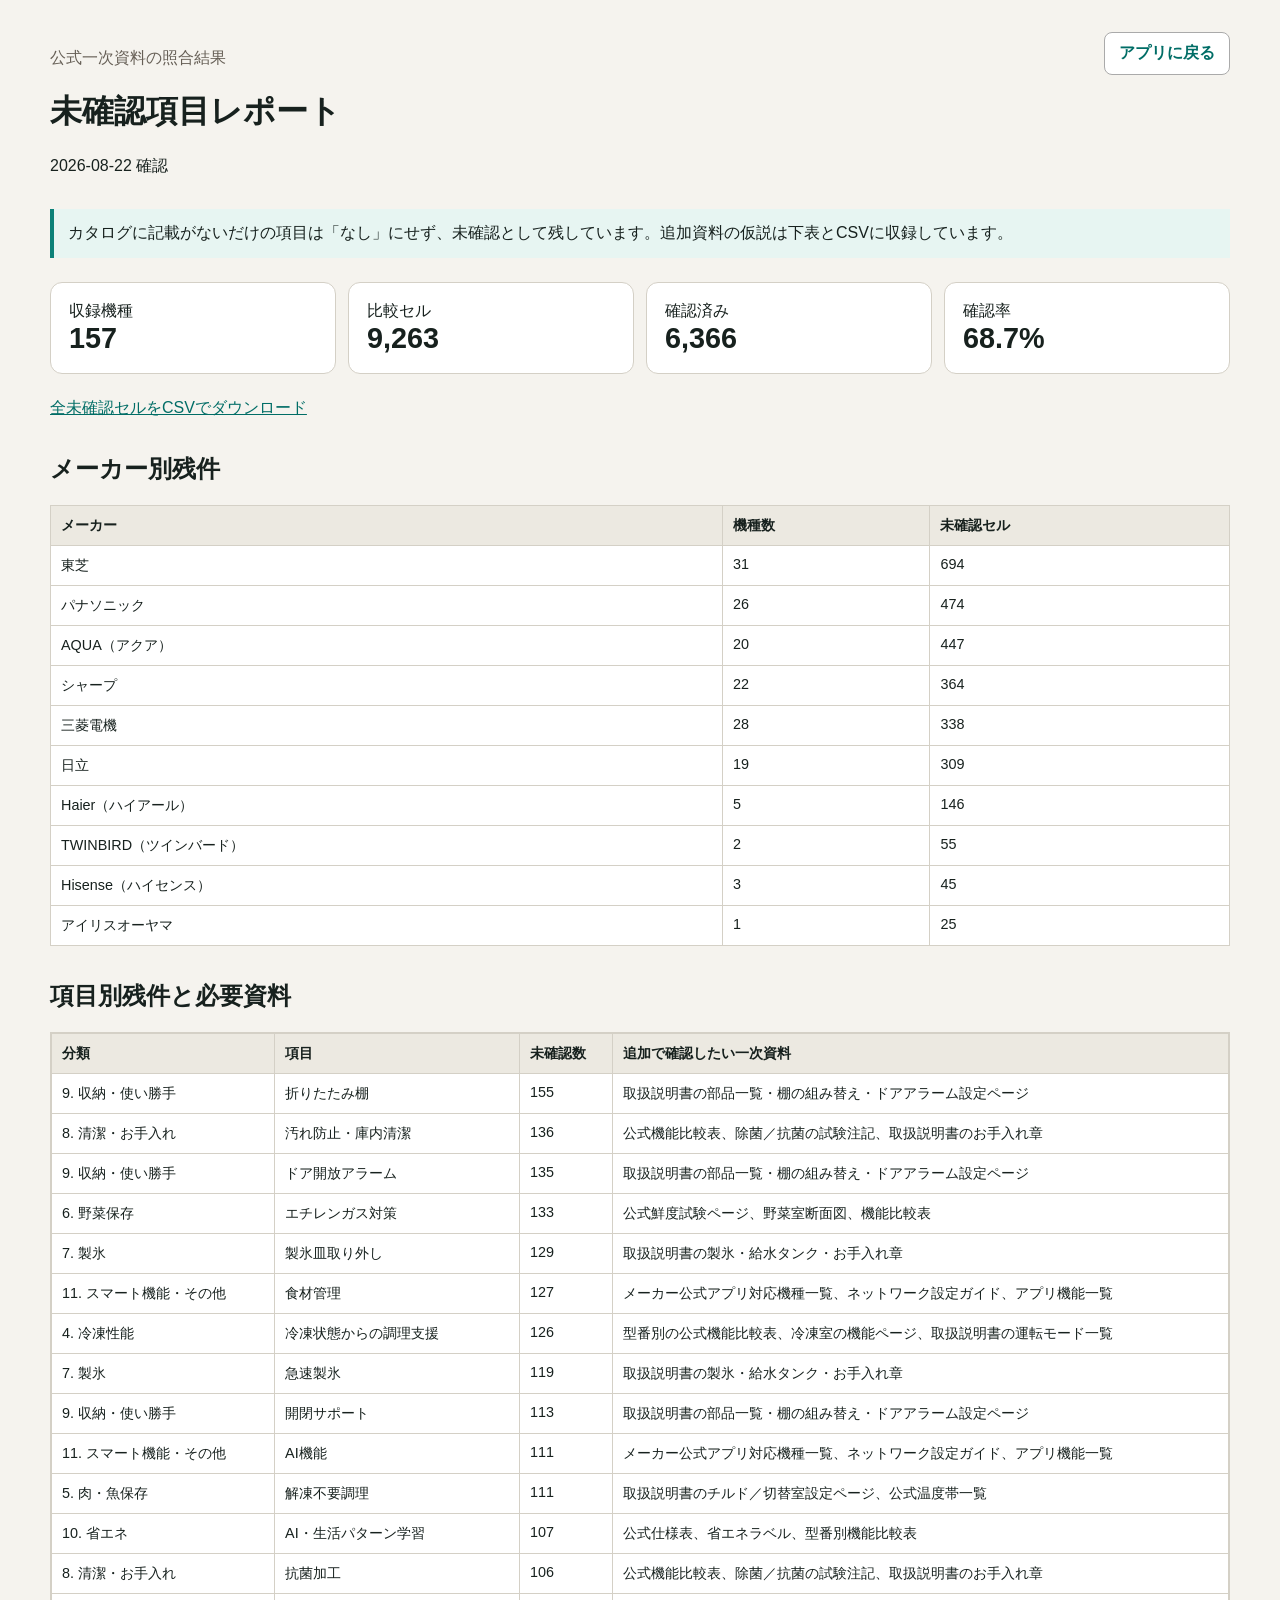
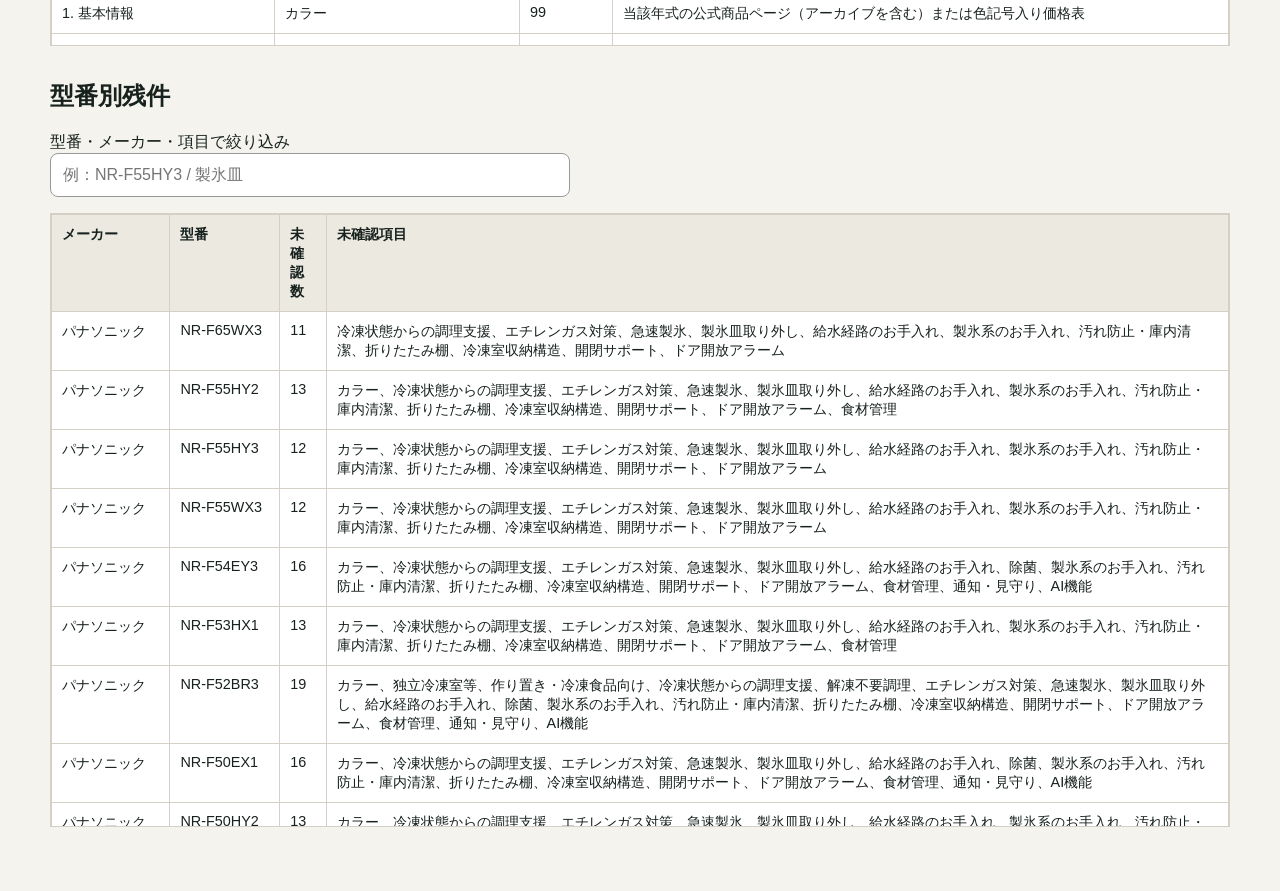
==== app/unresolved.html @ 41d231b7 "Initial release of refrigerator comparison app" ====
<!doctype html><html lang="ja"><head><meta charset="utf-8"><meta name="viewport" content="width=device-width,initial-scale=1"><title>未確認項目レポート</title><style>
:root{color-scheme:light;font-family:-apple-system,BlinkMacSystemFont,"Hiragino Sans","Yu Gothic",sans-serif;color:#17211e;background:#f5f3ee}body{margin:0}main{width:min(1180px,calc(100% - 32px));margin:0 auto;padding:32px 0 64px}a{color:#006d66}header{display:flex;gap:16px;align-items:flex-start;justify-content:space-between;flex-wrap:wrap}.back{display:inline-flex;padding:10px 14px;border:1px solid #aaa;border-radius:8px;background:white;text-decoration:none;font-weight:700}.summary{display:grid;grid-template-columns:repeat(4,minmax(0,1fr));gap:12px;margin:24px 0}.metric{padding:18px;border:1px solid #d4d0c6;border-radius:12px;background:#fff}.metric b{display:block;font-size:1.8rem}.note{padding:14px;border-left:4px solid #0b8178;background:#e7f5f2}section{margin-top:34px}table{width:100%;border-collapse:collapse;background:#fff;font-size:.9rem}th,td{padding:10px;border:1px solid #d4d0c6;text-align:left;vertical-align:top}th{background:#ece9e1;position:sticky;top:0}input{width:min(520px,100%);box-sizing:border-box;padding:12px;border:1px solid #999;border-radius:8px;font:inherit}.table-wrap{overflow:auto;max-height:68vh;border:1px solid #d4d0c6}.muted{color:#665f56}@media(max-width:700px){.summary{grid-template-columns:1fr 1fr}main{width:min(100% - 20px,1180px)}th,td{min-width:130px}.metric b{font-size:1.35rem}}
</style></head><body><main><header><div><p class="muted">公式一次資料の照合結果</p><h1>未確認項目レポート</h1><p>2026-08-22 確認</p></div><a class="back" href="index.html#compare">アプリに戻る</a></header><p class="note">カタログに記載がないだけの項目は「なし」にせず、未確認として残しています。追加資料の仮説は下表とCSVに収録しています。</p><div class="summary"><div class="metric"><span>収録機種</span><b>157</b></div><div class="metric"><span>比較セル</span><b>9,263</b></div><div class="metric"><span>確認済み</span><b>6,366</b></div><div class="metric"><span>確認率</span><b>68.7%</b></div></div><p><a href="unresolved-fields.csv" download>全未確認セルをCSVでダウンロード</a></p><section><h2>メーカー別残件</h2><table><thead><tr><th>メーカー</th><th>機種数</th><th>未確認セル</th></tr></thead><tbody><tr><td>東芝</td><td>31</td><td>694</td></tr><tr><td>パナソニック</td><td>26</td><td>474</td></tr><tr><td>AQUA（アクア）</td><td>20</td><td>447</td></tr><tr><td>シャープ</td><td>22</td><td>364</td></tr><tr><td>三菱電機</td><td>28</td><td>338</td></tr><tr><td>日立</td><td>19</td><td>309</td></tr><tr><td>Haier（ハイアール）</td><td>5</td><td>146</td></tr><tr><td>TWINBIRD（ツインバード）</td><td>2</td><td>55</td></tr><tr><td>Hisense（ハイセンス）</td><td>3</td><td>45</td></tr><tr><td>アイリスオーヤマ</td><td>1</td><td>25</td></tr></tbody></table></section><section><h2>項目別残件と必要資料</h2><div class="table-wrap"><table><thead><tr><th>分類</th><th>項目</th><th>未確認数</th><th>追加で確認したい一次資料</th></tr></thead><tbody><tr><td>9. 収納・使い勝手</td><td>折りたたみ棚</td><td>155</td><td>取扱説明書の部品一覧・棚の組み替え・ドアアラーム設定ページ</td></tr><tr><td>8. 清潔・お手入れ</td><td>汚れ防止・庫内清潔</td><td>136</td><td>公式機能比較表、除菌／抗菌の試験注記、取扱説明書のお手入れ章</td></tr><tr><td>9. 収納・使い勝手</td><td>ドア開放アラーム</td><td>135</td><td>取扱説明書の部品一覧・棚の組み替え・ドアアラーム設定ページ</td></tr><tr><td>6. 野菜保存</td><td>エチレンガス対策</td><td>133</td><td>公式鮮度試験ページ、野菜室断面図、機能比較表</td></tr><tr><td>7. 製氷</td><td>製氷皿取り外し</td><td>129</td><td>取扱説明書の製氷・給水タンク・お手入れ章</td></tr><tr><td>11. スマート機能・その他</td><td>食材管理</td><td>127</td><td>メーカー公式アプリ対応機種一覧、ネットワーク設定ガイド、アプリ機能一覧</td></tr><tr><td>4. 冷凍性能</td><td>冷凍状態からの調理支援</td><td>126</td><td>型番別の公式機能比較表、冷凍室の機能ページ、取扱説明書の運転モード一覧</td></tr><tr><td>7. 製氷</td><td>急速製氷</td><td>119</td><td>取扱説明書の製氷・給水タンク・お手入れ章</td></tr><tr><td>9. 収納・使い勝手</td><td>開閉サポート</td><td>113</td><td>取扱説明書の部品一覧・棚の組み替え・ドアアラーム設定ページ</td></tr><tr><td>11. スマート機能・その他</td><td>AI機能</td><td>111</td><td>メーカー公式アプリ対応機種一覧、ネットワーク設定ガイド、アプリ機能一覧</td></tr><tr><td>5. 肉・魚保存</td><td>解凍不要調理</td><td>111</td><td>取扱説明書のチルド／切替室設定ページ、公式温度帯一覧</td></tr><tr><td>10. 省エネ</td><td>AI・生活パターン学習</td><td>107</td><td>公式仕様表、省エネラベル、型番別機能比較表</td></tr><tr><td>8. 清潔・お手入れ</td><td>抗菌加工</td><td>106</td><td>公式機能比較表、除菌／抗菌の試験注記、取扱説明書のお手入れ章</td></tr><tr><td>1. 基本情報</td><td>カラー</td><td>99</td><td>当該年式の公式商品ページ（アーカイブを含む）または色記号入り価格表</td></tr><tr><td>8. 清潔・お手入れ</td><td>製氷系のお手入れ</td><td>93</td><td>公式機能比較表、除菌／抗菌の試験注記、取扱説明書のお手入れ章</td></tr><tr><td>10. 省エネ</td><td>センサー省エネ</td><td>92</td><td>公式仕様表、省エネラベル、型番別機能比較表</td></tr><tr><td>7. 製氷</td><td>給水経路のお手入れ</td><td>92</td><td>取扱説明書の製氷・給水タンク・お手入れ章</td></tr><tr><td>5. 肉・魚保存</td><td>保存温度帯</td><td>90</td><td>取扱説明書のチルド／切替室設定ページ、公式温度帯一覧</td></tr><tr><td>11. スマート機能・その他</td><td>通知・見守り</td><td>89</td><td>メーカー公式アプリ対応機種一覧、ネットワーク設定ガイド、アプリ機能一覧</td></tr><tr><td>8. 清潔・お手入れ</td><td>除菌</td><td>79</td><td>公式機能比較表、除菌／抗菌の試験注記、取扱説明書のお手入れ章</td></tr><tr><td>4. 冷凍性能</td><td>作り置き・冷凍食品向け</td><td>76</td><td>型番別の公式機能比較表、冷凍室の機能ページ、取扱説明書の運転モード一覧</td></tr><tr><td>2. サイズ・容量</td><td>独立冷凍室等</td><td>66</td><td>公式仕様表、銘板画像、取扱説明書末尾の仕様欄</td></tr><tr><td>4. 冷凍性能</td><td>霜つき・乾燥抑制</td><td>57</td><td>型番別の公式機能比較表、冷凍室の機能ページ、取扱説明書の運転モード一覧</td></tr><tr><td>9. 収納・使い勝手</td><td>冷凍室収納構造</td><td>57</td><td>取扱説明書の部品一覧・棚の組み替え・ドアアラーム設定ページ</td></tr><tr><td>10. 省エネ</td><td>省エネ基準達成率</td><td>54</td><td>公式仕様表、省エネラベル、型番別機能比較表</td></tr><tr><td>4. 冷凍性能</td><td>高品質冷凍</td><td>50</td><td>型番別の公式機能比較表、冷凍室の機能ページ、取扱説明書の運転モード一覧</td></tr><tr><td>2. サイズ・容量</td><td>製氷室容量</td><td>45</td><td>公式仕様表、銘板画像、取扱説明書末尾の仕様欄</td></tr><tr><td>9. 収納・使い勝手</td><td>棚の可変性</td><td>42</td><td>取扱説明書の部品一覧・棚の組み替え・ドアアラーム設定ページ</td></tr><tr><td>6. 野菜保存</td><td>湿度・乾燥対策</td><td>40</td><td>公式鮮度試験ページ、野菜室断面図、機能比較表</td></tr><tr><td>11. スマート機能・その他</td><td>Wi-Fi</td><td>22</td><td>メーカー公式アプリ対応機種一覧、ネットワーク設定ガイド、アプリ機能一覧</td></tr><tr><td>11. スマート機能・その他</td><td>スマートフォン・アプリ連携</td><td>22</td><td>メーカー公式アプリ対応機種一覧、ネットワーク設定ガイド、アプリ機能一覧</td></tr><tr><td>10. 省エネ</td><td>省エネ運転</td><td>20</td><td>公式仕様表、省エネラベル、型番別機能比較表</td></tr><tr><td>8. 清潔・お手入れ</td><td>脱臭</td><td>19</td><td>公式機能比較表、除菌／抗菌の試験注記、取扱説明書のお手入れ章</td></tr><tr><td>6. 野菜保存</td><td>野菜鮮度保持</td><td>19</td><td>公式鮮度試験ページ、野菜室断面図、機能比較表</td></tr><tr><td>1. 基本情報</td><td>ドア数</td><td>17</td><td>当該年式の公式商品ページ（アーカイブを含む）または色記号入り価格表</td></tr><tr><td>1. 基本情報</td><td>ドア方式</td><td>17</td><td>当該年式の公式商品ページ（アーカイブを含む）または色記号入り価格表</td></tr><tr><td>4. 冷凍性能</td><td>急速冷凍</td><td>17</td><td>型番別の公式機能比較表、冷凍室の機能ページ、取扱説明書の運転モード一覧</td></tr><tr><td>4. 冷凍性能</td><td>冷凍室段数・構造</td><td>8</td><td>型番別の公式機能比較表、冷凍室の機能ページ、取扱説明書の運転モード一覧</td></tr><tr><td>7. 製氷</td><td>自動製氷</td><td>2</td><td>取扱説明書の製氷・給水タンク・お手入れ章</td></tr><tr><td>5. 肉・魚保存</td><td>肉・魚保存方式</td><td>2</td><td>取扱説明書のチルド／切替室設定ページ、公式温度帯一覧</td></tr><tr><td>6. 野菜保存</td><td>密閉・収納構造</td><td>2</td><td>公式鮮度試験ページ、野菜室断面図、機能比較表</td></tr><tr><td>5. 肉・魚保存</td><td>高鮮度保存機能</td><td>1</td><td>取扱説明書のチルド／切替室設定ページ、公式温度帯一覧</td></tr></tbody></table></div></section><section><h2>型番別残件</h2><p><label>型番・メーカー・項目で絞り込み<br><input id="search" type="search" placeholder="例：NR-F55HY3 / 製氷皿"></label></p><div class="table-wrap"><table><thead><tr><th>メーカー</th><th>型番</th><th>未確認数</th><th>未確認項目</th></tr></thead><tbody id="rows"><tr data-search="パナソニック nr-f65wx3 冷凍状態からの調理支援 エチレンガス対策 急速製氷 製氷皿取り外し 給水経路のお手入れ 製氷系のお手入れ 汚れ防止・庫内清潔 折りたたみ棚 冷凍室収納構造 開閉サポート ドア開放アラーム"><td>パナソニック</td><td>NR-F65WX3</td><td>11</td><td>冷凍状態からの調理支援、エチレンガス対策、急速製氷、製氷皿取り外し、給水経路のお手入れ、製氷系のお手入れ、汚れ防止・庫内清潔、折りたたみ棚、冷凍室収納構造、開閉サポート、ドア開放アラーム</td></tr><tr data-search="パナソニック nr-f55hy2 カラー 冷凍状態からの調理支援 エチレンガス対策 急速製氷 製氷皿取り外し 給水経路のお手入れ 製氷系のお手入れ 汚れ防止・庫内清潔 折りたたみ棚 冷凍室収納構造 開閉サポート ドア開放アラーム 食材管理"><td>パナソニック</td><td>NR-F55HY2</td><td>13</td><td>カラー、冷凍状態からの調理支援、エチレンガス対策、急速製氷、製氷皿取り外し、給水経路のお手入れ、製氷系のお手入れ、汚れ防止・庫内清潔、折りたたみ棚、冷凍室収納構造、開閉サポート、ドア開放アラーム、食材管理</td></tr><tr data-search="パナソニック nr-f55hy3 カラー 冷凍状態からの調理支援 エチレンガス対策 急速製氷 製氷皿取り外し 給水経路のお手入れ 製氷系のお手入れ 汚れ防止・庫内清潔 折りたたみ棚 冷凍室収納構造 開閉サポート ドア開放アラーム"><td>パナソニック</td><td>NR-F55HY3</td><td>12</td><td>カラー、冷凍状態からの調理支援、エチレンガス対策、急速製氷、製氷皿取り外し、給水経路のお手入れ、製氷系のお手入れ、汚れ防止・庫内清潔、折りたたみ棚、冷凍室収納構造、開閉サポート、ドア開放アラーム</td></tr><tr data-search="パナソニック nr-f55wx3 カラー 冷凍状態からの調理支援 エチレンガス対策 急速製氷 製氷皿取り外し 給水経路のお手入れ 製氷系のお手入れ 汚れ防止・庫内清潔 折りたたみ棚 冷凍室収納構造 開閉サポート ドア開放アラーム"><td>パナソニック</td><td>NR-F55WX3</td><td>12</td><td>カラー、冷凍状態からの調理支援、エチレンガス対策、急速製氷、製氷皿取り外し、給水経路のお手入れ、製氷系のお手入れ、汚れ防止・庫内清潔、折りたたみ棚、冷凍室収納構造、開閉サポート、ドア開放アラーム</td></tr><tr data-search="パナソニック nr-f54ey3 カラー 冷凍状態からの調理支援 エチレンガス対策 急速製氷 製氷皿取り外し 給水経路のお手入れ 除菌 製氷系のお手入れ 汚れ防止・庫内清潔 折りたたみ棚 冷凍室収納構造 開閉サポート ドア開放アラーム 食材管理 通知・見守り ai機能"><td>パナソニック</td><td>NR-F54EY3</td><td>16</td><td>カラー、冷凍状態からの調理支援、エチレンガス対策、急速製氷、製氷皿取り外し、給水経路のお手入れ、除菌、製氷系のお手入れ、汚れ防止・庫内清潔、折りたたみ棚、冷凍室収納構造、開閉サポート、ドア開放アラーム、食材管理、通知・見守り、AI機能</td></tr><tr data-search="パナソニック nr-f53hx1 カラー 冷凍状態からの調理支援 エチレンガス対策 急速製氷 製氷皿取り外し 給水経路のお手入れ 製氷系のお手入れ 汚れ防止・庫内清潔 折りたたみ棚 冷凍室収納構造 開閉サポート ドア開放アラーム 食材管理"><td>パナソニック</td><td>NR-F53HX1</td><td>13</td><td>カラー、冷凍状態からの調理支援、エチレンガス対策、急速製氷、製氷皿取り外し、給水経路のお手入れ、製氷系のお手入れ、汚れ防止・庫内清潔、折りたたみ棚、冷凍室収納構造、開閉サポート、ドア開放アラーム、食材管理</td></tr><tr data-search="パナソニック nr-f52br3 カラー 独立冷凍室等 作り置き・冷凍食品向け 冷凍状態からの調理支援 解凍不要調理 エチレンガス対策 急速製氷 製氷皿取り外し 給水経路のお手入れ 除菌 製氷系のお手入れ 汚れ防止・庫内清潔 折りたたみ棚 冷凍室収納構造 開閉サポート ドア開放アラーム 食材管理 通知・見守り ai機能"><td>パナソニック</td><td>NR-F52BR3</td><td>19</td><td>カラー、独立冷凍室等、作り置き・冷凍食品向け、冷凍状態からの調理支援、解凍不要調理、エチレンガス対策、急速製氷、製氷皿取り外し、給水経路のお手入れ、除菌、製氷系のお手入れ、汚れ防止・庫内清潔、折りたたみ棚、冷凍室収納構造、開閉サポート、ドア開放アラーム、食材管理、通知・見守り、AI機能</td></tr><tr data-search="パナソニック nr-f50ex1 カラー 冷凍状態からの調理支援 エチレンガス対策 急速製氷 製氷皿取り外し 給水経路のお手入れ 除菌 製氷系のお手入れ 汚れ防止・庫内清潔 折りたたみ棚 冷凍室収納構造 開閉サポート ドア開放アラーム 食材管理 通知・見守り ai機能"><td>パナソニック</td><td>NR-F50EX1</td><td>16</td><td>カラー、冷凍状態からの調理支援、エチレンガス対策、急速製氷、製氷皿取り外し、給水経路のお手入れ、除菌、製氷系のお手入れ、汚れ防止・庫内清潔、折りたたみ棚、冷凍室収納構造、開閉サポート、ドア開放アラーム、食材管理、通知・見守り、AI機能</td></tr><tr data-search="パナソニック nr-f50hy2 カラー 冷凍状態からの調理支援 エチレンガス対策 急速製氷 製氷皿取り外し 給水経路のお手入れ 製氷系のお手入れ 汚れ防止・庫内清潔 折りたたみ棚 冷凍室収納構造 開閉サポート ドア開放アラーム 食材管理"><td>パナソニック</td><td>NR-F50HY2</td><td>13</td><td>カラー、冷凍状態からの調理支援、エチレンガス対策、急速製氷、製氷皿取り外し、給水経路のお手入れ、製氷系のお手入れ、汚れ防止・庫内清潔、折りたたみ棚、冷凍室収納構造、開閉サポート、ドア開放アラーム、食材管理</td></tr><tr data-search="パナソニック nr-f50hy3 カラー 冷凍状態からの調理支援 エチレンガス対策 急速製氷 製氷皿取り外し 給水経路のお手入れ 製氷系のお手入れ 汚れ防止・庫内清潔 折りたたみ棚 冷凍室収納構造 開閉サポート ドア開放アラーム"><td>パナソニック</td><td>NR-F50HY3</td><td>12</td><td>カラー、冷凍状態からの調理支援、エチレンガス対策、急速製氷、製氷皿取り外し、給水経路のお手入れ、製氷系のお手入れ、汚れ防止・庫内清潔、折りたたみ棚、冷凍室収納構造、開閉サポート、ドア開放アラーム</td></tr><tr data-search="パナソニック nr-f49ey2 カラー 冷凍状態からの調理支援 エチレンガス対策 急速製氷 製氷皿取り外し 給水経路のお手入れ 除菌 製氷系のお手入れ 汚れ防止・庫内清潔 折りたたみ棚 冷凍室収納構造 開閉サポート ドア開放アラーム 食材管理 通知・見守り ai機能"><td>パナソニック</td><td>NR-F49EY2</td><td>16</td><td>カラー、冷凍状態からの調理支援、エチレンガス対策、急速製氷、製氷皿取り外し、給水経路のお手入れ、除菌、製氷系のお手入れ、汚れ防止・庫内清潔、折りたたみ棚、冷凍室収納構造、開閉サポート、ドア開放アラーム、食材管理、通知・見守り、AI機能</td></tr><tr data-search="パナソニック nr-f49ey3 カラー 冷凍状態からの調理支援 エチレンガス対策 急速製氷 製氷皿取り外し 給水経路のお手入れ 除菌 製氷系のお手入れ 汚れ防止・庫内清潔 折りたたみ棚 冷凍室収納構造 開閉サポート ドア開放アラーム 食材管理 通知・見守り ai機能"><td>パナソニック</td><td>NR-F49EY3</td><td>16</td><td>カラー、冷凍状態からの調理支援、エチレンガス対策、急速製氷、製氷皿取り外し、給水経路のお手入れ、除菌、製氷系のお手入れ、汚れ防止・庫内清潔、折りたたみ棚、冷凍室収納構造、開閉サポート、ドア開放アラーム、食材管理、通知・見守り、AI機能</td></tr><tr data-search="パナソニック nr-e47br3 カラー 独立冷凍室等 作り置き・冷凍食品向け 冷凍状態からの調理支援 解凍不要調理 エチレンガス対策 急速製氷 製氷皿取り外し 給水経路のお手入れ 除菌 製氷系のお手入れ 汚れ防止・庫内清潔 折りたたみ棚 冷凍室収納構造 開閉サポート ドア開放アラーム 食材管理 通知・見守り ai機能"><td>パナソニック</td><td>NR-E47BR3</td><td>19</td><td>カラー、独立冷凍室等、作り置き・冷凍食品向け、冷凍状態からの調理支援、解凍不要調理、エチレンガス対策、急速製氷、製氷皿取り外し、給水経路のお手入れ、除菌、製氷系のお手入れ、汚れ防止・庫内清潔、折りたたみ棚、冷凍室収納構造、開閉サポート、ドア開放アラーム、食材管理、通知・見守り、AI機能</td></tr><tr data-search="パナソニック nr-fvf45s2 カラー 独立冷凍室等 急速冷凍 高品質冷凍 作り置き・冷凍食品向け 冷凍状態からの調理支援 冷凍室段数・構造 保存温度帯 解凍不要調理 湿度・乾燥対策 エチレンガス対策 急速製氷 製氷皿取り外し 給水経路のお手入れ 除菌 製氷系のお手入れ 汚れ防止・庫内清潔 折りたたみ棚 冷凍室収納構造 開閉サポート ドア開放アラーム 食材管理 通知・見守り ai機能"><td>パナソニック</td><td>NR-FVF45S2</td><td>24</td><td>カラー、独立冷凍室等、急速冷凍、高品質冷凍、作り置き・冷凍食品向け、冷凍状態からの調理支援、冷凍室段数・構造、保存温度帯、解凍不要調理、湿度・乾燥対策、エチレンガス対策、急速製氷、製氷皿取り外し、給水経路のお手入れ、除菌、製氷系のお手入れ、汚れ防止・庫内清潔、折りたたみ棚、冷凍室収納構造、開閉サポート、ドア開放アラーム、食材管理、通知・見守り、AI機能</td></tr><tr data-search="パナソニック nr-fvf45s3 カラー 独立冷凍室等 急速冷凍 高品質冷凍 作り置き・冷凍食品向け 冷凍状態からの調理支援 冷凍室段数・構造 保存温度帯 解凍不要調理 湿度・乾燥対策 エチレンガス対策 急速製氷 製氷皿取り外し 給水経路のお手入れ 除菌 製氷系のお手入れ 汚れ防止・庫内清潔 折りたたみ棚 冷凍室収納構造 開閉サポート ドア開放アラーム 食材管理 通知・見守り ai機能"><td>パナソニック</td><td>NR-FVF45S3</td><td>24</td><td>カラー、独立冷凍室等、急速冷凍、高品質冷凍、作り置き・冷凍食品向け、冷凍状態からの調理支援、冷凍室段数・構造、保存温度帯、解凍不要調理、湿度・乾燥対策、エチレンガス対策、急速製氷、製氷皿取り外し、給水経路のお手入れ、除菌、製氷系のお手入れ、汚れ防止・庫内清潔、折りたたみ棚、冷凍室収納構造、開閉サポート、ドア開放アラーム、食材管理、通知・見守り、AI機能</td></tr><tr data-search="パナソニック nr-e45px1 カラー 急速冷凍 高品質冷凍 作り置き・冷凍食品向け 冷凍状態からの調理支援 冷凍室段数・構造 肉・魚保存方式 保存温度帯 解凍不要調理 湿度・乾燥対策 エチレンガス対策 密閉・収納構造 急速製氷 製氷皿取り外し 給水経路のお手入れ 脱臭 除菌 抗菌加工 製氷系のお手入れ 汚れ防止・庫内清潔 折りたたみ棚 冷凍室収納構造 開閉サポート ドア開放アラーム wi-fi スマートフォン・アプリ連携 食材管理 通知・見守り ai機能"><td>パナソニック</td><td>NR-E45PX1</td><td>29</td><td>カラー、急速冷凍、高品質冷凍、作り置き・冷凍食品向け、冷凍状態からの調理支援、冷凍室段数・構造、肉・魚保存方式、保存温度帯、解凍不要調理、湿度・乾燥対策、エチレンガス対策、密閉・収納構造、急速製氷、製氷皿取り外し、給水経路のお手入れ、脱臭、除菌、抗菌加工、製氷系のお手入れ、汚れ防止・庫内清潔、折りたたみ棚、冷凍室収納構造、開閉サポート、ドア開放アラーム、Wi-Fi、スマートフォン・アプリ連携、食材管理、通知・見守り、AI機能</td></tr><tr data-search="パナソニック nr-e45ry2 カラー 作り置き・冷凍食品向け 冷凍状態からの調理支援 解凍不要調理 エチレンガス対策 急速製氷 製氷皿取り外し 給水経路のお手入れ 除菌 製氷系のお手入れ 汚れ防止・庫内清潔 折りたたみ棚 冷凍室収納構造 開閉サポート ドア開放アラーム 食材管理 通知・見守り ai機能"><td>パナソニック</td><td>NR-E45RY2</td><td>18</td><td>カラー、作り置き・冷凍食品向け、冷凍状態からの調理支援、解凍不要調理、エチレンガス対策、急速製氷、製氷皿取り外し、給水経路のお手入れ、除菌、製氷系のお手入れ、汚れ防止・庫内清潔、折りたたみ棚、冷凍室収納構造、開閉サポート、ドア開放アラーム、食材管理、通知・見守り、AI機能</td></tr><tr data-search="パナソニック nr-e45ry3 カラー 作り置き・冷凍食品向け 冷凍状態からの調理支援 解凍不要調理 エチレンガス対策 急速製氷 製氷皿取り外し 給水経路のお手入れ 除菌 製氷系のお手入れ 汚れ防止・庫内清潔 折りたたみ棚 冷凍室収納構造 開閉サポート ドア開放アラーム 食材管理 通知・見守り ai機能"><td>パナソニック</td><td>NR-E45RY3</td><td>18</td><td>カラー、作り置き・冷凍食品向け、冷凍状態からの調理支援、解凍不要調理、エチレンガス対策、急速製氷、製氷皿取り外し、給水経路のお手入れ、除菌、製氷系のお手入れ、汚れ防止・庫内清潔、折りたたみ棚、冷凍室収納構造、開閉サポート、ドア開放アラーム、食材管理、通知・見守り、AI機能</td></tr><tr data-search="パナソニック nr-f45hy2 カラー 冷凍状態からの調理支援 エチレンガス対策 急速製氷 製氷皿取り外し 給水経路のお手入れ 製氷系のお手入れ 汚れ防止・庫内清潔 折りたたみ棚 冷凍室収納構造 開閉サポート ドア開放アラーム 食材管理"><td>パナソニック</td><td>NR-F45HY2</td><td>13</td><td>カラー、冷凍状態からの調理支援、エチレンガス対策、急速製氷、製氷皿取り外し、給水経路のお手入れ、製氷系のお手入れ、汚れ防止・庫内清潔、折りたたみ棚、冷凍室収納構造、開閉サポート、ドア開放アラーム、食材管理</td></tr><tr data-search="パナソニック nr-f45hy3 カラー 冷凍状態からの調理支援 エチレンガス対策 急速製氷 製氷皿取り外し 給水経路のお手入れ 製氷系のお手入れ 汚れ防止・庫内清潔 折りたたみ棚 冷凍室収納構造 開閉サポート ドア開放アラーム"><td>パナソニック</td><td>NR-F45HY3</td><td>12</td><td>カラー、冷凍状態からの調理支援、エチレンガス対策、急速製氷、製氷皿取り外し、給水経路のお手入れ、製氷系のお手入れ、汚れ防止・庫内清潔、折りたたみ棚、冷凍室収納構造、開閉サポート、ドア開放アラーム</td></tr><tr data-search="パナソニック nr-e41ry3 カラー 作り置き・冷凍食品向け 冷凍状態からの調理支援 解凍不要調理 エチレンガス対策 急速製氷 製氷皿取り外し 給水経路のお手入れ 除菌 製氷系のお手入れ 汚れ防止・庫内清潔 折りたたみ棚 冷凍室収納構造 開閉サポート ドア開放アラーム 食材管理 通知・見守り ai機能"><td>パナソニック</td><td>NR-E41RY3</td><td>18</td><td>カラー、作り置き・冷凍食品向け、冷凍状態からの調理支援、解凍不要調理、エチレンガス対策、急速製氷、製氷皿取り外し、給水経路のお手入れ、除菌、製氷系のお手入れ、汚れ防止・庫内清潔、折りたたみ棚、冷凍室収納構造、開閉サポート、ドア開放アラーム、食材管理、通知・見守り、AI機能</td></tr><tr data-search="パナソニック nr-c374gc カラー 独立冷凍室等 製氷室容量 急速冷凍 高品質冷凍 作り置き・冷凍食品向け 冷凍状態からの調理支援 冷凍室段数・構造 保存温度帯 解凍不要調理 湿度・乾燥対策 エチレンガス対策 急速製氷 製氷皿取り外し 給水経路のお手入れ 除菌 抗菌加工 製氷系のお手入れ 汚れ防止・庫内清潔 棚の可変性 折りたたみ棚 冷凍室収納構造 開閉サポート ドア開放アラーム センサー省エネ 食材管理 通知・見守り ai機能"><td>パナソニック</td><td>NR-C374GC</td><td>28</td><td>カラー、独立冷凍室等、製氷室容量、急速冷凍、高品質冷凍、作り置き・冷凍食品向け、冷凍状態からの調理支援、冷凍室段数・構造、保存温度帯、解凍不要調理、湿度・乾燥対策、エチレンガス対策、急速製氷、製氷皿取り外し、給水経路のお手入れ、除菌、抗菌加工、製氷系のお手入れ、汚れ防止・庫内清潔、棚の可変性、折りたたみ棚、冷凍室収納構造、開閉サポート、ドア開放アラーム、センサー省エネ、食材管理、通知・見守り、AI機能</td></tr><tr data-search="パナソニック nr-c37es1 独立冷凍室等 製氷室容量 急速冷凍 高品質冷凍 作り置き・冷凍食品向け 冷凍状態からの調理支援 冷凍室段数・構造 エチレンガス対策 急速製氷 製氷皿取り外し 給水経路のお手入れ 脱臭 除菌 抗菌加工 製氷系のお手入れ 汚れ防止・庫内清潔 折りたたみ棚 冷凍室収納構造 開閉サポート ドア開放アラーム センサー省エネ 食材管理 通知・見守り ai機能"><td>パナソニック</td><td>NR-C37ES1</td><td>24</td><td>独立冷凍室等、製氷室容量、急速冷凍、高品質冷凍、作り置き・冷凍食品向け、冷凍状態からの調理支援、冷凍室段数・構造、エチレンガス対策、急速製氷、製氷皿取り外し、給水経路のお手入れ、脱臭、除菌、抗菌加工、製氷系のお手入れ、汚れ防止・庫内清潔、折りたたみ棚、冷凍室収納構造、開閉サポート、ドア開放アラーム、センサー省エネ、食材管理、通知・見守り、AI機能</td></tr><tr data-search="パナソニック nr-c37es2 独立冷凍室等 製氷室容量 急速冷凍 高品質冷凍 作り置き・冷凍食品向け 冷凍状態からの調理支援 冷凍室段数・構造 エチレンガス対策 急速製氷 製氷皿取り外し 給水経路のお手入れ 脱臭 除菌 抗菌加工 製氷系のお手入れ 汚れ防止・庫内清潔 折りたたみ棚 冷凍室収納構造 開閉サポート ドア開放アラーム センサー省エネ 食材管理 通知・見守り ai機能"><td>パナソニック</td><td>NR-C37ES2</td><td>24</td><td>独立冷凍室等、製氷室容量、急速冷凍、高品質冷凍、作り置き・冷凍食品向け、冷凍状態からの調理支援、冷凍室段数・構造、エチレンガス対策、急速製氷、製氷皿取り外し、給水経路のお手入れ、脱臭、除菌、抗菌加工、製氷系のお手入れ、汚れ防止・庫内清潔、折りたたみ棚、冷凍室収納構造、開閉サポート、ドア開放アラーム、センサー省エネ、食材管理、通知・見守り、AI機能</td></tr><tr data-search="パナソニック nr-c37ws2 / ws2l 独立冷凍室等 製氷室容量 急速冷凍 高品質冷凍 作り置き・冷凍食品向け 冷凍状態からの調理支援 冷凍室段数・構造 エチレンガス対策 急速製氷 製氷皿取り外し 給水経路のお手入れ 脱臭 抗菌加工 製氷系のお手入れ 汚れ防止・庫内清潔 折りたたみ棚 冷凍室収納構造 開閉サポート ドア開放アラーム センサー省エネ 食材管理 通知・見守り ai機能"><td>パナソニック</td><td>NR-C37WS2 / WS2L</td><td>23</td><td>独立冷凍室等、製氷室容量、急速冷凍、高品質冷凍、作り置き・冷凍食品向け、冷凍状態からの調理支援、冷凍室段数・構造、エチレンガス対策、急速製氷、製氷皿取り外し、給水経路のお手入れ、脱臭、抗菌加工、製氷系のお手入れ、汚れ防止・庫内清潔、折りたたみ棚、冷凍室収納構造、開閉サポート、ドア開放アラーム、センサー省エネ、食材管理、通知・見守り、AI機能</td></tr><tr data-search="パナソニック nr-b18c3 独立冷凍室等 製氷室容量 急速冷凍 高品質冷凍 作り置き・冷凍食品向け 霜つき・乾燥抑制 冷凍状態からの調理支援 肉・魚保存方式 高鮮度保存機能 保存温度帯 解凍不要調理 湿度・乾燥対策 エチレンガス対策 急速製氷 製氷皿取り外し 給水経路のお手入れ 脱臭 除菌 抗菌加工 製氷系のお手入れ 汚れ防止・庫内清潔 棚の可変性 折りたたみ棚 開閉サポート ドア開放アラーム 省エネ運転 ai・生活パターン学習 センサー省エネ 食材管理 通知・見守り ai機能"><td>パナソニック</td><td>NR-B18C3</td><td>31</td><td>独立冷凍室等、製氷室容量、急速冷凍、高品質冷凍、作り置き・冷凍食品向け、霜つき・乾燥抑制、冷凍状態からの調理支援、肉・魚保存方式、高鮮度保存機能、保存温度帯、解凍不要調理、湿度・乾燥対策、エチレンガス対策、急速製氷、製氷皿取り外し、給水経路のお手入れ、脱臭、除菌、抗菌加工、製氷系のお手入れ、汚れ防止・庫内清潔、棚の可変性、折りたたみ棚、開閉サポート、ドア開放アラーム、省エネ運転、AI・生活パターン学習、センサー省エネ、食材管理、通知・見守り、AI機能</td></tr><tr data-search="日立 r-gxcc67x カラー 独立冷凍室等 作り置き・冷凍食品向け 冷凍状態からの調理支援 解凍不要調理 湿度・乾燥対策 エチレンガス対策 密閉・収納構造 製氷皿取り外し 除菌 抗菌加工 汚れ防止・庫内清潔 折りたたみ棚 冷凍室収納構造 ai・生活パターン学習 センサー省エネ 通知・見守り"><td>日立</td><td>R-GXCC67X</td><td>17</td><td>カラー、独立冷凍室等、作り置き・冷凍食品向け、冷凍状態からの調理支援、解凍不要調理、湿度・乾燥対策、エチレンガス対策、密閉・収納構造、製氷皿取り外し、除菌、抗菌加工、汚れ防止・庫内清潔、折りたたみ棚、冷凍室収納構造、AI・生活パターン学習、センサー省エネ、通知・見守り</td></tr><tr data-search="日立 r-hzc62y 独立冷凍室等 作り置き・冷凍食品向け 冷凍状態からの調理支援 解凍不要調理 製氷皿取り外し 除菌 抗菌加工 汚れ防止・庫内清潔 折りたたみ棚 冷凍室収納構造 開閉サポート ai・生活パターン学習 食材管理 ai機能"><td>日立</td><td>R-HZC62Y</td><td>14</td><td>独立冷凍室等、作り置き・冷凍食品向け、冷凍状態からの調理支援、解凍不要調理、製氷皿取り外し、除菌、抗菌加工、汚れ防止・庫内清潔、折りたたみ棚、冷凍室収納構造、開閉サポート、AI・生活パターン学習、食材管理、AI機能</td></tr><tr data-search="日立 r-h54y カラー 高品質冷凍 作り置き・冷凍食品向け 冷凍状態からの調理支援 解凍不要調理 エチレンガス対策 製氷皿取り外し 除菌 抗菌加工 汚れ防止・庫内清潔 折りたたみ棚 冷凍室収納構造 開閉サポート ai・生活パターン学習 センサー省エネ 食材管理 通知・見守り ai機能"><td>日立</td><td>R-H54Y</td><td>18</td><td>カラー、高品質冷凍、作り置き・冷凍食品向け、冷凍状態からの調理支援、解凍不要調理、エチレンガス対策、製氷皿取り外し、除菌、抗菌加工、汚れ防止・庫内清潔、折りたたみ棚、冷凍室収納構造、開閉サポート、AI・生活パターン学習、センサー省エネ、食材管理、通知・見守り、AI機能</td></tr><tr data-search="日立 r-hwc54x カラー 作り置き・冷凍食品向け 冷凍状態からの調理支援 解凍不要調理 製氷皿取り外し 除菌 抗菌加工 汚れ防止・庫内清潔 折りたたみ棚 冷凍室収納構造 開閉サポート ai・生活パターン学習 食材管理 ai機能"><td>日立</td><td>R-HWC54X</td><td>14</td><td>カラー、作り置き・冷凍食品向け、冷凍状態からの調理支援、解凍不要調理、製氷皿取り外し、除菌、抗菌加工、汚れ防止・庫内清潔、折りたたみ棚、冷凍室収納構造、開閉サポート、AI・生活パターン学習、食材管理、AI機能</td></tr><tr data-search="日立 r-hwc54y カラー 作り置き・冷凍食品向け 冷凍状態からの調理支援 解凍不要調理 製氷皿取り外し 除菌 抗菌加工 汚れ防止・庫内清潔 折りたたみ棚 冷凍室収納構造 開閉サポート ai・生活パターン学習 食材管理 ai機能"><td>日立</td><td>R-HWC54Y</td><td>14</td><td>カラー、作り置き・冷凍食品向け、冷凍状態からの調理支援、解凍不要調理、製氷皿取り外し、除菌、抗菌加工、汚れ防止・庫内清潔、折りたたみ棚、冷凍室収納構造、開閉サポート、AI・生活パターン学習、食材管理、AI機能</td></tr><tr data-search="日立 r-hxc54x カラー 作り置き・冷凍食品向け 冷凍状態からの調理支援 解凍不要調理 製氷皿取り外し 除菌 抗菌加工 汚れ防止・庫内清潔 折りたたみ棚 冷凍室収納構造 開閉サポート ai・生活パターン学習 食材管理 ai機能"><td>日立</td><td>R-HXC54X</td><td>14</td><td>カラー、作り置き・冷凍食品向け、冷凍状態からの調理支援、解凍不要調理、製氷皿取り外し、除菌、抗菌加工、汚れ防止・庫内清潔、折りたたみ棚、冷凍室収納構造、開閉サポート、AI・生活パターン学習、食材管理、AI機能</td></tr><tr data-search="日立 r-hxcc54x カラー 作り置き・冷凍食品向け 冷凍状態からの調理支援 解凍不要調理 製氷皿取り外し 除菌 抗菌加工 汚れ防止・庫内清潔 折りたたみ棚 冷凍室収納構造 ai・生活パターン学習"><td>日立</td><td>R-HXCC54X</td><td>11</td><td>カラー、作り置き・冷凍食品向け、冷凍状態からの調理支援、解凍不要調理、製氷皿取り外し、除菌、抗菌加工、汚れ防止・庫内清潔、折りたたみ棚、冷凍室収納構造、AI・生活パターン学習</td></tr><tr data-search="日立 r-hzc54y カラー 作り置き・冷凍食品向け 冷凍状態からの調理支援 解凍不要調理 製氷皿取り外し 除菌 抗菌加工 汚れ防止・庫内清潔 折りたたみ棚 冷凍室収納構造 開閉サポート ai・生活パターン学習 食材管理 ai機能"><td>日立</td><td>R-HZC54Y</td><td>14</td><td>カラー、作り置き・冷凍食品向け、冷凍状態からの調理支援、解凍不要調理、製氷皿取り外し、除菌、抗菌加工、汚れ防止・庫内清潔、折りたたみ棚、冷凍室収納構造、開閉サポート、AI・生活パターン学習、食材管理、AI機能</td></tr><tr data-search="日立 r-vwc50x 作り置き・冷凍食品向け 霜つき・乾燥抑制 冷凍状態からの調理支援 解凍不要調理 湿度・乾燥対策 除菌 抗菌加工 汚れ防止・庫内清潔 折りたたみ棚 冷凍室収納構造 開閉サポート ai・生活パターン学習 センサー省エネ 食材管理 ai機能"><td>日立</td><td>R-VWC50X</td><td>15</td><td>作り置き・冷凍食品向け、霜つき・乾燥抑制、冷凍状態からの調理支援、解凍不要調理、湿度・乾燥対策、除菌、抗菌加工、汚れ防止・庫内清潔、折りたたみ棚、冷凍室収納構造、開閉サポート、AI・生活パターン学習、センサー省エネ、食材管理、AI機能</td></tr><tr data-search="日立 r-h49x カラー 高品質冷凍 作り置き・冷凍食品向け 冷凍状態からの調理支援 解凍不要調理 エチレンガス対策 製氷皿取り外し 除菌 抗菌加工 汚れ防止・庫内清潔 折りたたみ棚 冷凍室収納構造 開閉サポート ai・生活パターン学習 センサー省エネ 食材管理 通知・見守り ai機能"><td>日立</td><td>R-H49X</td><td>18</td><td>カラー、高品質冷凍、作り置き・冷凍食品向け、冷凍状態からの調理支援、解凍不要調理、エチレンガス対策、製氷皿取り外し、除菌、抗菌加工、汚れ防止・庫内清潔、折りたたみ棚、冷凍室収納構造、開閉サポート、AI・生活パターン学習、センサー省エネ、食材管理、通知・見守り、AI機能</td></tr><tr data-search="日立 r-h49y カラー 高品質冷凍 作り置き・冷凍食品向け 冷凍状態からの調理支援 解凍不要調理 エチレンガス対策 製氷皿取り外し 除菌 抗菌加工 汚れ防止・庫内清潔 折りたたみ棚 冷凍室収納構造 開閉サポート ai・生活パターン学習 センサー省エネ 食材管理 通知・見守り ai機能"><td>日立</td><td>R-H49Y</td><td>18</td><td>カラー、高品質冷凍、作り置き・冷凍食品向け、冷凍状態からの調理支援、解凍不要調理、エチレンガス対策、製氷皿取り外し、除菌、抗菌加工、汚れ防止・庫内清潔、折りたたみ棚、冷凍室収納構造、開閉サポート、AI・生活パターン学習、センサー省エネ、食材管理、通知・見守り、AI機能</td></tr><tr data-search="日立 r-hw49v カラー 作り置き・冷凍食品向け 霜つき・乾燥抑制 冷凍状態からの調理支援 解凍不要調理 湿度・乾燥対策 製氷皿取り外し 除菌 抗菌加工 汚れ防止・庫内清潔 折りたたみ棚 冷凍室収納構造 開閉サポート ai・生活パターン学習 センサー省エネ 食材管理 通知・見守り ai機能"><td>日立</td><td>R-HW49V</td><td>18</td><td>カラー、作り置き・冷凍食品向け、霜つき・乾燥抑制、冷凍状態からの調理支援、解凍不要調理、湿度・乾燥対策、製氷皿取り外し、除菌、抗菌加工、汚れ防止・庫内清潔、折りたたみ棚、冷凍室収納構造、開閉サポート、AI・生活パターン学習、センサー省エネ、食材管理、通知・見守り、AI機能</td></tr><tr data-search="日立 r-hwc49x カラー 作り置き・冷凍食品向け 冷凍状態からの調理支援 解凍不要調理 製氷皿取り外し 除菌 抗菌加工 汚れ防止・庫内清潔 折りたたみ棚 冷凍室収納構造 開閉サポート ai・生活パターン学習 食材管理 ai機能"><td>日立</td><td>R-HWC49X</td><td>14</td><td>カラー、作り置き・冷凍食品向け、冷凍状態からの調理支援、解凍不要調理、製氷皿取り外し、除菌、抗菌加工、汚れ防止・庫内清潔、折りたたみ棚、冷凍室収納構造、開閉サポート、AI・生活パターン学習、食材管理、AI機能</td></tr><tr data-search="日立 r-hwc49y カラー 作り置き・冷凍食品向け 冷凍状態からの調理支援 解凍不要調理 製氷皿取り外し 除菌 抗菌加工 汚れ防止・庫内清潔 折りたたみ棚 冷凍室収納構造 開閉サポート ai・生活パターン学習 食材管理 ai機能"><td>日立</td><td>R-HWC49Y</td><td>14</td><td>カラー、作り置き・冷凍食品向け、冷凍状態からの調理支援、解凍不要調理、製氷皿取り外し、除菌、抗菌加工、汚れ防止・庫内清潔、折りたたみ棚、冷凍室収納構造、開閉サポート、AI・生活パターン学習、食材管理、AI機能</td></tr><tr data-search="日立 r-hws47v 作り置き・冷凍食品向け 冷凍状態からの調理支援 解凍不要調理 製氷皿取り外し 除菌 抗菌加工 汚れ防止・庫内清潔 折りたたみ棚 冷凍室収納構造 開閉サポート ai・生活パターン学習 食材管理 通知・見守り ai機能"><td>日立</td><td>R-HWS47V</td><td>14</td><td>作り置き・冷凍食品向け、冷凍状態からの調理支援、解凍不要調理、製氷皿取り外し、除菌、抗菌加工、汚れ防止・庫内清潔、折りたたみ棚、冷凍室収納構造、開閉サポート、AI・生活パターン学習、食材管理、通知・見守り、AI機能</td></tr><tr data-search="日立 r-hws47x 作り置き・冷凍食品向け 冷凍状態からの調理支援 解凍不要調理 製氷皿取り外し 除菌 抗菌加工 汚れ防止・庫内清潔 折りたたみ棚 冷凍室収納構造 開閉サポート ai・生活パターン学習 食材管理 通知・見守り ai機能"><td>日立</td><td>R-HWS47X</td><td>14</td><td>作り置き・冷凍食品向け、冷凍状態からの調理支援、解凍不要調理、製氷皿取り外し、除菌、抗菌加工、汚れ防止・庫内清潔、折りたたみ棚、冷凍室収納構造、開閉サポート、AI・生活パターン学習、食材管理、通知・見守り、AI機能</td></tr><tr data-search="日立 r-k40t 高品質冷凍 作り置き・冷凍食品向け 霜つき・乾燥抑制 冷凍状態からの調理支援 解凍不要調理 自動製氷 急速製氷 給水経路のお手入れ 脱臭 除菌 抗菌加工 製氷系のお手入れ 汚れ防止・庫内清潔 棚の可変性 折りたたみ棚 冷凍室収納構造 開閉サポート ドア開放アラーム 省エネ運転 ai・生活パターン学習 センサー省エネ 食材管理 通知・見守り ai機能"><td>日立</td><td>R-K40T</td><td>24</td><td>高品質冷凍、作り置き・冷凍食品向け、霜つき・乾燥抑制、冷凍状態からの調理支援、解凍不要調理、自動製氷、急速製氷、給水経路のお手入れ、脱臭、除菌、抗菌加工、製氷系のお手入れ、汚れ防止・庫内清潔、棚の可変性、折りたたみ棚、冷凍室収納構造、開閉サポート、ドア開放アラーム、省エネ運転、AI・生活パターン学習、センサー省エネ、食材管理、通知・見守り、AI機能</td></tr><tr data-search="日立 r-v38v カラー 独立冷凍室等 製氷室容量 高品質冷凍 作り置き・冷凍食品向け 霜つき・乾燥抑制 冷凍状態からの調理支援 保存温度帯 解凍不要調理 エチレンガス対策 除菌 抗菌加工 汚れ防止・庫内清潔 折りたたみ棚 冷凍室収納構造 開閉サポート 省エネ運転 ai・生活パターン学習 センサー省エネ 食材管理 通知・見守り ai機能"><td>日立</td><td>R-V38V</td><td>22</td><td>カラー、独立冷凍室等、製氷室容量、高品質冷凍、作り置き・冷凍食品向け、霜つき・乾燥抑制、冷凍状態からの調理支援、保存温度帯、解凍不要調理、エチレンガス対策、除菌、抗菌加工、汚れ防止・庫内清潔、折りたたみ棚、冷凍室収納構造、開閉サポート、省エネ運転、AI・生活パターン学習、センサー省エネ、食材管理、通知・見守り、AI機能</td></tr><tr data-search="日立 r-v38x カラー 独立冷凍室等 製氷室容量 高品質冷凍 作り置き・冷凍食品向け 霜つき・乾燥抑制 冷凍状態からの調理支援 保存温度帯 解凍不要調理 エチレンガス対策 除菌 抗菌加工 汚れ防止・庫内清潔 折りたたみ棚 冷凍室収納構造 開閉サポート 省エネ運転 ai・生活パターン学習 センサー省エネ 食材管理 通知・見守り ai機能"><td>日立</td><td>R-V38X</td><td>22</td><td>カラー、独立冷凍室等、製氷室容量、高品質冷凍、作り置き・冷凍食品向け、霜つき・乾燥抑制、冷凍状態からの調理支援、保存温度帯、解凍不要調理、エチレンガス対策、除菌、抗菌加工、汚れ防止・庫内清潔、折りたたみ棚、冷凍室収納構造、開閉サポート、省エネ運転、AI・生活パターン学習、センサー省エネ、食材管理、通知・見守り、AI機能</td></tr><tr data-search="三菱電機 mr-wz61n エチレンガス対策 急速製氷 製氷皿取り外し 除菌 抗菌加工 汚れ防止・庫内清潔 折りたたみ棚 ドア開放アラーム 食材管理"><td>三菱電機</td><td>MR-WZ61N</td><td>9</td><td>エチレンガス対策、急速製氷、製氷皿取り外し、除菌、抗菌加工、汚れ防止・庫内清潔、折りたたみ棚、ドア開放アラーム、食材管理</td></tr><tr data-search="三菱電機 mr-mz60n エチレンガス対策 急速製氷 製氷皿取り外し 除菌 抗菌加工 汚れ防止・庫内清潔 折りたたみ棚 ドア開放アラーム 食材管理"><td>三菱電機</td><td>MR-MZ60N</td><td>9</td><td>エチレンガス対策、急速製氷、製氷皿取り外し、除菌、抗菌加工、汚れ防止・庫内清潔、折りたたみ棚、ドア開放アラーム、食材管理</td></tr><tr data-search="三菱電機 mr-jw55n エチレンガス対策 急速製氷 製氷皿取り外し 除菌 抗菌加工 汚れ防止・庫内清潔 折りたたみ棚 ドア開放アラーム 食材管理 通知・見守り"><td>三菱電機</td><td>MR-JW55N</td><td>10</td><td>エチレンガス対策、急速製氷、製氷皿取り外し、除菌、抗菌加工、汚れ防止・庫内清潔、折りたたみ棚、ドア開放アラーム、食材管理、通知・見守り</td></tr><tr data-search="三菱電機 mr-wz55j カラー エチレンガス対策 急速製氷 製氷皿取り外し 除菌 抗菌加工 汚れ防止・庫内清潔 折りたたみ棚 ドア開放アラーム 省エネ基準達成率 食材管理"><td>三菱電機</td><td>MR-WZ55J</td><td>11</td><td>カラー、エチレンガス対策、急速製氷、製氷皿取り外し、除菌、抗菌加工、汚れ防止・庫内清潔、折りたたみ棚、ドア開放アラーム、省エネ基準達成率、食材管理</td></tr><tr data-search="三菱電機 mr-wz55m カラー エチレンガス対策 急速製氷 製氷皿取り外し 除菌 抗菌加工 汚れ防止・庫内清潔 折りたたみ棚 ドア開放アラーム 食材管理"><td>三菱電機</td><td>MR-WZ55M</td><td>10</td><td>カラー、エチレンガス対策、急速製氷、製氷皿取り外し、除菌、抗菌加工、汚れ防止・庫内清潔、折りたたみ棚、ドア開放アラーム、食材管理</td></tr><tr data-search="三菱電機 mr-wz55n エチレンガス対策 急速製氷 製氷皿取り外し 除菌 抗菌加工 汚れ防止・庫内清潔 折りたたみ棚 ドア開放アラーム 食材管理"><td>三菱電機</td><td>MR-WZ55N</td><td>9</td><td>エチレンガス対策、急速製氷、製氷皿取り外し、除菌、抗菌加工、汚れ防止・庫内清潔、折りたたみ棚、ドア開放アラーム、食材管理</td></tr><tr data-search="三菱電機 mr-jm54n エチレンガス対策 急速製氷 製氷皿取り外し 除菌 抗菌加工 汚れ防止・庫内清潔 折りたたみ棚 ドア開放アラーム 食材管理 通知・見守り"><td>三菱電機</td><td>MR-JM54N</td><td>10</td><td>エチレンガス対策、急速製氷、製氷皿取り外し、除菌、抗菌加工、汚れ防止・庫内清潔、折りたたみ棚、ドア開放アラーム、食材管理、通知・見守り</td></tr><tr data-search="三菱電機 mr-mz54m カラー エチレンガス対策 急速製氷 製氷皿取り外し 除菌 抗菌加工 汚れ防止・庫内清潔 折りたたみ棚 ドア開放アラーム 食材管理"><td>三菱電機</td><td>MR-MZ54M</td><td>10</td><td>カラー、エチレンガス対策、急速製氷、製氷皿取り外し、除菌、抗菌加工、汚れ防止・庫内清潔、折りたたみ棚、ドア開放アラーム、食材管理</td></tr><tr data-search="三菱電機 mr-mz54n エチレンガス対策 急速製氷 製氷皿取り外し 除菌 抗菌加工 汚れ防止・庫内清潔 折りたたみ棚 ドア開放アラーム 食材管理"><td>三菱電機</td><td>MR-MZ54N</td><td>9</td><td>エチレンガス対策、急速製氷、製氷皿取り外し、除菌、抗菌加工、汚れ防止・庫内清潔、折りたたみ棚、ドア開放アラーム、食材管理</td></tr><tr data-search="三菱電機 mr-jw50m カラー エチレンガス対策 急速製氷 製氷皿取り外し 除菌 抗菌加工 汚れ防止・庫内清潔 折りたたみ棚 ドア開放アラーム 食材管理 通知・見守り"><td>三菱電機</td><td>MR-JW50M</td><td>11</td><td>カラー、エチレンガス対策、急速製氷、製氷皿取り外し、除菌、抗菌加工、汚れ防止・庫内清潔、折りたたみ棚、ドア開放アラーム、食材管理、通知・見守り</td></tr><tr data-search="三菱電機 mr-jw50n エチレンガス対策 急速製氷 製氷皿取り外し 除菌 抗菌加工 汚れ防止・庫内清潔 折りたたみ棚 ドア開放アラーム 食材管理 通知・見守り"><td>三菱電機</td><td>MR-JW50N</td><td>10</td><td>エチレンガス対策、急速製氷、製氷皿取り外し、除菌、抗菌加工、汚れ防止・庫内清潔、折りたたみ棚、ドア開放アラーム、食材管理、通知・見守り</td></tr><tr data-search="三菱電機 mr-wz50m カラー エチレンガス対策 急速製氷 製氷皿取り外し 除菌 抗菌加工 汚れ防止・庫内清潔 折りたたみ棚 ドア開放アラーム 食材管理"><td>三菱電機</td><td>MR-WZ50M</td><td>10</td><td>カラー、エチレンガス対策、急速製氷、製氷皿取り外し、除菌、抗菌加工、汚れ防止・庫内清潔、折りたたみ棚、ドア開放アラーム、食材管理</td></tr><tr data-search="三菱電機 mr-wz50n エチレンガス対策 急速製氷 製氷皿取り外し 除菌 抗菌加工 汚れ防止・庫内清潔 折りたたみ棚 ドア開放アラーム 食材管理"><td>三菱電機</td><td>MR-WZ50N</td><td>9</td><td>エチレンガス対策、急速製氷、製氷皿取り外し、除菌、抗菌加工、汚れ防止・庫内清潔、折りたたみ棚、ドア開放アラーム、食材管理</td></tr><tr data-search="三菱電機 mr-jm49n エチレンガス対策 急速製氷 製氷皿取り外し 除菌 抗菌加工 汚れ防止・庫内清潔 折りたたみ棚 ドア開放アラーム 食材管理 通知・見守り"><td>三菱電機</td><td>MR-JM49N</td><td>10</td><td>エチレンガス対策、急速製氷、製氷皿取り外し、除菌、抗菌加工、汚れ防止・庫内清潔、折りたたみ棚、ドア開放アラーム、食材管理、通知・見守り</td></tr><tr data-search="三菱電機 mr-mz49m カラー エチレンガス対策 急速製氷 製氷皿取り外し 除菌 抗菌加工 汚れ防止・庫内清潔 折りたたみ棚 ドア開放アラーム 食材管理"><td>三菱電機</td><td>MR-MZ49M</td><td>10</td><td>カラー、エチレンガス対策、急速製氷、製氷皿取り外し、除菌、抗菌加工、汚れ防止・庫内清潔、折りたたみ棚、ドア開放アラーム、食材管理</td></tr><tr data-search="三菱電機 mr-mz49n エチレンガス対策 急速製氷 製氷皿取り外し 除菌 抗菌加工 汚れ防止・庫内清潔 折りたたみ棚 ドア開放アラーム 食材管理"><td>三菱電機</td><td>MR-MZ49N</td><td>9</td><td>エチレンガス対策、急速製氷、製氷皿取り外し、除菌、抗菌加工、汚れ防止・庫内清潔、折りたたみ棚、ドア開放アラーム、食材管理</td></tr><tr data-search="三菱電機 mr-wxd47lm カラー エチレンガス対策 急速製氷 製氷皿取り外し 除菌 抗菌加工 汚れ防止・庫内清潔 折りたたみ棚 開閉サポート ドア開放アラーム 食材管理"><td>三菱電機</td><td>MR-WXD47LM</td><td>11</td><td>カラー、エチレンガス対策、急速製氷、製氷皿取り外し、除菌、抗菌加工、汚れ防止・庫内清潔、折りたたみ棚、開閉サポート、ドア開放アラーム、食材管理</td></tr><tr data-search="三菱電機 mr-wxd47ln エチレンガス対策 急速製氷 製氷皿取り外し 除菌 抗菌加工 汚れ防止・庫内清潔 折りたたみ棚 開閉サポート ドア開放アラーム 食材管理"><td>三菱電機</td><td>MR-WXD47LN</td><td>10</td><td>エチレンガス対策、急速製氷、製氷皿取り外し、除菌、抗菌加工、汚れ防止・庫内清潔、折りたたみ棚、開閉サポート、ドア開放アラーム、食材管理</td></tr><tr data-search="三菱電機 mr-bd46k カラー エチレンガス対策 急速製氷 製氷皿取り外し 除菌 抗菌加工 汚れ防止・庫内清潔 折りたたみ棚 開閉サポート ドア開放アラーム 食材管理"><td>三菱電機</td><td>MR-BD46K</td><td>11</td><td>カラー、エチレンガス対策、急速製氷、製氷皿取り外し、除菌、抗菌加工、汚れ防止・庫内清潔、折りたたみ棚、開閉サポート、ドア開放アラーム、食材管理</td></tr><tr data-search="三菱電機 mr-bd46m カラー エチレンガス対策 急速製氷 製氷皿取り外し 除菌 抗菌加工 汚れ防止・庫内清潔 折りたたみ棚 開閉サポート ドア開放アラーム 食材管理"><td>三菱電機</td><td>MR-BD46M</td><td>11</td><td>カラー、エチレンガス対策、急速製氷、製氷皿取り外し、除菌、抗菌加工、汚れ防止・庫内清潔、折りたたみ棚、開閉サポート、ドア開放アラーム、食材管理</td></tr><tr data-search="三菱電機 mr-bd46n エチレンガス対策 急速製氷 製氷皿取り外し 除菌 抗菌加工 汚れ防止・庫内清潔 折りたたみ棚 開閉サポート ドア開放アラーム 食材管理"><td>三菱電機</td><td>MR-BD46N</td><td>10</td><td>エチレンガス対策、急速製氷、製氷皿取り外し、除菌、抗菌加工、汚れ防止・庫内清潔、折りたたみ棚、開閉サポート、ドア開放アラーム、食材管理</td></tr><tr data-search="三菱電機 mr-mb45g カラー エチレンガス対策 急速製氷 製氷皿取り外し 除菌 抗菌加工 汚れ防止・庫内清潔 折りたたみ棚 開閉サポート ドア開放アラーム 省エネ基準達成率 食材管理 通知・見守り"><td>三菱電機</td><td>MR-MB45G</td><td>13</td><td>カラー、エチレンガス対策、急速製氷、製氷皿取り外し、除菌、抗菌加工、汚れ防止・庫内清潔、折りたたみ棚、開閉サポート、ドア開放アラーム、省エネ基準達成率、食材管理、通知・見守り</td></tr><tr data-search="三菱電機 mr-md45k カラー エチレンガス対策 急速製氷 製氷皿取り外し 除菌 抗菌加工 汚れ防止・庫内清潔 折りたたみ棚 開閉サポート ドア開放アラーム 食材管理 通知・見守り"><td>三菱電機</td><td>MR-MD45K</td><td>12</td><td>カラー、エチレンガス対策、急速製氷、製氷皿取り外し、除菌、抗菌加工、汚れ防止・庫内清潔、折りたたみ棚、開閉サポート、ドア開放アラーム、食材管理、通知・見守り</td></tr><tr data-search="三菱電機 mr-md45m カラー エチレンガス対策 急速製氷 製氷皿取り外し 除菌 抗菌加工 汚れ防止・庫内清潔 折りたたみ棚 開閉サポート ドア開放アラーム 食材管理 通知・見守り"><td>三菱電機</td><td>MR-MD45M</td><td>12</td><td>カラー、エチレンガス対策、急速製氷、製氷皿取り外し、除菌、抗菌加工、汚れ防止・庫内清潔、折りたたみ棚、開閉サポート、ドア開放アラーム、食材管理、通知・見守り</td></tr><tr data-search="三菱電機 mr-md45n エチレンガス対策 急速製氷 製氷皿取り外し 除菌 抗菌加工 汚れ防止・庫内清潔 折りたたみ棚 開閉サポート ドア開放アラーム 食材管理 通知・見守り"><td>三菱電機</td><td>MR-MD45N</td><td>11</td><td>エチレンガス対策、急速製氷、製氷皿取り外し、除菌、抗菌加工、汚れ防止・庫内清潔、折りたたみ棚、開閉サポート、ドア開放アラーム、食材管理、通知・見守り</td></tr><tr data-search="三菱電機 mr-n40m 製氷室容量 高品質冷凍 作り置き・冷凍食品向け 霜つき・乾燥抑制 冷凍状態からの調理支援 保存温度帯 解凍不要調理 湿度・乾燥対策 エチレンガス対策 急速製氷 製氷皿取り外し 給水経路のお手入れ 除菌 抗菌加工 製氷系のお手入れ 汚れ防止・庫内清潔 折りたたみ棚 冷凍室収納構造 開閉サポート ドア開放アラーム 省エネ運転 ai・生活パターン学習 センサー省エネ 食材管理 通知・見守り ai機能"><td>三菱電機</td><td>MR-N40M</td><td>26</td><td>製氷室容量、高品質冷凍、作り置き・冷凍食品向け、霜つき・乾燥抑制、冷凍状態からの調理支援、保存温度帯、解凍不要調理、湿度・乾燥対策、エチレンガス対策、急速製氷、製氷皿取り外し、給水経路のお手入れ、除菌、抗菌加工、製氷系のお手入れ、汚れ防止・庫内清潔、折りたたみ棚、冷凍室収納構造、開閉サポート、ドア開放アラーム、省エネ運転、AI・生活パターン学習、センサー省エネ、食材管理、通知・見守り、AI機能</td></tr><tr data-search="三菱電機 mr-cx37j カラー 独立冷凍室等 製氷室容量 高品質冷凍 作り置き・冷凍食品向け 霜つき・乾燥抑制 冷凍状態からの調理支援 保存温度帯 解凍不要調理 湿度・乾燥対策 エチレンガス対策 急速製氷 製氷皿取り外し 給水経路のお手入れ 除菌 抗菌加工 製氷系のお手入れ 汚れ防止・庫内清潔 折りたたみ棚 冷凍室収納構造 開閉サポート ドア開放アラーム 省エネ運転 ai・生活パターン学習 センサー省エネ 食材管理 通知・見守り ai機能"><td>三菱電機</td><td>MR-CX37J</td><td>28</td><td>カラー、独立冷凍室等、製氷室容量、高品質冷凍、作り置き・冷凍食品向け、霜つき・乾燥抑制、冷凍状態からの調理支援、保存温度帯、解凍不要調理、湿度・乾燥対策、エチレンガス対策、急速製氷、製氷皿取り外し、給水経路のお手入れ、除菌、抗菌加工、製氷系のお手入れ、汚れ防止・庫内清潔、折りたたみ棚、冷凍室収納構造、開閉サポート、ドア開放アラーム、省エネ運転、AI・生活パターン学習、センサー省エネ、食材管理、通知・見守り、AI機能</td></tr><tr data-search="三菱電機 mr-cx37m 独立冷凍室等 製氷室容量 高品質冷凍 作り置き・冷凍食品向け 霜つき・乾燥抑制 冷凍状態からの調理支援 保存温度帯 解凍不要調理 湿度・乾燥対策 エチレンガス対策 急速製氷 製氷皿取り外し 給水経路のお手入れ 除菌 抗菌加工 製氷系のお手入れ 汚れ防止・庫内清潔 折りたたみ棚 冷凍室収納構造 開閉サポート ドア開放アラーム 省エネ運転 ai・生活パターン学習 センサー省エネ 食材管理 通知・見守り ai機能"><td>三菱電機</td><td>MR-CX37M</td><td>27</td><td>独立冷凍室等、製氷室容量、高品質冷凍、作り置き・冷凍食品向け、霜つき・乾燥抑制、冷凍状態からの調理支援、保存温度帯、解凍不要調理、湿度・乾燥対策、エチレンガス対策、急速製氷、製氷皿取り外し、給水経路のお手入れ、除菌、抗菌加工、製氷系のお手入れ、汚れ防止・庫内清潔、折りたたみ棚、冷凍室収納構造、開閉サポート、ドア開放アラーム、省エネ運転、AI・生活パターン学習、センサー省エネ、食材管理、通知・見守り、AI機能</td></tr><tr data-search="東芝 gr-a640xfs カラー 独立冷凍室等 冷凍状態からの調理支援 保存温度帯 急速製氷 製氷系のお手入れ 汚れ防止・庫内清潔 折りたたみ棚 ドア開放アラーム ai・生活パターン学習 ai機能"><td>東芝</td><td>GR-A640XFS</td><td>11</td><td>カラー、独立冷凍室等、冷凍状態からの調理支援、保存温度帯、急速製氷、製氷系のお手入れ、汚れ防止・庫内清潔、折りたたみ棚、ドア開放アラーム、AI・生活パターン学習、AI機能</td></tr><tr data-search="東芝 gr-y640xfs カラー 独立冷凍室等 冷凍状態からの調理支援 保存温度帯 エチレンガス対策 急速製氷 製氷皿取り外し 給水経路のお手入れ 製氷系のお手入れ 汚れ防止・庫内清潔 折りたたみ棚 ドア開放アラーム ai・生活パターン学習 食材管理 ai機能"><td>東芝</td><td>GR-Y640XFS</td><td>15</td><td>カラー、独立冷凍室等、冷凍状態からの調理支援、保存温度帯、エチレンガス対策、急速製氷、製氷皿取り外し、給水経路のお手入れ、製氷系のお手入れ、汚れ防止・庫内清潔、折りたたみ棚、ドア開放アラーム、AI・生活パターン学習、食材管理、AI機能</td></tr><tr data-search="東芝 gr-a590wf カラー 独立冷凍室等 冷凍状態からの調理支援 保存温度帯 解凍不要調理 エチレンガス対策 急速製氷 製氷皿取り外し 給水経路のお手入れ 除菌 製氷系のお手入れ 汚れ防止・庫内清潔 折りたたみ棚 開閉サポート ドア開放アラーム 省エネ基準達成率 ai・生活パターン学習 センサー省エネ 食材管理 ai機能"><td>東芝</td><td>GR-A590WF</td><td>20</td><td>カラー、独立冷凍室等、冷凍状態からの調理支援、保存温度帯、解凍不要調理、エチレンガス対策、急速製氷、製氷皿取り外し、給水経路のお手入れ、除菌、製氷系のお手入れ、汚れ防止・庫内清潔、折りたたみ棚、開閉サポート、ドア開放アラーム、省エネ基準達成率、AI・生活パターン学習、センサー省エネ、食材管理、AI機能</td></tr><tr data-search="東芝 gr-a590wfs カラー 独立冷凍室等 冷凍状態からの調理支援 保存温度帯 解凍不要調理 エチレンガス対策 急速製氷 製氷皿取り外し 給水経路のお手入れ 除菌 製氷系のお手入れ 汚れ防止・庫内清潔 折りたたみ棚 開閉サポート ドア開放アラーム 省エネ基準達成率 ai・生活パターン学習 センサー省エネ 食材管理 ai機能"><td>東芝</td><td>GR-A590WFS</td><td>20</td><td>カラー、独立冷凍室等、冷凍状態からの調理支援、保存温度帯、解凍不要調理、エチレンガス対策、急速製氷、製氷皿取り外し、給水経路のお手入れ、除菌、製氷系のお手入れ、汚れ防止・庫内清潔、折りたたみ棚、開閉サポート、ドア開放アラーム、省エネ基準達成率、AI・生活パターン学習、センサー省エネ、食材管理、AI機能</td></tr><tr data-search="東芝 gr-a550fh カラー 独立冷凍室等 高品質冷凍 作り置き・冷凍食品向け 霜つき・乾燥抑制 冷凍状態からの調理支援 保存温度帯 解凍不要調理 野菜鮮度保持 湿度・乾燥対策 エチレンガス対策 急速製氷 製氷皿取り外し 給水経路のお手入れ 抗菌加工 製氷系のお手入れ 汚れ防止・庫内清潔 折りたたみ棚 開閉サポート ドア開放アラーム 省エネ基準達成率 ai・生活パターン学習 センサー省エネ 食材管理 通知・見守り ai機能"><td>東芝</td><td>GR-A550FH</td><td>26</td><td>カラー、独立冷凍室等、高品質冷凍、作り置き・冷凍食品向け、霜つき・乾燥抑制、冷凍状態からの調理支援、保存温度帯、解凍不要調理、野菜鮮度保持、湿度・乾燥対策、エチレンガス対策、急速製氷、製氷皿取り外し、給水経路のお手入れ、抗菌加工、製氷系のお手入れ、汚れ防止・庫内清潔、折りたたみ棚、開閉サポート、ドア開放アラーム、省エネ基準達成率、AI・生活パターン学習、センサー省エネ、食材管理、通知・見守り、AI機能</td></tr><tr data-search="東芝 gr-a550fz カラー 独立冷凍室等 霜つき・乾燥抑制 冷凍状態からの調理支援 保存温度帯 解凍不要調理 エチレンガス対策 急速製氷 製氷皿取り外し 給水経路のお手入れ 抗菌加工 製氷系のお手入れ 汚れ防止・庫内清潔 折りたたみ棚 開閉サポート ドア開放アラーム 省エネ基準達成率 ai・生活パターン学習 センサー省エネ 食材管理 通知・見守り ai機能"><td>東芝</td><td>GR-A550FZ</td><td>22</td><td>カラー、独立冷凍室等、霜つき・乾燥抑制、冷凍状態からの調理支援、保存温度帯、解凍不要調理、エチレンガス対策、急速製氷、製氷皿取り外し、給水経路のお手入れ、抗菌加工、製氷系のお手入れ、汚れ防止・庫内清潔、折りたたみ棚、開閉サポート、ドア開放アラーム、省エネ基準達成率、AI・生活パターン学習、センサー省エネ、食材管理、通知・見守り、AI機能</td></tr><tr data-search="東芝 gr-y550fz カラー 独立冷凍室等 霜つき・乾燥抑制 冷凍状態からの調理支援 保存温度帯 解凍不要調理 エチレンガス対策 急速製氷 製氷皿取り外し 給水経路のお手入れ 抗菌加工 製氷系のお手入れ 汚れ防止・庫内清潔 折りたたみ棚 開閉サポート ドア開放アラーム 省エネ基準達成率 ai・生活パターン学習 センサー省エネ 食材管理 通知・見守り ai機能"><td>東芝</td><td>GR-Y550FZ</td><td>22</td><td>カラー、独立冷凍室等、霜つき・乾燥抑制、冷凍状態からの調理支援、保存温度帯、解凍不要調理、エチレンガス対策、急速製氷、製氷皿取り外し、給水経路のお手入れ、抗菌加工、製氷系のお手入れ、汚れ防止・庫内清潔、折りたたみ棚、開閉サポート、ドア開放アラーム、省エネ基準達成率、AI・生活パターン学習、センサー省エネ、食材管理、通知・見守り、AI機能</td></tr><tr data-search="東芝 gr-a540xfs カラー 独立冷凍室等 冷凍状態からの調理支援 保存温度帯 エチレンガス対策 急速製氷 製氷皿取り外し 給水経路のお手入れ 製氷系のお手入れ 汚れ防止・庫内清潔 折りたたみ棚 ドア開放アラーム 省エネ基準達成率 ai・生活パターン学習 食材管理 ai機能"><td>東芝</td><td>GR-A540XFS</td><td>16</td><td>カラー、独立冷凍室等、冷凍状態からの調理支援、保存温度帯、エチレンガス対策、急速製氷、製氷皿取り外し、給水経路のお手入れ、製氷系のお手入れ、汚れ防止・庫内清潔、折りたたみ棚、ドア開放アラーム、省エネ基準達成率、AI・生活パターン学習、食材管理、AI機能</td></tr><tr data-search="東芝 gr-y540xfs カラー 独立冷凍室等 冷凍状態からの調理支援 保存温度帯 エチレンガス対策 急速製氷 製氷皿取り外し 給水経路のお手入れ 製氷系のお手入れ 汚れ防止・庫内清潔 折りたたみ棚 ドア開放アラーム 省エネ基準達成率 ai・生活パターン学習 食材管理 ai機能"><td>東芝</td><td>GR-Y540XFS</td><td>16</td><td>カラー、独立冷凍室等、冷凍状態からの調理支援、保存温度帯、エチレンガス対策、急速製氷、製氷皿取り外し、給水経路のお手入れ、製氷系のお手入れ、汚れ防止・庫内清潔、折りたたみ棚、ドア開放アラーム、省エネ基準達成率、AI・生活パターン学習、食材管理、AI機能</td></tr><tr data-search="東芝 gr-a540wf カラー 独立冷凍室等 冷凍状態からの調理支援 保存温度帯 解凍不要調理 エチレンガス対策 急速製氷 製氷皿取り外し 給水経路のお手入れ 除菌 製氷系のお手入れ 汚れ防止・庫内清潔 折りたたみ棚 開閉サポート ドア開放アラーム 省エネ基準達成率 ai・生活パターン学習 センサー省エネ 食材管理 ai機能"><td>東芝</td><td>GR-A540WF</td><td>20</td><td>カラー、独立冷凍室等、冷凍状態からの調理支援、保存温度帯、解凍不要調理、エチレンガス対策、急速製氷、製氷皿取り外し、給水経路のお手入れ、除菌、製氷系のお手入れ、汚れ防止・庫内清潔、折りたたみ棚、開閉サポート、ドア開放アラーム、省エネ基準達成率、AI・生活パターン学習、センサー省エネ、食材管理、AI機能</td></tr><tr data-search="東芝 gr-a540wfs カラー 独立冷凍室等 冷凍状態からの調理支援 保存温度帯 解凍不要調理 エチレンガス対策 急速製氷 製氷皿取り外し 給水経路のお手入れ 除菌 製氷系のお手入れ 汚れ防止・庫内清潔 折りたたみ棚 開閉サポート ドア開放アラーム 省エネ基準達成率 ai・生活パターン学習 センサー省エネ 食材管理 ai機能"><td>東芝</td><td>GR-A540WFS</td><td>20</td><td>カラー、独立冷凍室等、冷凍状態からの調理支援、保存温度帯、解凍不要調理、エチレンガス対策、急速製氷、製氷皿取り外し、給水経路のお手入れ、除菌、製氷系のお手入れ、汚れ防止・庫内清潔、折りたたみ棚、開閉サポート、ドア開放アラーム、省エネ基準達成率、AI・生活パターン学習、センサー省エネ、食材管理、AI機能</td></tr><tr data-search="東芝 gr-a510fh カラー 独立冷凍室等 高品質冷凍 作り置き・冷凍食品向け 霜つき・乾燥抑制 冷凍状態からの調理支援 保存温度帯 解凍不要調理 野菜鮮度保持 湿度・乾燥対策 エチレンガス対策 急速製氷 製氷皿取り外し 給水経路のお手入れ 抗菌加工 製氷系のお手入れ 汚れ防止・庫内清潔 折りたたみ棚 開閉サポート ドア開放アラーム 省エネ基準達成率 ai・生活パターン学習 センサー省エネ 食材管理 通知・見守り ai機能"><td>東芝</td><td>GR-A510FH</td><td>26</td><td>カラー、独立冷凍室等、高品質冷凍、作り置き・冷凍食品向け、霜つき・乾燥抑制、冷凍状態からの調理支援、保存温度帯、解凍不要調理、野菜鮮度保持、湿度・乾燥対策、エチレンガス対策、急速製氷、製氷皿取り外し、給水経路のお手入れ、抗菌加工、製氷系のお手入れ、汚れ防止・庫内清潔、折りたたみ棚、開閉サポート、ドア開放アラーム、省エネ基準達成率、AI・生活パターン学習、センサー省エネ、食材管理、通知・見守り、AI機能</td></tr><tr data-search="東芝 gr-a510fz カラー 独立冷凍室等 霜つき・乾燥抑制 冷凍状態からの調理支援 保存温度帯 解凍不要調理 エチレンガス対策 急速製氷 製氷皿取り外し 給水経路のお手入れ 抗菌加工 製氷系のお手入れ 汚れ防止・庫内清潔 折りたたみ棚 開閉サポート ドア開放アラーム 省エネ基準達成率 ai・生活パターン学習 センサー省エネ 食材管理 通知・見守り ai機能"><td>東芝</td><td>GR-A510FZ</td><td>22</td><td>カラー、独立冷凍室等、霜つき・乾燥抑制、冷凍状態からの調理支援、保存温度帯、解凍不要調理、エチレンガス対策、急速製氷、製氷皿取り外し、給水経路のお手入れ、抗菌加工、製氷系のお手入れ、汚れ防止・庫内清潔、折りたたみ棚、開閉サポート、ドア開放アラーム、省エネ基準達成率、AI・生活パターン学習、センサー省エネ、食材管理、通知・見守り、AI機能</td></tr><tr data-search="東芝 gr-y510fz カラー 独立冷凍室等 霜つき・乾燥抑制 冷凍状態からの調理支援 保存温度帯 解凍不要調理 エチレンガス対策 急速製氷 製氷皿取り外し 給水経路のお手入れ 抗菌加工 製氷系のお手入れ 汚れ防止・庫内清潔 折りたたみ棚 開閉サポート ドア開放アラーム 省エネ基準達成率 ai・生活パターン学習 センサー省エネ 食材管理 通知・見守り ai機能"><td>東芝</td><td>GR-Y510FZ</td><td>22</td><td>カラー、独立冷凍室等、霜つき・乾燥抑制、冷凍状態からの調理支援、保存温度帯、解凍不要調理、エチレンガス対策、急速製氷、製氷皿取り外し、給水経路のお手入れ、抗菌加工、製氷系のお手入れ、汚れ防止・庫内清潔、折りたたみ棚、開閉サポート、ドア開放アラーム、省エネ基準達成率、AI・生活パターン学習、センサー省エネ、食材管理、通知・見守り、AI機能</td></tr><tr data-search="東芝 gr-a500gt カラー 独立冷凍室等 霜つき・乾燥抑制 冷凍状態からの調理支援 保存温度帯 解凍不要調理 エチレンガス対策 急速製氷 製氷皿取り外し 給水経路のお手入れ 製氷系のお手入れ 汚れ防止・庫内清潔 折りたたみ棚 開閉サポート ドア開放アラーム 省エネ基準達成率 ai・生活パターン学習 センサー省エネ 食材管理 ai機能"><td>東芝</td><td>GR-A500GT</td><td>20</td><td>カラー、独立冷凍室等、霜つき・乾燥抑制、冷凍状態からの調理支援、保存温度帯、解凍不要調理、エチレンガス対策、急速製氷、製氷皿取り外し、給水経路のお手入れ、製氷系のお手入れ、汚れ防止・庫内清潔、折りたたみ棚、開閉サポート、ドア開放アラーム、省エネ基準達成率、AI・生活パターン学習、センサー省エネ、食材管理、AI機能</td></tr><tr data-search="東芝 gr-y500gt カラー 独立冷凍室等 霜つき・乾燥抑制 冷凍状態からの調理支援 保存温度帯 解凍不要調理 エチレンガス対策 急速製氷 製氷皿取り外し 給水経路のお手入れ 製氷系のお手入れ 汚れ防止・庫内清潔 折りたたみ棚 開閉サポート ドア開放アラーム 省エネ基準達成率 ai・生活パターン学習 センサー省エネ 食材管理 ai機能"><td>東芝</td><td>GR-Y500GT</td><td>20</td><td>カラー、独立冷凍室等、霜つき・乾燥抑制、冷凍状態からの調理支援、保存温度帯、解凍不要調理、エチレンガス対策、急速製氷、製氷皿取り外し、給水経路のお手入れ、製氷系のお手入れ、汚れ防止・庫内清潔、折りたたみ棚、開閉サポート、ドア開放アラーム、省エネ基準達成率、AI・生活パターン学習、センサー省エネ、食材管理、AI機能</td></tr><tr data-search="東芝 gr-a490xfs カラー 独立冷凍室等 冷凍状態からの調理支援 保存温度帯 エチレンガス対策 急速製氷 製氷皿取り外し 給水経路のお手入れ 製氷系のお手入れ 汚れ防止・庫内清潔 折りたたみ棚 ドア開放アラーム 省エネ基準達成率 ai・生活パターン学習 食材管理 ai機能"><td>東芝</td><td>GR-A490XFS</td><td>16</td><td>カラー、独立冷凍室等、冷凍状態からの調理支援、保存温度帯、エチレンガス対策、急速製氷、製氷皿取り外し、給水経路のお手入れ、製氷系のお手入れ、汚れ防止・庫内清潔、折りたたみ棚、ドア開放アラーム、省エネ基準達成率、AI・生活パターン学習、食材管理、AI機能</td></tr><tr data-search="東芝 gr-a470gsh カラー 独立冷凍室等 高品質冷凍 作り置き・冷凍食品向け 霜つき・乾燥抑制 冷凍状態からの調理支援 保存温度帯 解凍不要調理 湿度・乾燥対策 エチレンガス対策 急速製氷 製氷皿取り外し 給水経路のお手入れ 抗菌加工 製氷系のお手入れ 汚れ防止・庫内清潔 棚の可変性 折りたたみ棚 開閉サポート ドア開放アラーム 省エネ基準達成率 ai・生活パターン学習 センサー省エネ 食材管理 通知・見守り ai機能"><td>東芝</td><td>GR-A470GSH</td><td>26</td><td>カラー、独立冷凍室等、高品質冷凍、作り置き・冷凍食品向け、霜つき・乾燥抑制、冷凍状態からの調理支援、保存温度帯、解凍不要調理、湿度・乾燥対策、エチレンガス対策、急速製氷、製氷皿取り外し、給水経路のお手入れ、抗菌加工、製氷系のお手入れ、汚れ防止・庫内清潔、棚の可変性、折りたたみ棚、開閉サポート、ドア開放アラーム、省エネ基準達成率、AI・生活パターン学習、センサー省エネ、食材管理、通知・見守り、AI機能</td></tr><tr data-search="東芝 gr-u470gz カラー 独立冷凍室等 高品質冷凍 作り置き・冷凍食品向け 霜つき・乾燥抑制 冷凍状態からの調理支援 保存温度帯 解凍不要調理 湿度・乾燥対策 エチレンガス対策 急速製氷 製氷皿取り外し 給水経路のお手入れ 抗菌加工 製氷系のお手入れ 汚れ防止・庫内清潔 棚の可変性 折りたたみ棚 開閉サポート ドア開放アラーム 省エネ基準達成率 ai・生活パターン学習 センサー省エネ 食材管理 通知・見守り ai機能"><td>東芝</td><td>GR-U470GZ</td><td>26</td><td>カラー、独立冷凍室等、高品質冷凍、作り置き・冷凍食品向け、霜つき・乾燥抑制、冷凍状態からの調理支援、保存温度帯、解凍不要調理、湿度・乾燥対策、エチレンガス対策、急速製氷、製氷皿取り外し、給水経路のお手入れ、抗菌加工、製氷系のお手入れ、汚れ防止・庫内清潔、棚の可変性、折りたたみ棚、開閉サポート、ドア開放アラーム、省エネ基準達成率、AI・生活パターン学習、センサー省エネ、食材管理、通知・見守り、AI機能</td></tr><tr data-search="東芝 gr-y470gsk カラー 独立冷凍室等 高品質冷凍 作り置き・冷凍食品向け 霜つき・乾燥抑制 冷凍状態からの調理支援 保存温度帯 解凍不要調理 湿度・乾燥対策 エチレンガス対策 急速製氷 製氷皿取り外し 給水経路のお手入れ 抗菌加工 製氷系のお手入れ 汚れ防止・庫内清潔 棚の可変性 折りたたみ棚 開閉サポート ドア開放アラーム 省エネ基準達成率 ai・生活パターン学習 センサー省エネ 食材管理 通知・見守り ai機能"><td>東芝</td><td>GR-Y470GSK</td><td>26</td><td>カラー、独立冷凍室等、高品質冷凍、作り置き・冷凍食品向け、霜つき・乾燥抑制、冷凍状態からの調理支援、保存温度帯、解凍不要調理、湿度・乾燥対策、エチレンガス対策、急速製氷、製氷皿取り外し、給水経路のお手入れ、抗菌加工、製氷系のお手入れ、汚れ防止・庫内清潔、棚の可変性、折りたたみ棚、開閉サポート、ドア開放アラーム、省エネ基準達成率、AI・生活パターン学習、センサー省エネ、食材管理、通知・見守り、AI機能</td></tr><tr data-search="東芝 gr-a460fh カラー 独立冷凍室等 高品質冷凍 作り置き・冷凍食品向け 霜つき・乾燥抑制 冷凍状態からの調理支援 保存温度帯 解凍不要調理 野菜鮮度保持 湿度・乾燥対策 エチレンガス対策 急速製氷 製氷皿取り外し 給水経路のお手入れ 抗菌加工 製氷系のお手入れ 汚れ防止・庫内清潔 折りたたみ棚 開閉サポート ドア開放アラーム 省エネ基準達成率 ai・生活パターン学習 センサー省エネ 食材管理 通知・見守り ai機能"><td>東芝</td><td>GR-A460FH</td><td>26</td><td>カラー、独立冷凍室等、高品質冷凍、作り置き・冷凍食品向け、霜つき・乾燥抑制、冷凍状態からの調理支援、保存温度帯、解凍不要調理、野菜鮮度保持、湿度・乾燥対策、エチレンガス対策、急速製氷、製氷皿取り外し、給水経路のお手入れ、抗菌加工、製氷系のお手入れ、汚れ防止・庫内清潔、折りたたみ棚、開閉サポート、ドア開放アラーム、省エネ基準達成率、AI・生活パターン学習、センサー省エネ、食材管理、通知・見守り、AI機能</td></tr><tr data-search="東芝 gr-y460fk カラー 独立冷凍室等 高品質冷凍 作り置き・冷凍食品向け 霜つき・乾燥抑制 冷凍状態からの調理支援 保存温度帯 解凍不要調理 野菜鮮度保持 湿度・乾燥対策 エチレンガス対策 急速製氷 製氷皿取り外し 給水経路のお手入れ 抗菌加工 製氷系のお手入れ 汚れ防止・庫内清潔 折りたたみ棚 開閉サポート ドア開放アラーム 省エネ基準達成率 ai・生活パターン学習 センサー省エネ 食材管理 通知・見守り ai機能"><td>東芝</td><td>GR-Y460FK</td><td>26</td><td>カラー、独立冷凍室等、高品質冷凍、作り置き・冷凍食品向け、霜つき・乾燥抑制、冷凍状態からの調理支援、保存温度帯、解凍不要調理、野菜鮮度保持、湿度・乾燥対策、エチレンガス対策、急速製氷、製氷皿取り外し、給水経路のお手入れ、抗菌加工、製氷系のお手入れ、汚れ防止・庫内清潔、折りたたみ棚、開閉サポート、ドア開放アラーム、省エネ基準達成率、AI・生活パターン学習、センサー省エネ、食材管理、通知・見守り、AI機能</td></tr><tr data-search="東芝 gr-a460fz カラー 独立冷凍室等 霜つき・乾燥抑制 冷凍状態からの調理支援 保存温度帯 解凍不要調理 エチレンガス対策 急速製氷 製氷皿取り外し 給水経路のお手入れ 抗菌加工 製氷系のお手入れ 汚れ防止・庫内清潔 折りたたみ棚 開閉サポート ドア開放アラーム 省エネ基準達成率 ai・生活パターン学習 センサー省エネ 食材管理 通知・見守り ai機能"><td>東芝</td><td>GR-A460FZ</td><td>22</td><td>カラー、独立冷凍室等、霜つき・乾燥抑制、冷凍状態からの調理支援、保存温度帯、解凍不要調理、エチレンガス対策、急速製氷、製氷皿取り外し、給水経路のお手入れ、抗菌加工、製氷系のお手入れ、汚れ防止・庫内清潔、折りたたみ棚、開閉サポート、ドア開放アラーム、省エネ基準達成率、AI・生活パターン学習、センサー省エネ、食材管理、通知・見守り、AI機能</td></tr><tr data-search="東芝 gr-a450gt カラー 独立冷凍室等 霜つき・乾燥抑制 冷凍状態からの調理支援 保存温度帯 解凍不要調理 エチレンガス対策 急速製氷 製氷皿取り外し 給水経路のお手入れ 製氷系のお手入れ 汚れ防止・庫内清潔 折りたたみ棚 開閉サポート ドア開放アラーム 省エネ基準達成率 ai・生活パターン学習 センサー省エネ 食材管理 ai機能"><td>東芝</td><td>GR-A450GT</td><td>20</td><td>カラー、独立冷凍室等、霜つき・乾燥抑制、冷凍状態からの調理支援、保存温度帯、解凍不要調理、エチレンガス対策、急速製氷、製氷皿取り外し、給水経路のお手入れ、製氷系のお手入れ、汚れ防止・庫内清潔、折りたたみ棚、開閉サポート、ドア開放アラーム、省エネ基準達成率、AI・生活パターン学習、センサー省エネ、食材管理、AI機能</td></tr><tr data-search="東芝 gr-y450gt カラー 独立冷凍室等 霜つき・乾燥抑制 冷凍状態からの調理支援 保存温度帯 解凍不要調理 エチレンガス対策 急速製氷 製氷皿取り外し 給水経路のお手入れ 製氷系のお手入れ 汚れ防止・庫内清潔 折りたたみ棚 開閉サポート ドア開放アラーム 省エネ基準達成率 ai・生活パターン学習 センサー省エネ 食材管理 ai機能"><td>東芝</td><td>GR-Y450GT</td><td>20</td><td>カラー、独立冷凍室等、霜つき・乾燥抑制、冷凍状態からの調理支援、保存温度帯、解凍不要調理、エチレンガス対策、急速製氷、製氷皿取り外し、給水経路のお手入れ、製氷系のお手入れ、汚れ防止・庫内清潔、折りたたみ棚、開閉サポート、ドア開放アラーム、省エネ基準達成率、AI・生活パターン学習、センサー省エネ、食材管理、AI機能</td></tr><tr data-search="東芝 gr-a41gxh カラー 独立冷凍室等 高品質冷凍 作り置き・冷凍食品向け 霜つき・乾燥抑制 冷凍状態からの調理支援 保存温度帯 解凍不要調理 湿度・乾燥対策 エチレンガス対策 急速製氷 製氷皿取り外し 給水経路のお手入れ 抗菌加工 製氷系のお手入れ 汚れ防止・庫内清潔 棚の可変性 折りたたみ棚 開閉サポート ドア開放アラーム 省エネ基準達成率 ai・生活パターン学習 センサー省エネ 食材管理 通知・見守り ai機能"><td>東芝</td><td>GR-A41GXH</td><td>26</td><td>カラー、独立冷凍室等、高品質冷凍、作り置き・冷凍食品向け、霜つき・乾燥抑制、冷凍状態からの調理支援、保存温度帯、解凍不要調理、湿度・乾燥対策、エチレンガス対策、急速製氷、製氷皿取り外し、給水経路のお手入れ、抗菌加工、製氷系のお手入れ、汚れ防止・庫内清潔、棚の可変性、折りたたみ棚、開閉サポート、ドア開放アラーム、省エネ基準達成率、AI・生活パターン学習、センサー省エネ、食材管理、通知・見守り、AI機能</td></tr><tr data-search="東芝 gr-y41gh カラー 独立冷凍室等 高品質冷凍 作り置き・冷凍食品向け 霜つき・乾燥抑制 冷凍状態からの調理支援 保存温度帯 解凍不要調理 湿度・乾燥対策 エチレンガス対策 急速製氷 製氷皿取り外し 給水経路のお手入れ 抗菌加工 製氷系のお手入れ 汚れ防止・庫内清潔 棚の可変性 折りたたみ棚 開閉サポート ドア開放アラーム 省エネ基準達成率 ai・生活パターン学習 センサー省エネ 食材管理 通知・見守り ai機能"><td>東芝</td><td>GR-Y41GH</td><td>26</td><td>カラー、独立冷凍室等、高品質冷凍、作り置き・冷凍食品向け、霜つき・乾燥抑制、冷凍状態からの調理支援、保存温度帯、解凍不要調理、湿度・乾燥対策、エチレンガス対策、急速製氷、製氷皿取り外し、給水経路のお手入れ、抗菌加工、製氷系のお手入れ、汚れ防止・庫内清潔、棚の可変性、折りたたみ棚、開閉サポート、ドア開放アラーム、省エネ基準達成率、AI・生活パターン学習、センサー省エネ、食材管理、通知・見守り、AI機能</td></tr><tr data-search="東芝 gr-y41gxk カラー 独立冷凍室等 高品質冷凍 作り置き・冷凍食品向け 霜つき・乾燥抑制 冷凍状態からの調理支援 保存温度帯 解凍不要調理 湿度・乾燥対策 エチレンガス対策 急速製氷 製氷皿取り外し 給水経路のお手入れ 抗菌加工 製氷系のお手入れ 汚れ防止・庫内清潔 棚の可変性 折りたたみ棚 開閉サポート ドア開放アラーム 省エネ基準達成率 ai・生活パターン学習 センサー省エネ 食材管理 通知・見守り ai機能"><td>東芝</td><td>GR-Y41GXK</td><td>26</td><td>カラー、独立冷凍室等、高品質冷凍、作り置き・冷凍食品向け、霜つき・乾燥抑制、冷凍状態からの調理支援、保存温度帯、解凍不要調理、湿度・乾燥対策、エチレンガス対策、急速製氷、製氷皿取り外し、給水経路のお手入れ、抗菌加工、製氷系のお手入れ、汚れ防止・庫内清潔、棚の可変性、折りたたみ棚、開閉サポート、ドア開放アラーム、省エネ基準達成率、AI・生活パターン学習、センサー省エネ、食材管理、通知・見守り、AI機能</td></tr><tr data-search="東芝 gr-w36sv カラー 独立冷凍室等 製氷室容量 高品質冷凍 作り置き・冷凍食品向け 霜つき・乾燥抑制 冷凍状態からの調理支援 保存温度帯 解凍不要調理 野菜鮮度保持 湿度・乾燥対策 エチレンガス対策 急速製氷 製氷皿取り外し 給水経路のお手入れ 抗菌加工 製氷系のお手入れ 汚れ防止・庫内清潔 棚の可変性 折りたたみ棚 冷凍室収納構造 開閉サポート ドア開放アラーム 省エネ基準達成率 省エネ運転 ai・生活パターン学習 センサー省エネ 食材管理 通知・見守り ai機能"><td>東芝</td><td>GR-W36SV</td><td>30</td><td>カラー、独立冷凍室等、製氷室容量、高品質冷凍、作り置き・冷凍食品向け、霜つき・乾燥抑制、冷凍状態からの調理支援、保存温度帯、解凍不要調理、野菜鮮度保持、湿度・乾燥対策、エチレンガス対策、急速製氷、製氷皿取り外し、給水経路のお手入れ、抗菌加工、製氷系のお手入れ、汚れ防止・庫内清潔、棚の可変性、折りたたみ棚、冷凍室収納構造、開閉サポート、ドア開放アラーム、省エネ基準達成率、省エネ運転、AI・生活パターン学習、センサー省エネ、食材管理、通知・見守り、AI機能</td></tr><tr data-search="東芝 gr-y36sc カラー 独立冷凍室等 製氷室容量 高品質冷凍 作り置き・冷凍食品向け 霜つき・乾燥抑制 冷凍状態からの調理支援 保存温度帯 解凍不要調理 野菜鮮度保持 湿度・乾燥対策 エチレンガス対策 急速製氷 製氷皿取り外し 給水経路のお手入れ 抗菌加工 製氷系のお手入れ 汚れ防止・庫内清潔 棚の可変性 折りたたみ棚 冷凍室収納構造 開閉サポート ドア開放アラーム 省エネ基準達成率 省エネ運転 ai・生活パターン学習 センサー省エネ 食材管理 通知・見守り ai機能"><td>東芝</td><td>GR-Y36SC</td><td>30</td><td>カラー、独立冷凍室等、製氷室容量、高品質冷凍、作り置き・冷凍食品向け、霜つき・乾燥抑制、冷凍状態からの調理支援、保存温度帯、解凍不要調理、野菜鮮度保持、湿度・乾燥対策、エチレンガス対策、急速製氷、製氷皿取り外し、給水経路のお手入れ、抗菌加工、製氷系のお手入れ、汚れ防止・庫内清潔、棚の可変性、折りたたみ棚、冷凍室収納構造、開閉サポート、ドア開放アラーム、省エネ基準達成率、省エネ運転、AI・生活パターン学習、センサー省エネ、食材管理、通知・見守り、AI機能</td></tr><tr data-search="東芝 gr-y36sv カラー 独立冷凍室等 製氷室容量 高品質冷凍 作り置き・冷凍食品向け 霜つき・乾燥抑制 冷凍状態からの調理支援 保存温度帯 解凍不要調理 野菜鮮度保持 湿度・乾燥対策 エチレンガス対策 急速製氷 製氷皿取り外し 給水経路のお手入れ 抗菌加工 製氷系のお手入れ 汚れ防止・庫内清潔 棚の可変性 折りたたみ棚 冷凍室収納構造 開閉サポート ドア開放アラーム 省エネ基準達成率 省エネ運転 ai・生活パターン学習 センサー省エネ 食材管理 通知・見守り ai機能"><td>東芝</td><td>GR-Y36SV</td><td>30</td><td>カラー、独立冷凍室等、製氷室容量、高品質冷凍、作り置き・冷凍食品向け、霜つき・乾燥抑制、冷凍状態からの調理支援、保存温度帯、解凍不要調理、野菜鮮度保持、湿度・乾燥対策、エチレンガス対策、急速製氷、製氷皿取り外し、給水経路のお手入れ、抗菌加工、製氷系のお手入れ、汚れ防止・庫内清潔、棚の可変性、折りたたみ棚、冷凍室収納構造、開閉サポート、ドア開放アラーム、省エネ基準達成率、省エネ運転、AI・生活パターン学習、センサー省エネ、食材管理、通知・見守り、AI機能</td></tr><tr data-search="シャープ sj-mf61r 独立冷凍室等 冷凍状態からの調理支援 保存温度帯 解凍不要調理 エチレンガス対策 製氷皿取り外し 給水経路のお手入れ 製氷系のお手入れ 折りたたみ棚 ドア開放アラーム ai・生活パターン学習 センサー省エネ"><td>シャープ</td><td>SJ-MF61R</td><td>12</td><td>独立冷凍室等、冷凍状態からの調理支援、保存温度帯、解凍不要調理、エチレンガス対策、製氷皿取り外し、給水経路のお手入れ、製氷系のお手入れ、折りたたみ棚、ドア開放アラーム、AI・生活パターン学習、センサー省エネ</td></tr><tr data-search="シャープ sj-mf55m カラー 冷凍状態からの調理支援 保存温度帯 解凍不要調理 エチレンガス対策 製氷皿取り外し 給水経路のお手入れ 製氷系のお手入れ 折りたたみ棚 ドア開放アラーム ai・生活パターン学習 センサー省エネ wi-fi スマートフォン・アプリ連携 食材管理 通知・見守り ai機能"><td>シャープ</td><td>SJ-MF55M</td><td>17</td><td>カラー、冷凍状態からの調理支援、保存温度帯、解凍不要調理、エチレンガス対策、製氷皿取り外し、給水経路のお手入れ、製氷系のお手入れ、折りたたみ棚、ドア開放アラーム、AI・生活パターン学習、センサー省エネ、Wi-Fi、スマートフォン・アプリ連携、食材管理、通知・見守り、AI機能</td></tr><tr data-search="シャープ sj-mf55p カラー 独立冷凍室等 製氷室容量 冷凍状態からの調理支援 保存温度帯 解凍不要調理 エチレンガス対策 製氷皿取り外し 給水経路のお手入れ 製氷系のお手入れ 折りたたみ棚 ドア開放アラーム ai・生活パターン学習 センサー省エネ"><td>シャープ</td><td>SJ-MF55P</td><td>14</td><td>カラー、独立冷凍室等、製氷室容量、冷凍状態からの調理支援、保存温度帯、解凍不要調理、エチレンガス対策、製氷皿取り外し、給水経路のお手入れ、製氷系のお手入れ、折りたたみ棚、ドア開放アラーム、AI・生活パターン学習、センサー省エネ</td></tr><tr data-search="シャープ sj-mf55r 冷凍状態からの調理支援 保存温度帯 解凍不要調理 エチレンガス対策 製氷皿取り外し 給水経路のお手入れ 製氷系のお手入れ 折りたたみ棚 ドア開放アラーム ai・生活パターン学習 センサー省エネ"><td>シャープ</td><td>SJ-MF55R</td><td>11</td><td>冷凍状態からの調理支援、保存温度帯、解凍不要調理、エチレンガス対策、製氷皿取り外し、給水経路のお手入れ、製氷系のお手入れ、折りたたみ棚、ドア開放アラーム、AI・生活パターン学習、センサー省エネ</td></tr><tr data-search="シャープ sj-mf51m カラー 冷凍状態からの調理支援 保存温度帯 解凍不要調理 エチレンガス対策 製氷皿取り外し 給水経路のお手入れ 製氷系のお手入れ 折りたたみ棚 ドア開放アラーム ai・生活パターン学習 センサー省エネ wi-fi スマートフォン・アプリ連携 食材管理 通知・見守り ai機能"><td>シャープ</td><td>SJ-MF51M</td><td>17</td><td>カラー、冷凍状態からの調理支援、保存温度帯、解凍不要調理、エチレンガス対策、製氷皿取り外し、給水経路のお手入れ、製氷系のお手入れ、折りたたみ棚、ドア開放アラーム、AI・生活パターン学習、センサー省エネ、Wi-Fi、スマートフォン・アプリ連携、食材管理、通知・見守り、AI機能</td></tr><tr data-search="シャープ sj-mf51r 冷凍状態からの調理支援 保存温度帯 解凍不要調理 エチレンガス対策 製氷皿取り外し 給水経路のお手入れ 製氷系のお手入れ 折りたたみ棚 ドア開放アラーム ai・生活パターン学習 センサー省エネ"><td>シャープ</td><td>SJ-MF51R</td><td>11</td><td>冷凍状態からの調理支援、保存温度帯、解凍不要調理、エチレンガス対策、製氷皿取り外し、給水経路のお手入れ、製氷系のお手入れ、折りたたみ棚、ドア開放アラーム、AI・生活パターン学習、センサー省エネ</td></tr><tr data-search="シャープ sj-sf50p カラー 高品質冷凍 作り置き・冷凍食品向け 霜つき・乾燥抑制 冷凍状態からの調理支援 保存温度帯 解凍不要調理 野菜鮮度保持 湿度・乾燥対策 エチレンガス対策 急速製氷 製氷皿取り外し 給水経路のお手入れ 製氷系のお手入れ 汚れ防止・庫内清潔 棚の可変性 折りたたみ棚 開閉サポート ドア開放アラーム ai・生活パターン学習 センサー省エネ 食材管理 通知・見守り ai機能"><td>シャープ</td><td>SJ-SF50P</td><td>24</td><td>カラー、高品質冷凍、作り置き・冷凍食品向け、霜つき・乾燥抑制、冷凍状態からの調理支援、保存温度帯、解凍不要調理、野菜鮮度保持、湿度・乾燥対策、エチレンガス対策、急速製氷、製氷皿取り外し、給水経路のお手入れ、製氷系のお手入れ、汚れ防止・庫内清潔、棚の可変性、折りたたみ棚、開閉サポート、ドア開放アラーム、AI・生活パターン学習、センサー省エネ、食材管理、通知・見守り、AI機能</td></tr><tr data-search="シャープ sj-x504r 高品質冷凍 作り置き・冷凍食品向け 霜つき・乾燥抑制 冷凍状態からの調理支援 保存温度帯 解凍不要調理 野菜鮮度保持 湿度・乾燥対策 エチレンガス対策 急速製氷 製氷皿取り外し 給水経路のお手入れ 製氷系のお手入れ 汚れ防止・庫内清潔 棚の可変性 折りたたみ棚 開閉サポート ドア開放アラーム ai・生活パターン学習 センサー省エネ 食材管理 通知・見守り ai機能"><td>シャープ</td><td>SJ-X504R</td><td>23</td><td>高品質冷凍、作り置き・冷凍食品向け、霜つき・乾燥抑制、冷凍状態からの調理支援、保存温度帯、解凍不要調理、野菜鮮度保持、湿度・乾燥対策、エチレンガス対策、急速製氷、製氷皿取り外し、給水経路のお手入れ、製氷系のお手入れ、汚れ防止・庫内清潔、棚の可変性、折りたたみ棚、開閉サポート、ドア開放アラーム、AI・生活パターン学習、センサー省エネ、食材管理、通知・見守り、AI機能</td></tr><tr data-search="シャープ sj-mf46j カラー 冷凍状態からの調理支援 保存温度帯 解凍不要調理 エチレンガス対策 製氷皿取り外し 給水経路のお手入れ 製氷系のお手入れ 折りたたみ棚 ドア開放アラーム ai・生活パターン学習 センサー省エネ wi-fi スマートフォン・アプリ連携 食材管理 通知・見守り ai機能"><td>シャープ</td><td>SJ-MF46J</td><td>17</td><td>カラー、冷凍状態からの調理支援、保存温度帯、解凍不要調理、エチレンガス対策、製氷皿取り外し、給水経路のお手入れ、製氷系のお手入れ、折りたたみ棚、ドア開放アラーム、AI・生活パターン学習、センサー省エネ、Wi-Fi、スマートフォン・アプリ連携、食材管理、通知・見守り、AI機能</td></tr><tr data-search="シャープ sj-mf46m カラー 冷凍状態からの調理支援 保存温度帯 解凍不要調理 エチレンガス対策 製氷皿取り外し 給水経路のお手入れ 製氷系のお手入れ 折りたたみ棚 ドア開放アラーム ai・生活パターン学習 センサー省エネ wi-fi スマートフォン・アプリ連携 食材管理 通知・見守り ai機能"><td>シャープ</td><td>SJ-MF46M</td><td>17</td><td>カラー、冷凍状態からの調理支援、保存温度帯、解凍不要調理、エチレンガス対策、製氷皿取り外し、給水経路のお手入れ、製氷系のお手入れ、折りたたみ棚、ドア開放アラーム、AI・生活パターン学習、センサー省エネ、Wi-Fi、スマートフォン・アプリ連携、食材管理、通知・見守り、AI機能</td></tr><tr data-search="シャープ sj-mf46p カラー 冷凍状態からの調理支援 保存温度帯 解凍不要調理 エチレンガス対策 製氷皿取り外し 給水経路のお手入れ 製氷系のお手入れ 折りたたみ棚 ドア開放アラーム ai・生活パターン学習 センサー省エネ"><td>シャープ</td><td>SJ-MF46P</td><td>12</td><td>カラー、冷凍状態からの調理支援、保存温度帯、解凍不要調理、エチレンガス対策、製氷皿取り外し、給水経路のお手入れ、製氷系のお手入れ、折りたたみ棚、ドア開放アラーム、AI・生活パターン学習、センサー省エネ</td></tr><tr data-search="シャープ sj-mf46r 冷凍状態からの調理支援 保存温度帯 解凍不要調理 エチレンガス対策 製氷皿取り外し 給水経路のお手入れ 製氷系のお手入れ 折りたたみ棚 ドア開放アラーム ai・生活パターン学習 センサー省エネ"><td>シャープ</td><td>SJ-MF46R</td><td>11</td><td>冷凍状態からの調理支援、保存温度帯、解凍不要調理、エチレンガス対策、製氷皿取り外し、給水経路のお手入れ、製氷系のお手入れ、折りたたみ棚、ドア開放アラーム、AI・生活パターン学習、センサー省エネ</td></tr><tr data-search="シャープ sj-mw46p カラー 冷凍状態からの調理支援 保存温度帯 解凍不要調理 エチレンガス対策 製氷皿取り外し 給水経路のお手入れ 製氷系のお手入れ 折りたたみ棚 ドア開放アラーム ai・生活パターン学習 センサー省エネ"><td>シャープ</td><td>SJ-MW46P</td><td>12</td><td>カラー、冷凍状態からの調理支援、保存温度帯、解凍不要調理、エチレンガス対策、製氷皿取り外し、給水経路のお手入れ、製氷系のお手入れ、折りたたみ棚、ドア開放アラーム、AI・生活パターン学習、センサー省エネ</td></tr><tr data-search="シャープ sj-mw46r 冷凍状態からの調理支援 保存温度帯 解凍不要調理 エチレンガス対策 製氷皿取り外し 給水経路のお手入れ 製氷系のお手入れ 折りたたみ棚 ドア開放アラーム ai・生活パターン学習 センサー省エネ"><td>シャープ</td><td>SJ-MW46R</td><td>11</td><td>冷凍状態からの調理支援、保存温度帯、解凍不要調理、エチレンガス対策、製氷皿取り外し、給水経路のお手入れ、製氷系のお手入れ、折りたたみ棚、ドア開放アラーム、AI・生活パターン学習、センサー省エネ</td></tr><tr data-search="シャープ sj-xw46r 高品質冷凍 作り置き・冷凍食品向け 霜つき・乾燥抑制 冷凍状態からの調理支援 保存温度帯 解凍不要調理 エチレンガス対策 急速製氷 製氷皿取り外し 給水経路のお手入れ 抗菌加工 製氷系のお手入れ 棚の可変性 折りたたみ棚 ドア開放アラーム ai・生活パターン学習 センサー省エネ 食材管理 通知・見守り ai機能"><td>シャープ</td><td>SJ-XW46R</td><td>20</td><td>高品質冷凍、作り置き・冷凍食品向け、霜つき・乾燥抑制、冷凍状態からの調理支援、保存温度帯、解凍不要調理、エチレンガス対策、急速製氷、製氷皿取り外し、給水経路のお手入れ、抗菌加工、製氷系のお手入れ、棚の可変性、折りたたみ棚、ドア開放アラーム、AI・生活パターン学習、センサー省エネ、食材管理、通知・見守り、AI機能</td></tr><tr data-search="シャープ sj-mf43p カラー 冷凍状態からの調理支援 保存温度帯 解凍不要調理 エチレンガス対策 製氷皿取り外し 給水経路のお手入れ 製氷系のお手入れ 折りたたみ棚 ドア開放アラーム ai・生活パターン学習 センサー省エネ"><td>シャープ</td><td>SJ-MF43P</td><td>12</td><td>カラー、冷凍状態からの調理支援、保存温度帯、解凍不要調理、エチレンガス対策、製氷皿取り外し、給水経路のお手入れ、製氷系のお手入れ、折りたたみ棚、ドア開放アラーム、AI・生活パターン学習、センサー省エネ</td></tr><tr data-search="シャープ sj-mf43r 冷凍状態からの調理支援 保存温度帯 解凍不要調理 エチレンガス対策 製氷皿取り外し 給水経路のお手入れ 製氷系のお手入れ 折りたたみ棚 ドア開放アラーム ai・生活パターン学習 センサー省エネ"><td>シャープ</td><td>SJ-MF43R</td><td>11</td><td>冷凍状態からの調理支援、保存温度帯、解凍不要調理、エチレンガス対策、製氷皿取り外し、給水経路のお手入れ、製氷系のお手入れ、折りたたみ棚、ドア開放アラーム、AI・生活パターン学習、センサー省エネ</td></tr><tr data-search="シャープ sj-xw41p カラー 高品質冷凍 作り置き・冷凍食品向け 霜つき・乾燥抑制 冷凍状態からの調理支援 保存温度帯 解凍不要調理 エチレンガス対策 急速製氷 製氷皿取り外し 給水経路のお手入れ 抗菌加工 製氷系のお手入れ 棚の可変性 折りたたみ棚 ドア開放アラーム ai・生活パターン学習 センサー省エネ 食材管理 通知・見守り ai機能"><td>シャープ</td><td>SJ-XW41P</td><td>21</td><td>カラー、高品質冷凍、作り置き・冷凍食品向け、霜つき・乾燥抑制、冷凍状態からの調理支援、保存温度帯、解凍不要調理、エチレンガス対策、急速製氷、製氷皿取り外し、給水経路のお手入れ、抗菌加工、製氷系のお手入れ、棚の可変性、折りたたみ棚、ドア開放アラーム、AI・生活パターン学習、センサー省エネ、食材管理、通知・見守り、AI機能</td></tr><tr data-search="シャープ sj-xw41r 高品質冷凍 作り置き・冷凍食品向け 霜つき・乾燥抑制 冷凍状態からの調理支援 保存温度帯 解凍不要調理 エチレンガス対策 急速製氷 製氷皿取り外し 給水経路のお手入れ 抗菌加工 製氷系のお手入れ 棚の可変性 折りたたみ棚 ドア開放アラーム ai・生活パターン学習 センサー省エネ 食材管理 通知・見守り ai機能"><td>シャープ</td><td>SJ-XW41R</td><td>20</td><td>高品質冷凍、作り置き・冷凍食品向け、霜つき・乾燥抑制、冷凍状態からの調理支援、保存温度帯、解凍不要調理、エチレンガス対策、急速製氷、製氷皿取り外し、給水経路のお手入れ、抗菌加工、製氷系のお手入れ、棚の可変性、折りたたみ棚、ドア開放アラーム、AI・生活パターン学習、センサー省エネ、食材管理、通知・見守り、AI機能</td></tr><tr data-search="シャープ sj-pw37r 独立冷凍室等 製氷室容量 高品質冷凍 作り置き・冷凍食品向け 霜つき・乾燥抑制 冷凍状態からの調理支援 保存温度帯 解凍不要調理 エチレンガス対策 急速製氷 製氷皿取り外し 給水経路のお手入れ 抗菌加工 製氷系のお手入れ 棚の可変性 折りたたみ棚 ドア開放アラーム ai・生活パターン学習 センサー省エネ 食材管理 通知・見守り ai機能"><td>シャープ</td><td>SJ-PW37R</td><td>22</td><td>独立冷凍室等、製氷室容量、高品質冷凍、作り置き・冷凍食品向け、霜つき・乾燥抑制、冷凍状態からの調理支援、保存温度帯、解凍不要調理、エチレンガス対策、急速製氷、製氷皿取り外し、給水経路のお手入れ、抗菌加工、製氷系のお手入れ、棚の可変性、折りたたみ棚、ドア開放アラーム、AI・生活パターン学習、センサー省エネ、食材管理、通知・見守り、AI機能</td></tr><tr data-search="シャープ sj-x373p カラー 独立冷凍室等 製氷室容量 高品質冷凍 作り置き・冷凍食品向け 霜つき・乾燥抑制 冷凍状態からの調理支援 保存温度帯 解凍不要調理 エチレンガス対策 急速製氷 製氷皿取り外し 給水経路のお手入れ 抗菌加工 製氷系のお手入れ 棚の可変性 折りたたみ棚 ドア開放アラーム ai・生活パターン学習 センサー省エネ 食材管理 通知・見守り ai機能"><td>シャープ</td><td>SJ-X373P</td><td>23</td><td>カラー、独立冷凍室等、製氷室容量、高品質冷凍、作り置き・冷凍食品向け、霜つき・乾燥抑制、冷凍状態からの調理支援、保存温度帯、解凍不要調理、エチレンガス対策、急速製氷、製氷皿取り外し、給水経路のお手入れ、抗菌加工、製氷系のお手入れ、棚の可変性、折りたたみ棚、ドア開放アラーム、AI・生活パターン学習、センサー省エネ、食材管理、通知・見守り、AI機能</td></tr><tr data-search="シャープ sj-pt32r 独立冷凍室等 製氷室容量 高品質冷凍 作り置き・冷凍食品向け 霜つき・乾燥抑制 冷凍状態からの調理支援 保存温度帯 解凍不要調理 エチレンガス対策 急速製氷 製氷皿取り外し 給水経路のお手入れ 脱臭 抗菌加工 製氷系のお手入れ 汚れ防止・庫内清潔 棚の可変性 折りたたみ棚 冷凍室収納構造 開閉サポート ドア開放アラーム ai・生活パターン学習 センサー省エネ 食材管理 通知・見守り ai機能"><td>シャープ</td><td>SJ-PT32R</td><td>26</td><td>独立冷凍室等、製氷室容量、高品質冷凍、作り置き・冷凍食品向け、霜つき・乾燥抑制、冷凍状態からの調理支援、保存温度帯、解凍不要調理、エチレンガス対策、急速製氷、製氷皿取り外し、給水経路のお手入れ、脱臭、抗菌加工、製氷系のお手入れ、汚れ防止・庫内清潔、棚の可変性、折りたたみ棚、冷凍室収納構造、開閉サポート、ドア開放アラーム、AI・生活パターン学習、センサー省エネ、食材管理、通知・見守り、AI機能</td></tr><tr data-search="aqua（アクア） aqr-tza52a 独立冷凍室等 製氷室容量 保存温度帯 解凍不要調理 急速製氷 抗菌加工 汚れ防止・庫内清潔 棚の可変性 折りたたみ棚 開閉サポート ドア開放アラーム 省エネ基準達成率 ai・生活パターン学習 センサー省エネ ai機能"><td>AQUA（アクア）</td><td>AQR-TZA52A</td><td>15</td><td>独立冷凍室等、製氷室容量、保存温度帯、解凍不要調理、急速製氷、抗菌加工、汚れ防止・庫内清潔、棚の可変性、折りたたみ棚、開閉サポート、ドア開放アラーム、省エネ基準達成率、AI・生活パターン学習、センサー省エネ、AI機能</td></tr><tr data-search="aqua（アクア） aqr-tz51p カラー ドア数 ドア方式 独立冷凍室等 製氷室容量 保存温度帯 解凍不要調理 急速製氷 抗菌加工 汚れ防止・庫内清潔 棚の可変性 折りたたみ棚 開閉サポート ドア開放アラーム 省エネ基準達成率 ai・生活パターン学習 センサー省エネ ai機能"><td>AQUA（アクア）</td><td>AQR-TZ51P</td><td>18</td><td>カラー、ドア数、ドア方式、独立冷凍室等、製氷室容量、保存温度帯、解凍不要調理、急速製氷、抗菌加工、汚れ防止・庫内清潔、棚の可変性、折りたたみ棚、開閉サポート、ドア開放アラーム、省エネ基準達成率、AI・生活パターン学習、センサー省エネ、AI機能</td></tr><tr data-search="aqua（アクア） aqr-tz51r カラー ドア数 ドア方式 独立冷凍室等 製氷室容量 保存温度帯 解凍不要調理 急速製氷 抗菌加工 汚れ防止・庫内清潔 棚の可変性 折りたたみ棚 開閉サポート ドア開放アラーム 省エネ基準達成率 ai・生活パターン学習 センサー省エネ ai機能"><td>AQUA（アクア）</td><td>AQR-TZ51R</td><td>18</td><td>カラー、ドア数、ドア方式、独立冷凍室等、製氷室容量、保存温度帯、解凍不要調理、急速製氷、抗菌加工、汚れ防止・庫内清潔、棚の可変性、折りたたみ棚、開閉サポート、ドア開放アラーム、省エネ基準達成率、AI・生活パターン学習、センサー省エネ、AI機能</td></tr><tr data-search="aqua（アクア） aqr-tx51a ドア数 ドア方式 製氷室容量 作り置き・冷凍食品向け 霜つき・乾燥抑制 冷凍状態からの調理支援 保存温度帯 解凍不要調理 急速製氷 抗菌加工 汚れ防止・庫内清潔 棚の可変性 折りたたみ棚 開閉サポート ドア開放アラーム 省エネ基準達成率 ai・生活パターン学習 ai機能"><td>AQUA（アクア）</td><td>AQR-TX51A</td><td>18</td><td>ドア数、ドア方式、製氷室容量、作り置き・冷凍食品向け、霜つき・乾燥抑制、冷凍状態からの調理支援、保存温度帯、解凍不要調理、急速製氷、抗菌加工、汚れ防止・庫内清潔、棚の可変性、折りたたみ棚、開閉サポート、ドア開放アラーム、省エネ基準達成率、AI・生活パターン学習、AI機能</td></tr><tr data-search="aqua（アクア） aqr-tx51r カラー ドア数 ドア方式 製氷室容量 作り置き・冷凍食品向け 霜つき・乾燥抑制 冷凍状態からの調理支援 保存温度帯 解凍不要調理 急速製氷 抗菌加工 汚れ防止・庫内清潔 棚の可変性 折りたたみ棚 開閉サポート ドア開放アラーム 省エネ基準達成率 ai・生活パターン学習 ai機能"><td>AQUA（アクア）</td><td>AQR-TX51R</td><td>19</td><td>カラー、ドア数、ドア方式、製氷室容量、作り置き・冷凍食品向け、霜つき・乾燥抑制、冷凍状態からの調理支援、保存温度帯、解凍不要調理、急速製氷、抗菌加工、汚れ防止・庫内清潔、棚の可変性、折りたたみ棚、開閉サポート、ドア開放アラーム、省エネ基準達成率、AI・生活パターン学習、AI機能</td></tr><tr data-search="aqua（アクア） aqr-txa50a 製氷室容量 作り置き・冷凍食品向け 霜つき・乾燥抑制 冷凍状態からの調理支援 保存温度帯 解凍不要調理 急速製氷 抗菌加工 汚れ防止・庫内清潔 棚の可変性 折りたたみ棚 開閉サポート ドア開放アラーム 省エネ基準達成率 ai・生活パターン学習 ai機能"><td>AQUA（アクア）</td><td>AQR-TXA50A</td><td>16</td><td>製氷室容量、作り置き・冷凍食品向け、霜つき・乾燥抑制、冷凍状態からの調理支援、保存温度帯、解凍不要調理、急速製氷、抗菌加工、汚れ防止・庫内清潔、棚の可変性、折りたたみ棚、開閉サポート、ドア開放アラーム、省エネ基準達成率、AI・生活パターン学習、AI機能</td></tr><tr data-search="aqua（アクア） aqr-txa50r カラー ドア数 ドア方式 製氷室容量 作り置き・冷凍食品向け 霜つき・乾燥抑制 冷凍状態からの調理支援 保存温度帯 解凍不要調理 急速製氷 抗菌加工 汚れ防止・庫内清潔 棚の可変性 折りたたみ棚 開閉サポート ドア開放アラーム 省エネ基準達成率 ai・生活パターン学習 ai機能"><td>AQUA（アクア）</td><td>AQR-TXA50R</td><td>19</td><td>カラー、ドア数、ドア方式、製氷室容量、作り置き・冷凍食品向け、霜つき・乾燥抑制、冷凍状態からの調理支援、保存温度帯、解凍不要調理、急速製氷、抗菌加工、汚れ防止・庫内清潔、棚の可変性、折りたたみ棚、開閉サポート、ドア開放アラーム、省エネ基準達成率、AI・生活パターン学習、AI機能</td></tr><tr data-search="aqua（アクア） aqr-sbs48a ドア数 ドア方式 独立冷凍室等 製氷室容量 急速冷凍 高品質冷凍 作り置き・冷凍食品向け 霜つき・乾燥抑制 冷凍状態からの調理支援 保存温度帯 解凍不要調理 野菜鮮度保持 湿度・乾燥対策 エチレンガス対策 急速製氷 製氷皿取り外し 給水経路のお手入れ 抗菌加工 製氷系のお手入れ 汚れ防止・庫内清潔 棚の可変性 折りたたみ棚 冷凍室収納構造 開閉サポート ドア開放アラーム 省エネ基準達成率 省エネ運転 ai・生活パターン学習 センサー省エネ 食材管理 通知・見守り ai機能"><td>AQUA（アクア）</td><td>AQR-SBS48A</td><td>32</td><td>ドア数、ドア方式、独立冷凍室等、製氷室容量、急速冷凍、高品質冷凍、作り置き・冷凍食品向け、霜つき・乾燥抑制、冷凍状態からの調理支援、保存温度帯、解凍不要調理、野菜鮮度保持、湿度・乾燥対策、エチレンガス対策、急速製氷、製氷皿取り外し、給水経路のお手入れ、抗菌加工、製氷系のお手入れ、汚れ防止・庫内清潔、棚の可変性、折りたたみ棚、冷凍室収納構造、開閉サポート、ドア開放アラーム、省エネ基準達成率、省エネ運転、AI・生活パターン学習、センサー省エネ、食材管理、通知・見守り、AI機能</td></tr><tr data-search="aqua（アクア） aqr-v46a ドア数 ドア方式 製氷室容量 冷凍状態からの調理支援 保存温度帯 解凍不要調理 エチレンガス対策 急速製氷 抗菌加工 汚れ防止・庫内清潔 棚の可変性 折りたたみ棚 開閉サポート ドア開放アラーム 省エネ基準達成率 ai・生活パターン学習 センサー省エネ wi-fi スマートフォン・アプリ連携 食材管理 通知・見守り ai機能"><td>AQUA（アクア）</td><td>AQR-V46A</td><td>22</td><td>ドア数、ドア方式、製氷室容量、冷凍状態からの調理支援、保存温度帯、解凍不要調理、エチレンガス対策、急速製氷、抗菌加工、汚れ防止・庫内清潔、棚の可変性、折りたたみ棚、開閉サポート、ドア開放アラーム、省エネ基準達成率、AI・生活パターン学習、センサー省エネ、Wi-Fi、スマートフォン・アプリ連携、食材管理、通知・見守り、AI機能</td></tr><tr data-search="aqua（アクア） aqr-vza45a ドア数 ドア方式 製氷室容量 冷凍状態からの調理支援 保存温度帯 解凍不要調理 エチレンガス対策 急速製氷 抗菌加工 汚れ防止・庫内清潔 棚の可変性 折りたたみ棚 開閉サポート ドア開放アラーム 省エネ基準達成率 ai・生活パターン学習 センサー省エネ wi-fi スマートフォン・アプリ連携 食材管理 通知・見守り ai機能"><td>AQUA（アクア）</td><td>AQR-VZA45A</td><td>22</td><td>ドア数、ドア方式、製氷室容量、冷凍状態からの調理支援、保存温度帯、解凍不要調理、エチレンガス対策、急速製氷、抗菌加工、汚れ防止・庫内清潔、棚の可変性、折りたたみ棚、開閉サポート、ドア開放アラーム、省エネ基準達成率、AI・生活パターン学習、センサー省エネ、Wi-Fi、スマートフォン・アプリ連携、食材管理、通知・見守り、AI機能</td></tr><tr data-search="aqua（アクア） aqr-vza45r カラー ドア数 ドア方式 製氷室容量 冷凍状態からの調理支援 保存温度帯 解凍不要調理 エチレンガス対策 急速製氷 抗菌加工 汚れ防止・庫内清潔 棚の可変性 折りたたみ棚 開閉サポート ドア開放アラーム 省エネ基準達成率 ai・生活パターン学習 センサー省エネ wi-fi スマートフォン・アプリ連携 食材管理 通知・見守り ai機能"><td>AQUA（アクア）</td><td>AQR-VZA45R</td><td>23</td><td>カラー、ドア数、ドア方式、製氷室容量、冷凍状態からの調理支援、保存温度帯、解凍不要調理、エチレンガス対策、急速製氷、抗菌加工、汚れ防止・庫内清潔、棚の可変性、折りたたみ棚、開閉サポート、ドア開放アラーム、省エネ基準達成率、AI・生活パターン学習、センサー省エネ、Wi-Fi、スマートフォン・アプリ連携、食材管理、通知・見守り、AI機能</td></tr><tr data-search="aqua（アクア） aqr-v43a ドア数 ドア方式 製氷室容量 冷凍状態からの調理支援 保存温度帯 解凍不要調理 エチレンガス対策 急速製氷 抗菌加工 汚れ防止・庫内清潔 棚の可変性 折りたたみ棚 開閉サポート ドア開放アラーム 省エネ基準達成率 ai・生活パターン学習 センサー省エネ wi-fi スマートフォン・アプリ連携 食材管理 通知・見守り ai機能"><td>AQUA（アクア）</td><td>AQR-V43A</td><td>22</td><td>ドア数、ドア方式、製氷室容量、冷凍状態からの調理支援、保存温度帯、解凍不要調理、エチレンガス対策、急速製氷、抗菌加工、汚れ防止・庫内清潔、棚の可変性、折りたたみ棚、開閉サポート、ドア開放アラーム、省エネ基準達成率、AI・生活パターン学習、センサー省エネ、Wi-Fi、スマートフォン・アプリ連携、食材管理、通知・見守り、AI機能</td></tr><tr data-search="aqua（アクア） aqr-tz42a ドア数 ドア方式 独立冷凍室等 製氷室容量 保存温度帯 解凍不要調理 急速製氷 抗菌加工 汚れ防止・庫内清潔 棚の可変性 折りたたみ棚 開閉サポート ドア開放アラーム 省エネ基準達成率 ai・生活パターン学習 センサー省エネ ai機能"><td>AQUA（アクア）</td><td>AQR-TZ42A</td><td>17</td><td>ドア数、ドア方式、独立冷凍室等、製氷室容量、保存温度帯、解凍不要調理、急速製氷、抗菌加工、汚れ防止・庫内清潔、棚の可変性、折りたたみ棚、開閉サポート、ドア開放アラーム、省エネ基準達成率、AI・生活パターン学習、センサー省エネ、AI機能</td></tr><tr data-search="aqua（アクア） aqr-tza42p カラー ドア数 ドア方式 独立冷凍室等 製氷室容量 保存温度帯 解凍不要調理 急速製氷 抗菌加工 汚れ防止・庫内清潔 棚の可変性 折りたたみ棚 開閉サポート ドア開放アラーム 省エネ基準達成率 ai・生活パターン学習 センサー省エネ ai機能"><td>AQUA（アクア）</td><td>AQR-TZA42P</td><td>18</td><td>カラー、ドア数、ドア方式、独立冷凍室等、製氷室容量、保存温度帯、解凍不要調理、急速製氷、抗菌加工、汚れ防止・庫内清潔、棚の可変性、折りたたみ棚、開閉サポート、ドア開放アラーム、省エネ基準達成率、AI・生活パターン学習、センサー省エネ、AI機能</td></tr><tr data-search="aqua（アクア） aqr-tza42r カラー ドア数 ドア方式 独立冷凍室等 製氷室容量 保存温度帯 解凍不要調理 急速製氷 抗菌加工 汚れ防止・庫内清潔 棚の可変性 折りたたみ棚 開閉サポート ドア開放アラーム 省エネ基準達成率 ai・生活パターン学習 センサー省エネ ai機能"><td>AQUA（アクア）</td><td>AQR-TZA42R</td><td>18</td><td>カラー、ドア数、ドア方式、独立冷凍室等、製氷室容量、保存温度帯、解凍不要調理、急速製氷、抗菌加工、汚れ防止・庫内清潔、棚の可変性、折りたたみ棚、開閉サポート、ドア開放アラーム、省エネ基準達成率、AI・生活パターン学習、センサー省エネ、AI機能</td></tr><tr data-search="aqua（アクア） aqr-s40a ドア数 ドア方式 高品質冷凍 作り置き・冷凍食品向け 霜つき・乾燥抑制 冷凍状態からの調理支援 保存温度帯 解凍不要調理 野菜鮮度保持 湿度・乾燥対策 エチレンガス対策 急速製氷 脱臭 除菌 抗菌加工 汚れ防止・庫内清潔 棚の可変性 折りたたみ棚 冷凍室収納構造 開閉サポート ドア開放アラーム 省エネ基準達成率 ai・生活パターン学習 センサー省エネ wi-fi スマートフォン・アプリ連携 食材管理 通知・見守り ai機能"><td>AQUA（アクア）</td><td>AQR-S40A</td><td>29</td><td>ドア数、ドア方式、高品質冷凍、作り置き・冷凍食品向け、霜つき・乾燥抑制、冷凍状態からの調理支援、保存温度帯、解凍不要調理、野菜鮮度保持、湿度・乾燥対策、エチレンガス対策、急速製氷、脱臭、除菌、抗菌加工、汚れ防止・庫内清潔、棚の可変性、折りたたみ棚、冷凍室収納構造、開閉サポート、ドア開放アラーム、省エネ基準達成率、AI・生活パターン学習、センサー省エネ、Wi-Fi、スマートフォン・アプリ連携、食材管理、通知・見守り、AI機能</td></tr><tr data-search="aqua（アクア） aqr-36a ドア数 ドア方式 製氷室容量 作り置き・冷凍食品向け 冷凍状態からの調理支援 保存温度帯 解凍不要調理 野菜鮮度保持 湿度・乾燥対策 エチレンガス対策 急速製氷 脱臭 除菌 抗菌加工 汚れ防止・庫内清潔 棚の可変性 折りたたみ棚 冷凍室収納構造 開閉サポート ドア開放アラーム 省エネ基準達成率 ai・生活パターン学習 センサー省エネ wi-fi スマートフォン・アプリ連携 食材管理 通知・見守り ai機能"><td>AQUA（アクア）</td><td>AQR-36A</td><td>28</td><td>ドア数、ドア方式、製氷室容量、作り置き・冷凍食品向け、冷凍状態からの調理支援、保存温度帯、解凍不要調理、野菜鮮度保持、湿度・乾燥対策、エチレンガス対策、急速製氷、脱臭、除菌、抗菌加工、汚れ防止・庫内清潔、棚の可変性、折りたたみ棚、冷凍室収納構造、開閉サポート、ドア開放アラーム、省エネ基準達成率、AI・生活パターン学習、センサー省エネ、Wi-Fi、スマートフォン・アプリ連携、食材管理、通知・見守り、AI機能</td></tr><tr data-search="aqua（アクア） aqr-s36a ドア数 ドア方式 製氷室容量 作り置き・冷凍食品向け 冷凍状態からの調理支援 保存温度帯 解凍不要調理 野菜鮮度保持 湿度・乾燥対策 エチレンガス対策 急速製氷 脱臭 除菌 抗菌加工 汚れ防止・庫内清潔 棚の可変性 折りたたみ棚 冷凍室収納構造 開閉サポート ドア開放アラーム 省エネ基準達成率 ai・生活パターン学習 センサー省エネ wi-fi スマートフォン・アプリ連携 食材管理 通知・見守り ai機能"><td>AQUA（アクア）</td><td>AQR-S36A</td><td>28</td><td>ドア数、ドア方式、製氷室容量、作り置き・冷凍食品向け、冷凍状態からの調理支援、保存温度帯、解凍不要調理、野菜鮮度保持、湿度・乾燥対策、エチレンガス対策、急速製氷、脱臭、除菌、抗菌加工、汚れ防止・庫内清潔、棚の可変性、折りたたみ棚、冷凍室収納構造、開閉サポート、ドア開放アラーム、省エネ基準達成率、AI・生活パターン学習、センサー省エネ、Wi-Fi、スマートフォン・アプリ連携、食材管理、通知・見守り、AI機能</td></tr><tr data-search="aqua（アクア） aqr-36n2 カラー ドア数 ドア方式 製氷室容量 作り置き・冷凍食品向け 冷凍状態からの調理支援 保存温度帯 解凍不要調理 野菜鮮度保持 湿度・乾燥対策 エチレンガス対策 急速製氷 脱臭 除菌 抗菌加工 汚れ防止・庫内清潔 棚の可変性 折りたたみ棚 冷凍室収納構造 開閉サポート ドア開放アラーム 省エネ基準達成率 ai・生活パターン学習 センサー省エネ wi-fi スマートフォン・アプリ連携 食材管理 通知・見守り ai機能"><td>AQUA（アクア）</td><td>AQR-36N2</td><td>29</td><td>カラー、ドア数、ドア方式、製氷室容量、作り置き・冷凍食品向け、冷凍状態からの調理支援、保存温度帯、解凍不要調理、野菜鮮度保持、湿度・乾燥対策、エチレンガス対策、急速製氷、脱臭、除菌、抗菌加工、汚れ防止・庫内清潔、棚の可変性、折りたたみ棚、冷凍室収納構造、開閉サポート、ドア開放アラーム、省エネ基準達成率、AI・生活パターン学習、センサー省エネ、Wi-Fi、スマートフォン・アプリ連携、食材管理、通知・見守り、AI機能</td></tr><tr data-search="aqua（アクア） aqr-31a カラー 独立冷凍室等 製氷室容量 急速冷凍 高品質冷凍 作り置き・冷凍食品向け 霜つき・乾燥抑制 冷凍状態からの調理支援 冷凍室段数・構造 保存温度帯 解凍不要調理 湿度・乾燥対策 エチレンガス対策 自動製氷 急速製氷 製氷皿取り外し 給水経路のお手入れ 脱臭 除菌 抗菌加工 製氷系のお手入れ 汚れ防止・庫内清潔 棚の可変性 折りたたみ棚 冷凍室収納構造 開閉サポート ドア開放アラーム 省エネ基準達成率 省エネ運転 ai・生活パターン学習 センサー省エネ wi-fi スマートフォン・アプリ連携 食材管理 通知・見守り ai機能"><td>AQUA（アクア）</td><td>AQR-31A</td><td>36</td><td>カラー、独立冷凍室等、製氷室容量、急速冷凍、高品質冷凍、作り置き・冷凍食品向け、霜つき・乾燥抑制、冷凍状態からの調理支援、冷凍室段数・構造、保存温度帯、解凍不要調理、湿度・乾燥対策、エチレンガス対策、自動製氷、急速製氷、製氷皿取り外し、給水経路のお手入れ、脱臭、除菌、抗菌加工、製氷系のお手入れ、汚れ防止・庫内清潔、棚の可変性、折りたたみ棚、冷凍室収納構造、開閉サポート、ドア開放アラーム、省エネ基準達成率、省エネ運転、AI・生活パターン学習、センサー省エネ、Wi-Fi、スマートフォン・アプリ連携、食材管理、通知・見守り、AI機能</td></tr><tr data-search="hisense（ハイセンス） hr-dc450k 高品質冷凍 作り置き・冷凍食品向け 霜つき・乾燥抑制 冷凍状態からの調理支援 解凍不要調理 エチレンガス対策 抗菌加工 汚れ防止・庫内清潔 省エネ基準達成率 ai・生活パターン学習 センサー省エネ 食材管理 通知・見守り ai機能"><td>Hisense（ハイセンス）</td><td>HR-DC450K</td><td>14</td><td>高品質冷凍、作り置き・冷凍食品向け、霜つき・乾燥抑制、冷凍状態からの調理支援、解凍不要調理、エチレンガス対策、抗菌加工、汚れ防止・庫内清潔、省エネ基準達成率、AI・生活パターン学習、センサー省エネ、食材管理、通知・見守り、AI機能</td></tr><tr data-search="hisense（ハイセンス） hr-dch450kk / kw 高品質冷凍 作り置き・冷凍食品向け 霜つき・乾燥抑制 冷凍状態からの調理支援 解凍不要調理 エチレンガス対策 抗菌加工 汚れ防止・庫内清潔 省エネ基準達成率 ai・生活パターン学習 センサー省エネ ai機能"><td>Hisense（ハイセンス）</td><td>HR-DCH450KK / KW</td><td>12</td><td>高品質冷凍、作り置き・冷凍食品向け、霜つき・乾燥抑制、冷凍状態からの調理支援、解凍不要調理、エチレンガス対策、抗菌加工、汚れ防止・庫内清潔、省エネ基準達成率、AI・生活パターン学習、センサー省エネ、AI機能</td></tr><tr data-search="hisense（ハイセンス） hr-gc360kw / kb 独立冷凍室等 製氷室容量 高品質冷凍 作り置き・冷凍食品向け 霜つき・乾燥抑制 冷凍状態からの調理支援 解凍不要調理 湿度・乾燥対策 エチレンガス対策 抗菌加工 汚れ防止・庫内清潔 折りたたみ棚 開閉サポート 省エネ基準達成率 ai・生活パターン学習 センサー省エネ 食材管理 通知・見守り ai機能"><td>Hisense（ハイセンス）</td><td>HR-GC360KW / KB</td><td>19</td><td>独立冷凍室等、製氷室容量、高品質冷凍、作り置き・冷凍食品向け、霜つき・乾燥抑制、冷凍状態からの調理支援、解凍不要調理、湿度・乾燥対策、エチレンガス対策、抗菌加工、汚れ防止・庫内清潔、折りたたみ棚、開閉サポート、省エネ基準達成率、AI・生活パターン学習、センサー省エネ、食材管理、通知・見守り、AI機能</td></tr><tr data-search="haier（ハイアール） jr-gx47b 製氷室容量 急速冷凍 霜つき・乾燥抑制 冷凍状態からの調理支援 保存温度帯 解凍不要調理 野菜鮮度保持 湿度・乾燥対策 エチレンガス対策 急速製氷 製氷皿取り外し 給水経路のお手入れ 脱臭 除菌 抗菌加工 製氷系のお手入れ 汚れ防止・庫内清潔 折りたたみ棚 開閉サポート ドア開放アラーム 省エネ運転 ai・生活パターン学習 センサー省エネ wi-fi スマートフォン・アプリ連携 食材管理 通知・見守り ai機能"><td>Haier（ハイアール）</td><td>JR-GX47B</td><td>28</td><td>製氷室容量、急速冷凍、霜つき・乾燥抑制、冷凍状態からの調理支援、保存温度帯、解凍不要調理、野菜鮮度保持、湿度・乾燥対策、エチレンガス対策、急速製氷、製氷皿取り外し、給水経路のお手入れ、脱臭、除菌、抗菌加工、製氷系のお手入れ、汚れ防止・庫内清潔、折りたたみ棚、開閉サポート、ドア開放アラーム、省エネ運転、AI・生活パターン学習、センサー省エネ、Wi-Fi、スマートフォン・アプリ連携、食材管理、通知・見守り、AI機能</td></tr><tr data-search="haier（ハイアール） jr-lx45a 独立冷凍室等 製氷室容量 急速冷凍 高品質冷凍 作り置き・冷凍食品向け 霜つき・乾燥抑制 冷凍状態からの調理支援 保存温度帯 解凍不要調理 湿度・乾燥対策 エチレンガス対策 急速製氷 製氷皿取り外し 給水経路のお手入れ 抗菌加工 製氷系のお手入れ 汚れ防止・庫内清潔 折りたたみ棚 開閉サポート ドア開放アラーム 省エネ運転 ai・生活パターン学習 センサー省エネ wi-fi スマートフォン・アプリ連携 食材管理 通知・見守り ai機能"><td>Haier（ハイアール）</td><td>JR-LX45A</td><td>28</td><td>独立冷凍室等、製氷室容量、急速冷凍、高品質冷凍、作り置き・冷凍食品向け、霜つき・乾燥抑制、冷凍状態からの調理支援、保存温度帯、解凍不要調理、湿度・乾燥対策、エチレンガス対策、急速製氷、製氷皿取り外し、給水経路のお手入れ、抗菌加工、製氷系のお手入れ、汚れ防止・庫内清潔、折りたたみ棚、開閉サポート、ドア開放アラーム、省エネ運転、AI・生活パターン学習、センサー省エネ、Wi-Fi、スマートフォン・アプリ連携、食材管理、通知・見守り、AI機能</td></tr><tr data-search="haier（ハイアール） jr-g41a 製氷室容量 急速冷凍 作り置き・冷凍食品向け 霜つき・乾燥抑制 冷凍状態からの調理支援 保存温度帯 解凍不要調理 野菜鮮度保持 湿度・乾燥対策 エチレンガス対策 急速製氷 製氷皿取り外し 給水経路のお手入れ 脱臭 除菌 抗菌加工 製氷系のお手入れ 汚れ防止・庫内清潔 折りたたみ棚 開閉サポート ドア開放アラーム 省エネ運転 ai・生活パターン学習 センサー省エネ wi-fi スマートフォン・アプリ連携 食材管理 通知・見守り ai機能"><td>Haier（ハイアール）</td><td>JR-G41A</td><td>29</td><td>製氷室容量、急速冷凍、作り置き・冷凍食品向け、霜つき・乾燥抑制、冷凍状態からの調理支援、保存温度帯、解凍不要調理、野菜鮮度保持、湿度・乾燥対策、エチレンガス対策、急速製氷、製氷皿取り外し、給水経路のお手入れ、脱臭、除菌、抗菌加工、製氷系のお手入れ、汚れ防止・庫内清潔、折りたたみ棚、開閉サポート、ドア開放アラーム、省エネ運転、AI・生活パターン学習、センサー省エネ、Wi-Fi、スマートフォン・アプリ連携、食材管理、通知・見守り、AI機能</td></tr><tr data-search="haier（ハイアール） jr-cvm38a 独立冷凍室等 製氷室容量 急速冷凍 高品質冷凍 作り置き・冷凍食品向け 霜つき・乾燥抑制 冷凍状態からの調理支援 保存温度帯 解凍不要調理 湿度・乾燥対策 エチレンガス対策 急速製氷 製氷皿取り外し 給水経路のお手入れ 脱臭 除菌 抗菌加工 製氷系のお手入れ 汚れ防止・庫内清潔 折りたたみ棚 開閉サポート ドア開放アラーム 省エネ運転 ai・生活パターン学習 センサー省エネ wi-fi スマートフォン・アプリ連携 食材管理 通知・見守り ai機能"><td>Haier（ハイアール）</td><td>JR-CVM38A</td><td>30</td><td>独立冷凍室等、製氷室容量、急速冷凍、高品質冷凍、作り置き・冷凍食品向け、霜つき・乾燥抑制、冷凍状態からの調理支援、保存温度帯、解凍不要調理、湿度・乾燥対策、エチレンガス対策、急速製氷、製氷皿取り外し、給水経路のお手入れ、脱臭、除菌、抗菌加工、製氷系のお手入れ、汚れ防止・庫内清潔、折りたたみ棚、開閉サポート、ドア開放アラーム、省エネ運転、AI・生活パターン学習、センサー省エネ、Wi-Fi、スマートフォン・アプリ連携、食材管理、通知・見守り、AI機能</td></tr><tr data-search="haier（ハイアール） jr-m36a 独立冷凍室等 製氷室容量 急速冷凍 高品質冷凍 作り置き・冷凍食品向け 霜つき・乾燥抑制 冷凍状態からの調理支援 保存温度帯 解凍不要調理 野菜鮮度保持 湿度・乾燥対策 エチレンガス対策 急速製氷 製氷皿取り外し 給水経路のお手入れ 脱臭 除菌 抗菌加工 製氷系のお手入れ 汚れ防止・庫内清潔 折りたたみ棚 開閉サポート ドア開放アラーム 省エネ運転 ai・生活パターン学習 センサー省エネ wi-fi スマートフォン・アプリ連携 食材管理 通知・見守り ai機能"><td>Haier（ハイアール）</td><td>JR-M36A</td><td>31</td><td>独立冷凍室等、製氷室容量、急速冷凍、高品質冷凍、作り置き・冷凍食品向け、霜つき・乾燥抑制、冷凍状態からの調理支援、保存温度帯、解凍不要調理、野菜鮮度保持、湿度・乾燥対策、エチレンガス対策、急速製氷、製氷皿取り外し、給水経路のお手入れ、脱臭、除菌、抗菌加工、製氷系のお手入れ、汚れ防止・庫内清潔、折りたたみ棚、開閉サポート、ドア開放アラーム、省エネ運転、AI・生活パターン学習、センサー省エネ、Wi-Fi、スマートフォン・アプリ連携、食材管理、通知・見守り、AI機能</td></tr><tr data-search="アイリスオーヤマ irsn-fx43a 独立冷凍室等 製氷室容量 高品質冷凍 作り置き・冷凍食品向け 霜つき・乾燥抑制 冷凍状態からの調理支援 解凍不要調理 エチレンガス対策 製氷皿取り外し 給水経路のお手入れ 脱臭 除菌 抗菌加工 製氷系のお手入れ 汚れ防止・庫内清潔 折りたたみ棚 開閉サポート 省エネ運転 ai・生活パターン学習 センサー省エネ wi-fi スマートフォン・アプリ連携 食材管理 通知・見守り ai機能"><td>アイリスオーヤマ</td><td>IRSN-FX43A</td><td>25</td><td>独立冷凍室等、製氷室容量、高品質冷凍、作り置き・冷凍食品向け、霜つき・乾燥抑制、冷凍状態からの調理支援、解凍不要調理、エチレンガス対策、製氷皿取り外し、給水経路のお手入れ、脱臭、除菌、抗菌加工、製氷系のお手入れ、汚れ防止・庫内清潔、折りたたみ棚、開閉サポート、省エネ運転、AI・生活パターン学習、センサー省エネ、Wi-Fi、スマートフォン・アプリ連携、食材管理、通知・見守り、AI機能</td></tr><tr data-search="twinbird（ツインバード） hr-e935w 独立冷凍室等 製氷室容量 急速冷凍 高品質冷凍 作り置き・冷凍食品向け 霜つき・乾燥抑制 冷凍状態からの調理支援 保存温度帯 解凍不要調理 野菜鮮度保持 湿度・乾燥対策 エチレンガス対策 給水経路のお手入れ 脱臭 除菌 製氷系のお手入れ 棚の可変性 折りたたみ棚 開閉サポート ドア開放アラーム 省エネ運転 ai・生活パターン学習 センサー省エネ wi-fi スマートフォン・アプリ連携 食材管理 通知・見守り ai機能"><td>TWINBIRD（ツインバード）</td><td>HR-E935W</td><td>28</td><td>独立冷凍室等、製氷室容量、急速冷凍、高品質冷凍、作り置き・冷凍食品向け、霜つき・乾燥抑制、冷凍状態からの調理支援、保存温度帯、解凍不要調理、野菜鮮度保持、湿度・乾燥対策、エチレンガス対策、給水経路のお手入れ、脱臭、除菌、製氷系のお手入れ、棚の可変性、折りたたみ棚、開閉サポート、ドア開放アラーム、省エネ運転、AI・生活パターン学習、センサー省エネ、Wi-Fi、スマートフォン・アプリ連携、食材管理、通知・見守り、AI機能</td></tr><tr data-search="twinbird（ツインバード） hr-ei35b 独立冷凍室等 製氷室容量 急速冷凍 高品質冷凍 作り置き・冷凍食品向け 霜つき・乾燥抑制 冷凍状態からの調理支援 保存温度帯 解凍不要調理 野菜鮮度保持 湿度・乾燥対策 エチレンガス対策 給水経路のお手入れ 脱臭 除菌 製氷系のお手入れ 棚の可変性 折りたたみ棚 開閉サポート ドア開放アラーム 省エネ運転 ai・生活パターン学習 センサー省エネ wi-fi スマートフォン・アプリ連携 通知・見守り ai機能"><td>TWINBIRD（ツインバード）</td><td>HR-EI35B</td><td>27</td><td>独立冷凍室等、製氷室容量、急速冷凍、高品質冷凍、作り置き・冷凍食品向け、霜つき・乾燥抑制、冷凍状態からの調理支援、保存温度帯、解凍不要調理、野菜鮮度保持、湿度・乾燥対策、エチレンガス対策、給水経路のお手入れ、脱臭、除菌、製氷系のお手入れ、棚の可変性、折りたたみ棚、開閉サポート、ドア開放アラーム、省エネ運転、AI・生活パターン学習、センサー省エネ、Wi-Fi、スマートフォン・アプリ連携、通知・見守り、AI機能</td></tr></tbody></table></div></section></main><script>const q=document.querySelector('#search');const rows=[...document.querySelectorAll('#rows tr')];q.addEventListener('input',()=>{const v=q.value.trim().toLowerCase();for(const row of rows)row.hidden=v&&!row.dataset.search.includes(v)});</script></body></html>
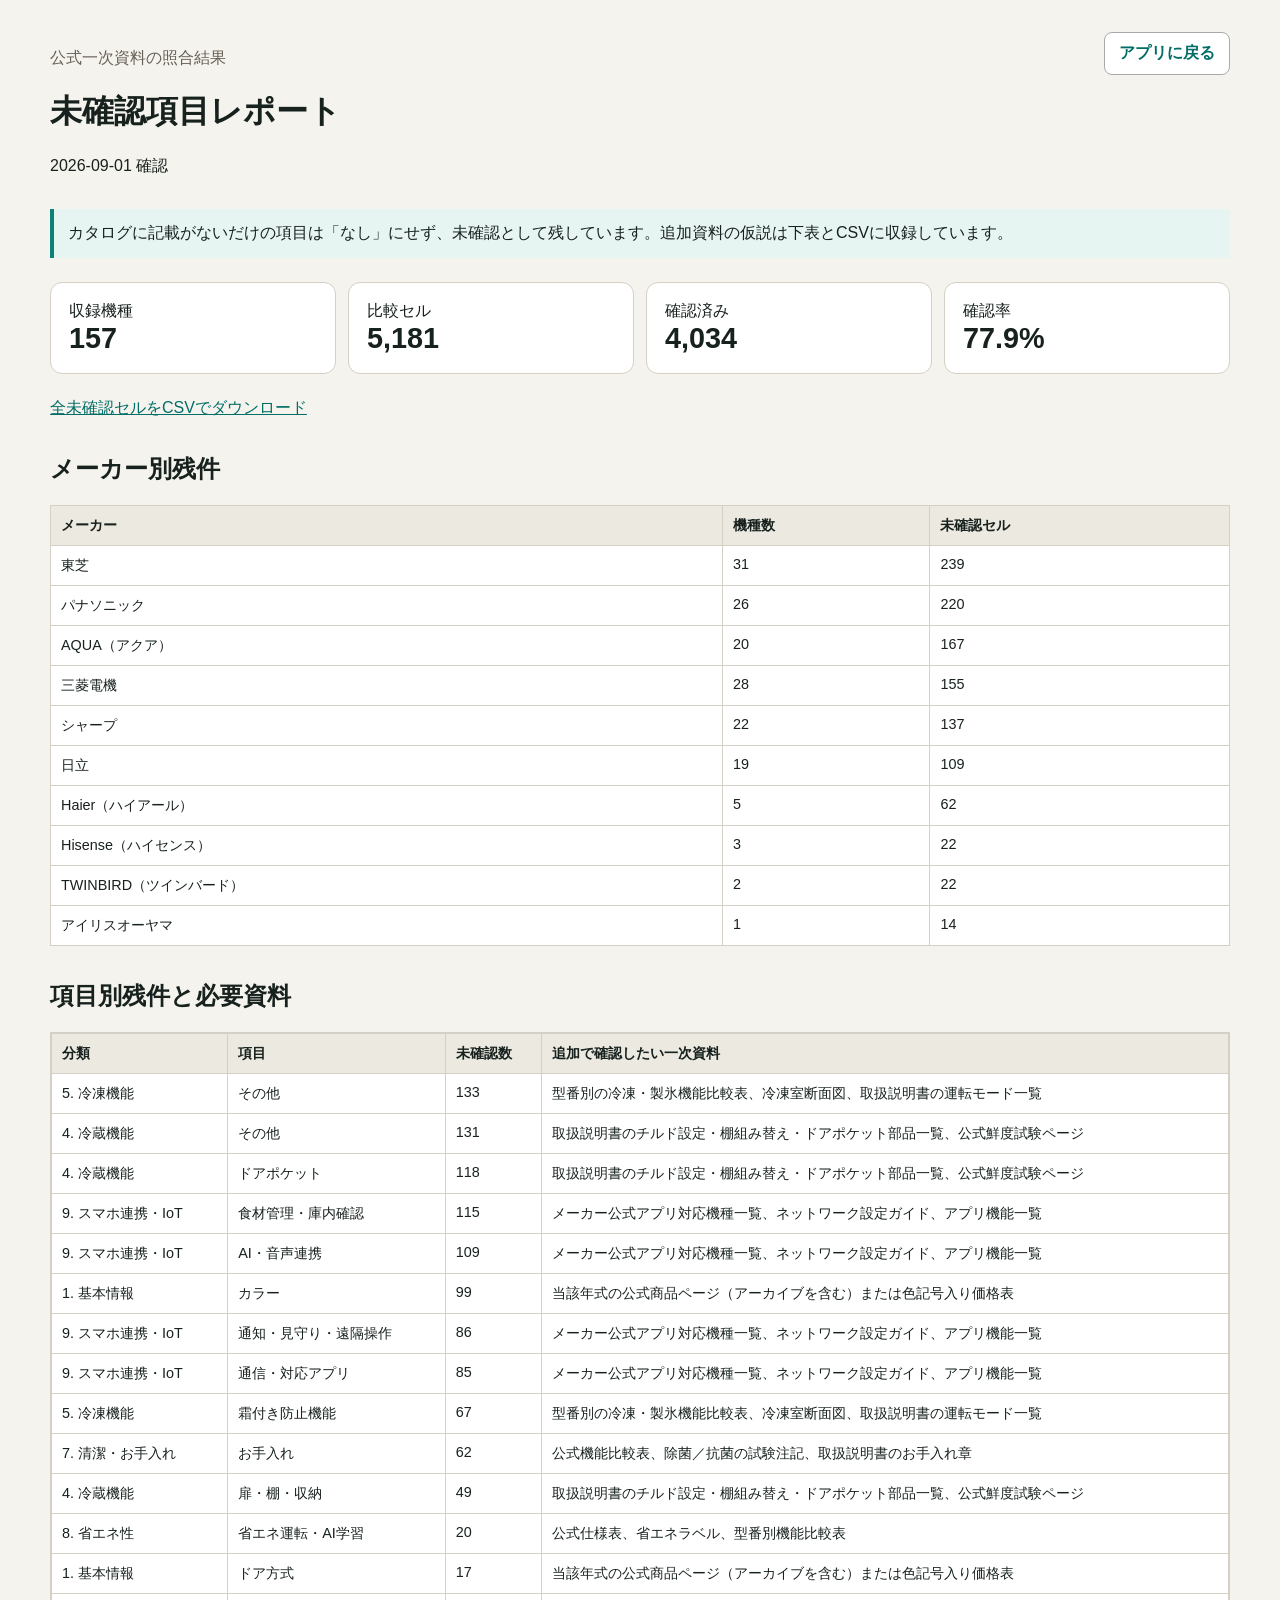
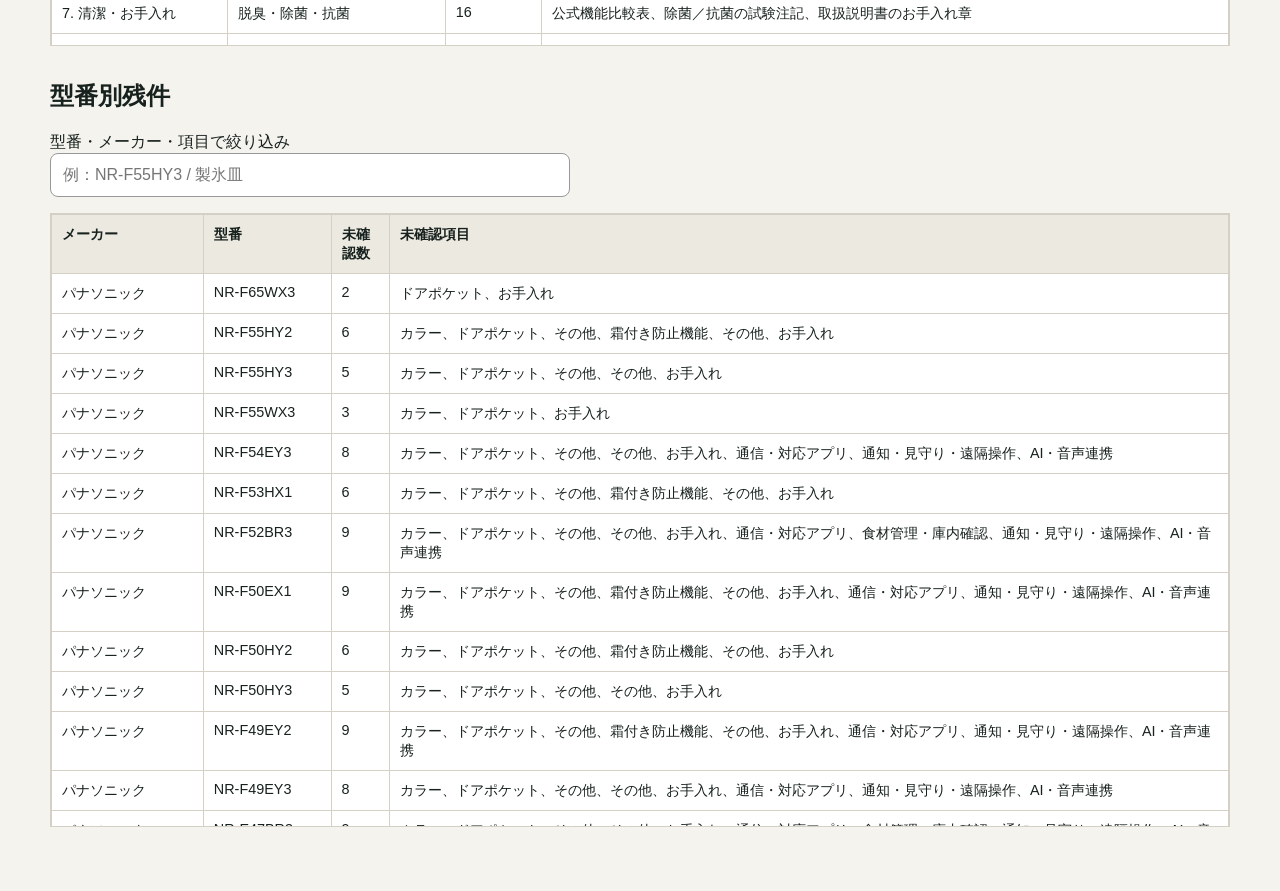
==== commit 78951d9d: "Update refrigerator comparison data and Apple-style UI" ====
--- a/app/unresolved.html
+++ b/app/unresolved.html
@@ -1,3 +1,3 @@
 <!doctype html><html lang="ja"><head><meta charset="utf-8"><meta name="viewport" content="width=device-width,initial-scale=1"><title>未確認項目レポート</title><style>
 :root{color-scheme:light;font-family:-apple-system,BlinkMacSystemFont,"Hiragino Sans","Yu Gothic",sans-serif;color:#17211e;background:#f5f3ee}body{margin:0}main{width:min(1180px,calc(100% - 32px));margin:0 auto;padding:32px 0 64px}a{color:#006d66}header{display:flex;gap:16px;align-items:flex-start;justify-content:space-between;flex-wrap:wrap}.back{display:inline-flex;padding:10px 14px;border:1px solid #aaa;border-radius:8px;background:white;text-decoration:none;font-weight:700}.summary{display:grid;grid-template-columns:repeat(4,minmax(0,1fr));gap:12px;margin:24px 0}.metric{padding:18px;border:1px solid #d4d0c6;border-radius:12px;background:#fff}.metric b{display:block;font-size:1.8rem}.note{padding:14px;border-left:4px solid #0b8178;background:#e7f5f2}section{margin-top:34px}table{width:100%;border-collapse:collapse;background:#fff;font-size:.9rem}th,td{padding:10px;border:1px solid #d4d0c6;text-align:left;vertical-align:top}th{background:#ece9e1;position:sticky;top:0}input{width:min(520px,100%);box-sizing:border-box;padding:12px;border:1px solid #999;border-radius:8px;font:inherit}.table-wrap{overflow:auto;max-height:68vh;border:1px solid #d4d0c6}.muted{color:#665f56}@media(max-width:700px){.summary{grid-template-columns:1fr 1fr}main{width:min(100% - 20px,1180px)}th,td{min-width:130px}.metric b{font-size:1.35rem}}
-</style></head><body><main><header><div><p class="muted">公式一次資料の照合結果</p><h1>未確認項目レポート</h1><p>2026-08-22 確認</p></div><a class="back" href="index.html#compare">アプリに戻る</a></header><p class="note">カタログに記載がないだけの項目は「なし」にせず、未確認として残しています。追加資料の仮説は下表とCSVに収録しています。</p><div class="summary"><div class="metric"><span>収録機種</span><b>157</b></div><div class="metric"><span>比較セル</span><b>9,263</b></div><div class="metric"><span>確認済み</span><b>6,366</b></div><div class="metric"><span>確認率</span><b>68.7%</b></div></div><p><a href="unresolved-fields.csv" download>全未確認セルをCSVでダウンロード</a></p><section><h2>メーカー別残件</h2><table><thead><tr><th>メーカー</th><th>機種数</th><th>未確認セル</th></tr></thead><tbody><tr><td>東芝</td><td>31</td><td>694</td></tr><tr><td>パナソニック</td><td>26</td><td>474</td></tr><tr><td>AQUA（アクア）</td><td>20</td><td>447</td></tr><tr><td>シャープ</td><td>22</td><td>364</td></tr><tr><td>三菱電機</td><td>28</td><td>338</td></tr><tr><td>日立</td><td>19</td><td>309</td></tr><tr><td>Haier（ハイアール）</td><td>5</td><td>146</td></tr><tr><td>TWINBIRD（ツインバード）</td><td>2</td><td>55</td></tr><tr><td>Hisense（ハイセンス）</td><td>3</td><td>45</td></tr><tr><td>アイリスオーヤマ</td><td>1</td><td>25</td></tr></tbody></table></section><section><h2>項目別残件と必要資料</h2><div class="table-wrap"><table><thead><tr><th>分類</th><th>項目</th><th>未確認数</th><th>追加で確認したい一次資料</th></tr></thead><tbody><tr><td>9. 収納・使い勝手</td><td>折りたたみ棚</td><td>155</td><td>取扱説明書の部品一覧・棚の組み替え・ドアアラーム設定ページ</td></tr><tr><td>8. 清潔・お手入れ</td><td>汚れ防止・庫内清潔</td><td>136</td><td>公式機能比較表、除菌／抗菌の試験注記、取扱説明書のお手入れ章</td></tr><tr><td>9. 収納・使い勝手</td><td>ドア開放アラーム</td><td>135</td><td>取扱説明書の部品一覧・棚の組み替え・ドアアラーム設定ページ</td></tr><tr><td>6. 野菜保存</td><td>エチレンガス対策</td><td>133</td><td>公式鮮度試験ページ、野菜室断面図、機能比較表</td></tr><tr><td>7. 製氷</td><td>製氷皿取り外し</td><td>129</td><td>取扱説明書の製氷・給水タンク・お手入れ章</td></tr><tr><td>11. スマート機能・その他</td><td>食材管理</td><td>127</td><td>メーカー公式アプリ対応機種一覧、ネットワーク設定ガイド、アプリ機能一覧</td></tr><tr><td>4. 冷凍性能</td><td>冷凍状態からの調理支援</td><td>126</td><td>型番別の公式機能比較表、冷凍室の機能ページ、取扱説明書の運転モード一覧</td></tr><tr><td>7. 製氷</td><td>急速製氷</td><td>119</td><td>取扱説明書の製氷・給水タンク・お手入れ章</td></tr><tr><td>9. 収納・使い勝手</td><td>開閉サポート</td><td>113</td><td>取扱説明書の部品一覧・棚の組み替え・ドアアラーム設定ページ</td></tr><tr><td>11. スマート機能・その他</td><td>AI機能</td><td>111</td><td>メーカー公式アプリ対応機種一覧、ネットワーク設定ガイド、アプリ機能一覧</td></tr><tr><td>5. 肉・魚保存</td><td>解凍不要調理</td><td>111</td><td>取扱説明書のチルド／切替室設定ページ、公式温度帯一覧</td></tr><tr><td>10. 省エネ</td><td>AI・生活パターン学習</td><td>107</td><td>公式仕様表、省エネラベル、型番別機能比較表</td></tr><tr><td>8. 清潔・お手入れ</td><td>抗菌加工</td><td>106</td><td>公式機能比較表、除菌／抗菌の試験注記、取扱説明書のお手入れ章</td></tr><tr><td>1. 基本情報</td><td>カラー</td><td>99</td><td>当該年式の公式商品ページ（アーカイブを含む）または色記号入り価格表</td></tr><tr><td>8. 清潔・お手入れ</td><td>製氷系のお手入れ</td><td>93</td><td>公式機能比較表、除菌／抗菌の試験注記、取扱説明書のお手入れ章</td></tr><tr><td>10. 省エネ</td><td>センサー省エネ</td><td>92</td><td>公式仕様表、省エネラベル、型番別機能比較表</td></tr><tr><td>7. 製氷</td><td>給水経路のお手入れ</td><td>92</td><td>取扱説明書の製氷・給水タンク・お手入れ章</td></tr><tr><td>5. 肉・魚保存</td><td>保存温度帯</td><td>90</td><td>取扱説明書のチルド／切替室設定ページ、公式温度帯一覧</td></tr><tr><td>11. スマート機能・その他</td><td>通知・見守り</td><td>89</td><td>メーカー公式アプリ対応機種一覧、ネットワーク設定ガイド、アプリ機能一覧</td></tr><tr><td>8. 清潔・お手入れ</td><td>除菌</td><td>79</td><td>公式機能比較表、除菌／抗菌の試験注記、取扱説明書のお手入れ章</td></tr><tr><td>4. 冷凍性能</td><td>作り置き・冷凍食品向け</td><td>76</td><td>型番別の公式機能比較表、冷凍室の機能ページ、取扱説明書の運転モード一覧</td></tr><tr><td>2. サイズ・容量</td><td>独立冷凍室等</td><td>66</td><td>公式仕様表、銘板画像、取扱説明書末尾の仕様欄</td></tr><tr><td>4. 冷凍性能</td><td>霜つき・乾燥抑制</td><td>57</td><td>型番別の公式機能比較表、冷凍室の機能ページ、取扱説明書の運転モード一覧</td></tr><tr><td>9. 収納・使い勝手</td><td>冷凍室収納構造</td><td>57</td><td>取扱説明書の部品一覧・棚の組み替え・ドアアラーム設定ページ</td></tr><tr><td>10. 省エネ</td><td>省エネ基準達成率</td><td>54</td><td>公式仕様表、省エネラベル、型番別機能比較表</td></tr><tr><td>4. 冷凍性能</td><td>高品質冷凍</td><td>50</td><td>型番別の公式機能比較表、冷凍室の機能ページ、取扱説明書の運転モード一覧</td></tr><tr><td>2. サイズ・容量</td><td>製氷室容量</td><td>45</td><td>公式仕様表、銘板画像、取扱説明書末尾の仕様欄</td></tr><tr><td>9. 収納・使い勝手</td><td>棚の可変性</td><td>42</td><td>取扱説明書の部品一覧・棚の組み替え・ドアアラーム設定ページ</td></tr><tr><td>6. 野菜保存</td><td>湿度・乾燥対策</td><td>40</td><td>公式鮮度試験ページ、野菜室断面図、機能比較表</td></tr><tr><td>11. スマート機能・その他</td><td>Wi-Fi</td><td>22</td><td>メーカー公式アプリ対応機種一覧、ネットワーク設定ガイド、アプリ機能一覧</td></tr><tr><td>11. スマート機能・その他</td><td>スマートフォン・アプリ連携</td><td>22</td><td>メーカー公式アプリ対応機種一覧、ネットワーク設定ガイド、アプリ機能一覧</td></tr><tr><td>10. 省エネ</td><td>省エネ運転</td><td>20</td><td>公式仕様表、省エネラベル、型番別機能比較表</td></tr><tr><td>8. 清潔・お手入れ</td><td>脱臭</td><td>19</td><td>公式機能比較表、除菌／抗菌の試験注記、取扱説明書のお手入れ章</td></tr><tr><td>6. 野菜保存</td><td>野菜鮮度保持</td><td>19</td><td>公式鮮度試験ページ、野菜室断面図、機能比較表</td></tr><tr><td>1. 基本情報</td><td>ドア数</td><td>17</td><td>当該年式の公式商品ページ（アーカイブを含む）または色記号入り価格表</td></tr><tr><td>1. 基本情報</td><td>ドア方式</td><td>17</td><td>当該年式の公式商品ページ（アーカイブを含む）または色記号入り価格表</td></tr><tr><td>4. 冷凍性能</td><td>急速冷凍</td><td>17</td><td>型番別の公式機能比較表、冷凍室の機能ページ、取扱説明書の運転モード一覧</td></tr><tr><td>4. 冷凍性能</td><td>冷凍室段数・構造</td><td>8</td><td>型番別の公式機能比較表、冷凍室の機能ページ、取扱説明書の運転モード一覧</td></tr><tr><td>7. 製氷</td><td>自動製氷</td><td>2</td><td>取扱説明書の製氷・給水タンク・お手入れ章</td></tr><tr><td>5. 肉・魚保存</td><td>肉・魚保存方式</td><td>2</td><td>取扱説明書のチルド／切替室設定ページ、公式温度帯一覧</td></tr><tr><td>6. 野菜保存</td><td>密閉・収納構造</td><td>2</td><td>公式鮮度試験ページ、野菜室断面図、機能比較表</td></tr><tr><td>5. 肉・魚保存</td><td>高鮮度保存機能</td><td>1</td><td>取扱説明書のチルド／切替室設定ページ、公式温度帯一覧</td></tr></tbody></table></div></section><section><h2>型番別残件</h2><p><label>型番・メーカー・項目で絞り込み<br><input id="search" type="search" placeholder="例：NR-F55HY3 / 製氷皿"></label></p><div class="table-wrap"><table><thead><tr><th>メーカー</th><th>型番</th><th>未確認数</th><th>未確認項目</th></tr></thead><tbody id="rows"><tr data-search="パナソニック nr-f65wx3 冷凍状態からの調理支援 エチレンガス対策 急速製氷 製氷皿取り外し 給水経路のお手入れ 製氷系のお手入れ 汚れ防止・庫内清潔 折りたたみ棚 冷凍室収納構造 開閉サポート ドア開放アラーム"><td>パナソニック</td><td>NR-F65WX3</td><td>11</td><td>冷凍状態からの調理支援、エチレンガス対策、急速製氷、製氷皿取り外し、給水経路のお手入れ、製氷系のお手入れ、汚れ防止・庫内清潔、折りたたみ棚、冷凍室収納構造、開閉サポート、ドア開放アラーム</td></tr><tr data-search="パナソニック nr-f55hy2 カラー 冷凍状態からの調理支援 エチレンガス対策 急速製氷 製氷皿取り外し 給水経路のお手入れ 製氷系のお手入れ 汚れ防止・庫内清潔 折りたたみ棚 冷凍室収納構造 開閉サポート ドア開放アラーム 食材管理"><td>パナソニック</td><td>NR-F55HY2</td><td>13</td><td>カラー、冷凍状態からの調理支援、エチレンガス対策、急速製氷、製氷皿取り外し、給水経路のお手入れ、製氷系のお手入れ、汚れ防止・庫内清潔、折りたたみ棚、冷凍室収納構造、開閉サポート、ドア開放アラーム、食材管理</td></tr><tr data-search="パナソニック nr-f55hy3 カラー 冷凍状態からの調理支援 エチレンガス対策 急速製氷 製氷皿取り外し 給水経路のお手入れ 製氷系のお手入れ 汚れ防止・庫内清潔 折りたたみ棚 冷凍室収納構造 開閉サポート ドア開放アラーム"><td>パナソニック</td><td>NR-F55HY3</td><td>12</td><td>カラー、冷凍状態からの調理支援、エチレンガス対策、急速製氷、製氷皿取り外し、給水経路のお手入れ、製氷系のお手入れ、汚れ防止・庫内清潔、折りたたみ棚、冷凍室収納構造、開閉サポート、ドア開放アラーム</td></tr><tr data-search="パナソニック nr-f55wx3 カラー 冷凍状態からの調理支援 エチレンガス対策 急速製氷 製氷皿取り外し 給水経路のお手入れ 製氷系のお手入れ 汚れ防止・庫内清潔 折りたたみ棚 冷凍室収納構造 開閉サポート ドア開放アラーム"><td>パナソニック</td><td>NR-F55WX3</td><td>12</td><td>カラー、冷凍状態からの調理支援、エチレンガス対策、急速製氷、製氷皿取り外し、給水経路のお手入れ、製氷系のお手入れ、汚れ防止・庫内清潔、折りたたみ棚、冷凍室収納構造、開閉サポート、ドア開放アラーム</td></tr><tr data-search="パナソニック nr-f54ey3 カラー 冷凍状態からの調理支援 エチレンガス対策 急速製氷 製氷皿取り外し 給水経路のお手入れ 除菌 製氷系のお手入れ 汚れ防止・庫内清潔 折りたたみ棚 冷凍室収納構造 開閉サポート ドア開放アラーム 食材管理 通知・見守り ai機能"><td>パナソニック</td><td>NR-F54EY3</td><td>16</td><td>カラー、冷凍状態からの調理支援、エチレンガス対策、急速製氷、製氷皿取り外し、給水経路のお手入れ、除菌、製氷系のお手入れ、汚れ防止・庫内清潔、折りたたみ棚、冷凍室収納構造、開閉サポート、ドア開放アラーム、食材管理、通知・見守り、AI機能</td></tr><tr data-search="パナソニック nr-f53hx1 カラー 冷凍状態からの調理支援 エチレンガス対策 急速製氷 製氷皿取り外し 給水経路のお手入れ 製氷系のお手入れ 汚れ防止・庫内清潔 折りたたみ棚 冷凍室収納構造 開閉サポート ドア開放アラーム 食材管理"><td>パナソニック</td><td>NR-F53HX1</td><td>13</td><td>カラー、冷凍状態からの調理支援、エチレンガス対策、急速製氷、製氷皿取り外し、給水経路のお手入れ、製氷系のお手入れ、汚れ防止・庫内清潔、折りたたみ棚、冷凍室収納構造、開閉サポート、ドア開放アラーム、食材管理</td></tr><tr data-search="パナソニック nr-f52br3 カラー 独立冷凍室等 作り置き・冷凍食品向け 冷凍状態からの調理支援 解凍不要調理 エチレンガス対策 急速製氷 製氷皿取り外し 給水経路のお手入れ 除菌 製氷系のお手入れ 汚れ防止・庫内清潔 折りたたみ棚 冷凍室収納構造 開閉サポート ドア開放アラーム 食材管理 通知・見守り ai機能"><td>パナソニック</td><td>NR-F52BR3</td><td>19</td><td>カラー、独立冷凍室等、作り置き・冷凍食品向け、冷凍状態からの調理支援、解凍不要調理、エチレンガス対策、急速製氷、製氷皿取り外し、給水経路のお手入れ、除菌、製氷系のお手入れ、汚れ防止・庫内清潔、折りたたみ棚、冷凍室収納構造、開閉サポート、ドア開放アラーム、食材管理、通知・見守り、AI機能</td></tr><tr data-search="パナソニック nr-f50ex1 カラー 冷凍状態からの調理支援 エチレンガス対策 急速製氷 製氷皿取り外し 給水経路のお手入れ 除菌 製氷系のお手入れ 汚れ防止・庫内清潔 折りたたみ棚 冷凍室収納構造 開閉サポート ドア開放アラーム 食材管理 通知・見守り ai機能"><td>パナソニック</td><td>NR-F50EX1</td><td>16</td><td>カラー、冷凍状態からの調理支援、エチレンガス対策、急速製氷、製氷皿取り外し、給水経路のお手入れ、除菌、製氷系のお手入れ、汚れ防止・庫内清潔、折りたたみ棚、冷凍室収納構造、開閉サポート、ドア開放アラーム、食材管理、通知・見守り、AI機能</td></tr><tr data-search="パナソニック nr-f50hy2 カラー 冷凍状態からの調理支援 エチレンガス対策 急速製氷 製氷皿取り外し 給水経路のお手入れ 製氷系のお手入れ 汚れ防止・庫内清潔 折りたたみ棚 冷凍室収納構造 開閉サポート ドア開放アラーム 食材管理"><td>パナソニック</td><td>NR-F50HY2</td><td>13</td><td>カラー、冷凍状態からの調理支援、エチレンガス対策、急速製氷、製氷皿取り外し、給水経路のお手入れ、製氷系のお手入れ、汚れ防止・庫内清潔、折りたたみ棚、冷凍室収納構造、開閉サポート、ドア開放アラーム、食材管理</td></tr><tr data-search="パナソニック nr-f50hy3 カラー 冷凍状態からの調理支援 エチレンガス対策 急速製氷 製氷皿取り外し 給水経路のお手入れ 製氷系のお手入れ 汚れ防止・庫内清潔 折りたたみ棚 冷凍室収納構造 開閉サポート ドア開放アラーム"><td>パナソニック</td><td>NR-F50HY3</td><td>12</td><td>カラー、冷凍状態からの調理支援、エチレンガス対策、急速製氷、製氷皿取り外し、給水経路のお手入れ、製氷系のお手入れ、汚れ防止・庫内清潔、折りたたみ棚、冷凍室収納構造、開閉サポート、ドア開放アラーム</td></tr><tr data-search="パナソニック nr-f49ey2 カラー 冷凍状態からの調理支援 エチレンガス対策 急速製氷 製氷皿取り外し 給水経路のお手入れ 除菌 製氷系のお手入れ 汚れ防止・庫内清潔 折りたたみ棚 冷凍室収納構造 開閉サポート ドア開放アラーム 食材管理 通知・見守り ai機能"><td>パナソニック</td><td>NR-F49EY2</td><td>16</td><td>カラー、冷凍状態からの調理支援、エチレンガス対策、急速製氷、製氷皿取り外し、給水経路のお手入れ、除菌、製氷系のお手入れ、汚れ防止・庫内清潔、折りたたみ棚、冷凍室収納構造、開閉サポート、ドア開放アラーム、食材管理、通知・見守り、AI機能</td></tr><tr data-search="パナソニック nr-f49ey3 カラー 冷凍状態からの調理支援 エチレンガス対策 急速製氷 製氷皿取り外し 給水経路のお手入れ 除菌 製氷系のお手入れ 汚れ防止・庫内清潔 折りたたみ棚 冷凍室収納構造 開閉サポート ドア開放アラーム 食材管理 通知・見守り ai機能"><td>パナソニック</td><td>NR-F49EY3</td><td>16</td><td>カラー、冷凍状態からの調理支援、エチレンガス対策、急速製氷、製氷皿取り外し、給水経路のお手入れ、除菌、製氷系のお手入れ、汚れ防止・庫内清潔、折りたたみ棚、冷凍室収納構造、開閉サポート、ドア開放アラーム、食材管理、通知・見守り、AI機能</td></tr><tr data-search="パナソニック nr-e47br3 カラー 独立冷凍室等 作り置き・冷凍食品向け 冷凍状態からの調理支援 解凍不要調理 エチレンガス対策 急速製氷 製氷皿取り外し 給水経路のお手入れ 除菌 製氷系のお手入れ 汚れ防止・庫内清潔 折りたたみ棚 冷凍室収納構造 開閉サポート ドア開放アラーム 食材管理 通知・見守り ai機能"><td>パナソニック</td><td>NR-E47BR3</td><td>19</td><td>カラー、独立冷凍室等、作り置き・冷凍食品向け、冷凍状態からの調理支援、解凍不要調理、エチレンガス対策、急速製氷、製氷皿取り外し、給水経路のお手入れ、除菌、製氷系のお手入れ、汚れ防止・庫内清潔、折りたたみ棚、冷凍室収納構造、開閉サポート、ドア開放アラーム、食材管理、通知・見守り、AI機能</td></tr><tr data-search="パナソニック nr-fvf45s2 カラー 独立冷凍室等 急速冷凍 高品質冷凍 作り置き・冷凍食品向け 冷凍状態からの調理支援 冷凍室段数・構造 保存温度帯 解凍不要調理 湿度・乾燥対策 エチレンガス対策 急速製氷 製氷皿取り外し 給水経路のお手入れ 除菌 製氷系のお手入れ 汚れ防止・庫内清潔 折りたたみ棚 冷凍室収納構造 開閉サポート ドア開放アラーム 食材管理 通知・見守り ai機能"><td>パナソニック</td><td>NR-FVF45S2</td><td>24</td><td>カラー、独立冷凍室等、急速冷凍、高品質冷凍、作り置き・冷凍食品向け、冷凍状態からの調理支援、冷凍室段数・構造、保存温度帯、解凍不要調理、湿度・乾燥対策、エチレンガス対策、急速製氷、製氷皿取り外し、給水経路のお手入れ、除菌、製氷系のお手入れ、汚れ防止・庫内清潔、折りたたみ棚、冷凍室収納構造、開閉サポート、ドア開放アラーム、食材管理、通知・見守り、AI機能</td></tr><tr data-search="パナソニック nr-fvf45s3 カラー 独立冷凍室等 急速冷凍 高品質冷凍 作り置き・冷凍食品向け 冷凍状態からの調理支援 冷凍室段数・構造 保存温度帯 解凍不要調理 湿度・乾燥対策 エチレンガス対策 急速製氷 製氷皿取り外し 給水経路のお手入れ 除菌 製氷系のお手入れ 汚れ防止・庫内清潔 折りたたみ棚 冷凍室収納構造 開閉サポート ドア開放アラーム 食材管理 通知・見守り ai機能"><td>パナソニック</td><td>NR-FVF45S3</td><td>24</td><td>カラー、独立冷凍室等、急速冷凍、高品質冷凍、作り置き・冷凍食品向け、冷凍状態からの調理支援、冷凍室段数・構造、保存温度帯、解凍不要調理、湿度・乾燥対策、エチレンガス対策、急速製氷、製氷皿取り外し、給水経路のお手入れ、除菌、製氷系のお手入れ、汚れ防止・庫内清潔、折りたたみ棚、冷凍室収納構造、開閉サポート、ドア開放アラーム、食材管理、通知・見守り、AI機能</td></tr><tr data-search="パナソニック nr-e45px1 カラー 急速冷凍 高品質冷凍 作り置き・冷凍食品向け 冷凍状態からの調理支援 冷凍室段数・構造 肉・魚保存方式 保存温度帯 解凍不要調理 湿度・乾燥対策 エチレンガス対策 密閉・収納構造 急速製氷 製氷皿取り外し 給水経路のお手入れ 脱臭 除菌 抗菌加工 製氷系のお手入れ 汚れ防止・庫内清潔 折りたたみ棚 冷凍室収納構造 開閉サポート ドア開放アラーム wi-fi スマートフォン・アプリ連携 食材管理 通知・見守り ai機能"><td>パナソニック</td><td>NR-E45PX1</td><td>29</td><td>カラー、急速冷凍、高品質冷凍、作り置き・冷凍食品向け、冷凍状態からの調理支援、冷凍室段数・構造、肉・魚保存方式、保存温度帯、解凍不要調理、湿度・乾燥対策、エチレンガス対策、密閉・収納構造、急速製氷、製氷皿取り外し、給水経路のお手入れ、脱臭、除菌、抗菌加工、製氷系のお手入れ、汚れ防止・庫内清潔、折りたたみ棚、冷凍室収納構造、開閉サポート、ドア開放アラーム、Wi-Fi、スマートフォン・アプリ連携、食材管理、通知・見守り、AI機能</td></tr><tr data-search="パナソニック nr-e45ry2 カラー 作り置き・冷凍食品向け 冷凍状態からの調理支援 解凍不要調理 エチレンガス対策 急速製氷 製氷皿取り外し 給水経路のお手入れ 除菌 製氷系のお手入れ 汚れ防止・庫内清潔 折りたたみ棚 冷凍室収納構造 開閉サポート ドア開放アラーム 食材管理 通知・見守り ai機能"><td>パナソニック</td><td>NR-E45RY2</td><td>18</td><td>カラー、作り置き・冷凍食品向け、冷凍状態からの調理支援、解凍不要調理、エチレンガス対策、急速製氷、製氷皿取り外し、給水経路のお手入れ、除菌、製氷系のお手入れ、汚れ防止・庫内清潔、折りたたみ棚、冷凍室収納構造、開閉サポート、ドア開放アラーム、食材管理、通知・見守り、AI機能</td></tr><tr data-search="パナソニック nr-e45ry3 カラー 作り置き・冷凍食品向け 冷凍状態からの調理支援 解凍不要調理 エチレンガス対策 急速製氷 製氷皿取り外し 給水経路のお手入れ 除菌 製氷系のお手入れ 汚れ防止・庫内清潔 折りたたみ棚 冷凍室収納構造 開閉サポート ドア開放アラーム 食材管理 通知・見守り ai機能"><td>パナソニック</td><td>NR-E45RY3</td><td>18</td><td>カラー、作り置き・冷凍食品向け、冷凍状態からの調理支援、解凍不要調理、エチレンガス対策、急速製氷、製氷皿取り外し、給水経路のお手入れ、除菌、製氷系のお手入れ、汚れ防止・庫内清潔、折りたたみ棚、冷凍室収納構造、開閉サポート、ドア開放アラーム、食材管理、通知・見守り、AI機能</td></tr><tr data-search="パナソニック nr-f45hy2 カラー 冷凍状態からの調理支援 エチレンガス対策 急速製氷 製氷皿取り外し 給水経路のお手入れ 製氷系のお手入れ 汚れ防止・庫内清潔 折りたたみ棚 冷凍室収納構造 開閉サポート ドア開放アラーム 食材管理"><td>パナソニック</td><td>NR-F45HY2</td><td>13</td><td>カラー、冷凍状態からの調理支援、エチレンガス対策、急速製氷、製氷皿取り外し、給水経路のお手入れ、製氷系のお手入れ、汚れ防止・庫内清潔、折りたたみ棚、冷凍室収納構造、開閉サポート、ドア開放アラーム、食材管理</td></tr><tr data-search="パナソニック nr-f45hy3 カラー 冷凍状態からの調理支援 エチレンガス対策 急速製氷 製氷皿取り外し 給水経路のお手入れ 製氷系のお手入れ 汚れ防止・庫内清潔 折りたたみ棚 冷凍室収納構造 開閉サポート ドア開放アラーム"><td>パナソニック</td><td>NR-F45HY3</td><td>12</td><td>カラー、冷凍状態からの調理支援、エチレンガス対策、急速製氷、製氷皿取り外し、給水経路のお手入れ、製氷系のお手入れ、汚れ防止・庫内清潔、折りたたみ棚、冷凍室収納構造、開閉サポート、ドア開放アラーム</td></tr><tr data-search="パナソニック nr-e41ry3 カラー 作り置き・冷凍食品向け 冷凍状態からの調理支援 解凍不要調理 エチレンガス対策 急速製氷 製氷皿取り外し 給水経路のお手入れ 除菌 製氷系のお手入れ 汚れ防止・庫内清潔 折りたたみ棚 冷凍室収納構造 開閉サポート ドア開放アラーム 食材管理 通知・見守り ai機能"><td>パナソニック</td><td>NR-E41RY3</td><td>18</td><td>カラー、作り置き・冷凍食品向け、冷凍状態からの調理支援、解凍不要調理、エチレンガス対策、急速製氷、製氷皿取り外し、給水経路のお手入れ、除菌、製氷系のお手入れ、汚れ防止・庫内清潔、折りたたみ棚、冷凍室収納構造、開閉サポート、ドア開放アラーム、食材管理、通知・見守り、AI機能</td></tr><tr data-search="パナソニック nr-c374gc カラー 独立冷凍室等 製氷室容量 急速冷凍 高品質冷凍 作り置き・冷凍食品向け 冷凍状態からの調理支援 冷凍室段数・構造 保存温度帯 解凍不要調理 湿度・乾燥対策 エチレンガス対策 急速製氷 製氷皿取り外し 給水経路のお手入れ 除菌 抗菌加工 製氷系のお手入れ 汚れ防止・庫内清潔 棚の可変性 折りたたみ棚 冷凍室収納構造 開閉サポート ドア開放アラーム センサー省エネ 食材管理 通知・見守り ai機能"><td>パナソニック</td><td>NR-C374GC</td><td>28</td><td>カラー、独立冷凍室等、製氷室容量、急速冷凍、高品質冷凍、作り置き・冷凍食品向け、冷凍状態からの調理支援、冷凍室段数・構造、保存温度帯、解凍不要調理、湿度・乾燥対策、エチレンガス対策、急速製氷、製氷皿取り外し、給水経路のお手入れ、除菌、抗菌加工、製氷系のお手入れ、汚れ防止・庫内清潔、棚の可変性、折りたたみ棚、冷凍室収納構造、開閉サポート、ドア開放アラーム、センサー省エネ、食材管理、通知・見守り、AI機能</td></tr><tr data-search="パナソニック nr-c37es1 独立冷凍室等 製氷室容量 急速冷凍 高品質冷凍 作り置き・冷凍食品向け 冷凍状態からの調理支援 冷凍室段数・構造 エチレンガス対策 急速製氷 製氷皿取り外し 給水経路のお手入れ 脱臭 除菌 抗菌加工 製氷系のお手入れ 汚れ防止・庫内清潔 折りたたみ棚 冷凍室収納構造 開閉サポート ドア開放アラーム センサー省エネ 食材管理 通知・見守り ai機能"><td>パナソニック</td><td>NR-C37ES1</td><td>24</td><td>独立冷凍室等、製氷室容量、急速冷凍、高品質冷凍、作り置き・冷凍食品向け、冷凍状態からの調理支援、冷凍室段数・構造、エチレンガス対策、急速製氷、製氷皿取り外し、給水経路のお手入れ、脱臭、除菌、抗菌加工、製氷系のお手入れ、汚れ防止・庫内清潔、折りたたみ棚、冷凍室収納構造、開閉サポート、ドア開放アラーム、センサー省エネ、食材管理、通知・見守り、AI機能</td></tr><tr data-search="パナソニック nr-c37es2 独立冷凍室等 製氷室容量 急速冷凍 高品質冷凍 作り置き・冷凍食品向け 冷凍状態からの調理支援 冷凍室段数・構造 エチレンガス対策 急速製氷 製氷皿取り外し 給水経路のお手入れ 脱臭 除菌 抗菌加工 製氷系のお手入れ 汚れ防止・庫内清潔 折りたたみ棚 冷凍室収納構造 開閉サポート ドア開放アラーム センサー省エネ 食材管理 通知・見守り ai機能"><td>パナソニック</td><td>NR-C37ES2</td><td>24</td><td>独立冷凍室等、製氷室容量、急速冷凍、高品質冷凍、作り置き・冷凍食品向け、冷凍状態からの調理支援、冷凍室段数・構造、エチレンガス対策、急速製氷、製氷皿取り外し、給水経路のお手入れ、脱臭、除菌、抗菌加工、製氷系のお手入れ、汚れ防止・庫内清潔、折りたたみ棚、冷凍室収納構造、開閉サポート、ドア開放アラーム、センサー省エネ、食材管理、通知・見守り、AI機能</td></tr><tr data-search="パナソニック nr-c37ws2 / ws2l 独立冷凍室等 製氷室容量 急速冷凍 高品質冷凍 作り置き・冷凍食品向け 冷凍状態からの調理支援 冷凍室段数・構造 エチレンガス対策 急速製氷 製氷皿取り外し 給水経路のお手入れ 脱臭 抗菌加工 製氷系のお手入れ 汚れ防止・庫内清潔 折りたたみ棚 冷凍室収納構造 開閉サポート ドア開放アラーム センサー省エネ 食材管理 通知・見守り ai機能"><td>パナソニック</td><td>NR-C37WS2 / WS2L</td><td>23</td><td>独立冷凍室等、製氷室容量、急速冷凍、高品質冷凍、作り置き・冷凍食品向け、冷凍状態からの調理支援、冷凍室段数・構造、エチレンガス対策、急速製氷、製氷皿取り外し、給水経路のお手入れ、脱臭、抗菌加工、製氷系のお手入れ、汚れ防止・庫内清潔、折りたたみ棚、冷凍室収納構造、開閉サポート、ドア開放アラーム、センサー省エネ、食材管理、通知・見守り、AI機能</td></tr><tr data-search="パナソニック nr-b18c3 独立冷凍室等 製氷室容量 急速冷凍 高品質冷凍 作り置き・冷凍食品向け 霜つき・乾燥抑制 冷凍状態からの調理支援 肉・魚保存方式 高鮮度保存機能 保存温度帯 解凍不要調理 湿度・乾燥対策 エチレンガス対策 急速製氷 製氷皿取り外し 給水経路のお手入れ 脱臭 除菌 抗菌加工 製氷系のお手入れ 汚れ防止・庫内清潔 棚の可変性 折りたたみ棚 開閉サポート ドア開放アラーム 省エネ運転 ai・生活パターン学習 センサー省エネ 食材管理 通知・見守り ai機能"><td>パナソニック</td><td>NR-B18C3</td><td>31</td><td>独立冷凍室等、製氷室容量、急速冷凍、高品質冷凍、作り置き・冷凍食品向け、霜つき・乾燥抑制、冷凍状態からの調理支援、肉・魚保存方式、高鮮度保存機能、保存温度帯、解凍不要調理、湿度・乾燥対策、エチレンガス対策、急速製氷、製氷皿取り外し、給水経路のお手入れ、脱臭、除菌、抗菌加工、製氷系のお手入れ、汚れ防止・庫内清潔、棚の可変性、折りたたみ棚、開閉サポート、ドア開放アラーム、省エネ運転、AI・生活パターン学習、センサー省エネ、食材管理、通知・見守り、AI機能</td></tr><tr data-search="日立 r-gxcc67x カラー 独立冷凍室等 作り置き・冷凍食品向け 冷凍状態からの調理支援 解凍不要調理 湿度・乾燥対策 エチレンガス対策 密閉・収納構造 製氷皿取り外し 除菌 抗菌加工 汚れ防止・庫内清潔 折りたたみ棚 冷凍室収納構造 ai・生活パターン学習 センサー省エネ 通知・見守り"><td>日立</td><td>R-GXCC67X</td><td>17</td><td>カラー、独立冷凍室等、作り置き・冷凍食品向け、冷凍状態からの調理支援、解凍不要調理、湿度・乾燥対策、エチレンガス対策、密閉・収納構造、製氷皿取り外し、除菌、抗菌加工、汚れ防止・庫内清潔、折りたたみ棚、冷凍室収納構造、AI・生活パターン学習、センサー省エネ、通知・見守り</td></tr><tr data-search="日立 r-hzc62y 独立冷凍室等 作り置き・冷凍食品向け 冷凍状態からの調理支援 解凍不要調理 製氷皿取り外し 除菌 抗菌加工 汚れ防止・庫内清潔 折りたたみ棚 冷凍室収納構造 開閉サポート ai・生活パターン学習 食材管理 ai機能"><td>日立</td><td>R-HZC62Y</td><td>14</td><td>独立冷凍室等、作り置き・冷凍食品向け、冷凍状態からの調理支援、解凍不要調理、製氷皿取り外し、除菌、抗菌加工、汚れ防止・庫内清潔、折りたたみ棚、冷凍室収納構造、開閉サポート、AI・生活パターン学習、食材管理、AI機能</td></tr><tr data-search="日立 r-h54y カラー 高品質冷凍 作り置き・冷凍食品向け 冷凍状態からの調理支援 解凍不要調理 エチレンガス対策 製氷皿取り外し 除菌 抗菌加工 汚れ防止・庫内清潔 折りたたみ棚 冷凍室収納構造 開閉サポート ai・生活パターン学習 センサー省エネ 食材管理 通知・見守り ai機能"><td>日立</td><td>R-H54Y</td><td>18</td><td>カラー、高品質冷凍、作り置き・冷凍食品向け、冷凍状態からの調理支援、解凍不要調理、エチレンガス対策、製氷皿取り外し、除菌、抗菌加工、汚れ防止・庫内清潔、折りたたみ棚、冷凍室収納構造、開閉サポート、AI・生活パターン学習、センサー省エネ、食材管理、通知・見守り、AI機能</td></tr><tr data-search="日立 r-hwc54x カラー 作り置き・冷凍食品向け 冷凍状態からの調理支援 解凍不要調理 製氷皿取り外し 除菌 抗菌加工 汚れ防止・庫内清潔 折りたたみ棚 冷凍室収納構造 開閉サポート ai・生活パターン学習 食材管理 ai機能"><td>日立</td><td>R-HWC54X</td><td>14</td><td>カラー、作り置き・冷凍食品向け、冷凍状態からの調理支援、解凍不要調理、製氷皿取り外し、除菌、抗菌加工、汚れ防止・庫内清潔、折りたたみ棚、冷凍室収納構造、開閉サポート、AI・生活パターン学習、食材管理、AI機能</td></tr><tr data-search="日立 r-hwc54y カラー 作り置き・冷凍食品向け 冷凍状態からの調理支援 解凍不要調理 製氷皿取り外し 除菌 抗菌加工 汚れ防止・庫内清潔 折りたたみ棚 冷凍室収納構造 開閉サポート ai・生活パターン学習 食材管理 ai機能"><td>日立</td><td>R-HWC54Y</td><td>14</td><td>カラー、作り置き・冷凍食品向け、冷凍状態からの調理支援、解凍不要調理、製氷皿取り外し、除菌、抗菌加工、汚れ防止・庫内清潔、折りたたみ棚、冷凍室収納構造、開閉サポート、AI・生活パターン学習、食材管理、AI機能</td></tr><tr data-search="日立 r-hxc54x カラー 作り置き・冷凍食品向け 冷凍状態からの調理支援 解凍不要調理 製氷皿取り外し 除菌 抗菌加工 汚れ防止・庫内清潔 折りたたみ棚 冷凍室収納構造 開閉サポート ai・生活パターン学習 食材管理 ai機能"><td>日立</td><td>R-HXC54X</td><td>14</td><td>カラー、作り置き・冷凍食品向け、冷凍状態からの調理支援、解凍不要調理、製氷皿取り外し、除菌、抗菌加工、汚れ防止・庫内清潔、折りたたみ棚、冷凍室収納構造、開閉サポート、AI・生活パターン学習、食材管理、AI機能</td></tr><tr data-search="日立 r-hxcc54x カラー 作り置き・冷凍食品向け 冷凍状態からの調理支援 解凍不要調理 製氷皿取り外し 除菌 抗菌加工 汚れ防止・庫内清潔 折りたたみ棚 冷凍室収納構造 ai・生活パターン学習"><td>日立</td><td>R-HXCC54X</td><td>11</td><td>カラー、作り置き・冷凍食品向け、冷凍状態からの調理支援、解凍不要調理、製氷皿取り外し、除菌、抗菌加工、汚れ防止・庫内清潔、折りたたみ棚、冷凍室収納構造、AI・生活パターン学習</td></tr><tr data-search="日立 r-hzc54y カラー 作り置き・冷凍食品向け 冷凍状態からの調理支援 解凍不要調理 製氷皿取り外し 除菌 抗菌加工 汚れ防止・庫内清潔 折りたたみ棚 冷凍室収納構造 開閉サポート ai・生活パターン学習 食材管理 ai機能"><td>日立</td><td>R-HZC54Y</td><td>14</td><td>カラー、作り置き・冷凍食品向け、冷凍状態からの調理支援、解凍不要調理、製氷皿取り外し、除菌、抗菌加工、汚れ防止・庫内清潔、折りたたみ棚、冷凍室収納構造、開閉サポート、AI・生活パターン学習、食材管理、AI機能</td></tr><tr data-search="日立 r-vwc50x 作り置き・冷凍食品向け 霜つき・乾燥抑制 冷凍状態からの調理支援 解凍不要調理 湿度・乾燥対策 除菌 抗菌加工 汚れ防止・庫内清潔 折りたたみ棚 冷凍室収納構造 開閉サポート ai・生活パターン学習 センサー省エネ 食材管理 ai機能"><td>日立</td><td>R-VWC50X</td><td>15</td><td>作り置き・冷凍食品向け、霜つき・乾燥抑制、冷凍状態からの調理支援、解凍不要調理、湿度・乾燥対策、除菌、抗菌加工、汚れ防止・庫内清潔、折りたたみ棚、冷凍室収納構造、開閉サポート、AI・生活パターン学習、センサー省エネ、食材管理、AI機能</td></tr><tr data-search="日立 r-h49x カラー 高品質冷凍 作り置き・冷凍食品向け 冷凍状態からの調理支援 解凍不要調理 エチレンガス対策 製氷皿取り外し 除菌 抗菌加工 汚れ防止・庫内清潔 折りたたみ棚 冷凍室収納構造 開閉サポート ai・生活パターン学習 センサー省エネ 食材管理 通知・見守り ai機能"><td>日立</td><td>R-H49X</td><td>18</td><td>カラー、高品質冷凍、作り置き・冷凍食品向け、冷凍状態からの調理支援、解凍不要調理、エチレンガス対策、製氷皿取り外し、除菌、抗菌加工、汚れ防止・庫内清潔、折りたたみ棚、冷凍室収納構造、開閉サポート、AI・生活パターン学習、センサー省エネ、食材管理、通知・見守り、AI機能</td></tr><tr data-search="日立 r-h49y カラー 高品質冷凍 作り置き・冷凍食品向け 冷凍状態からの調理支援 解凍不要調理 エチレンガス対策 製氷皿取り外し 除菌 抗菌加工 汚れ防止・庫内清潔 折りたたみ棚 冷凍室収納構造 開閉サポート ai・生活パターン学習 センサー省エネ 食材管理 通知・見守り ai機能"><td>日立</td><td>R-H49Y</td><td>18</td><td>カラー、高品質冷凍、作り置き・冷凍食品向け、冷凍状態からの調理支援、解凍不要調理、エチレンガス対策、製氷皿取り外し、除菌、抗菌加工、汚れ防止・庫内清潔、折りたたみ棚、冷凍室収納構造、開閉サポート、AI・生活パターン学習、センサー省エネ、食材管理、通知・見守り、AI機能</td></tr><tr data-search="日立 r-hw49v カラー 作り置き・冷凍食品向け 霜つき・乾燥抑制 冷凍状態からの調理支援 解凍不要調理 湿度・乾燥対策 製氷皿取り外し 除菌 抗菌加工 汚れ防止・庫内清潔 折りたたみ棚 冷凍室収納構造 開閉サポート ai・生活パターン学習 センサー省エネ 食材管理 通知・見守り ai機能"><td>日立</td><td>R-HW49V</td><td>18</td><td>カラー、作り置き・冷凍食品向け、霜つき・乾燥抑制、冷凍状態からの調理支援、解凍不要調理、湿度・乾燥対策、製氷皿取り外し、除菌、抗菌加工、汚れ防止・庫内清潔、折りたたみ棚、冷凍室収納構造、開閉サポート、AI・生活パターン学習、センサー省エネ、食材管理、通知・見守り、AI機能</td></tr><tr data-search="日立 r-hwc49x カラー 作り置き・冷凍食品向け 冷凍状態からの調理支援 解凍不要調理 製氷皿取り外し 除菌 抗菌加工 汚れ防止・庫内清潔 折りたたみ棚 冷凍室収納構造 開閉サポート ai・生活パターン学習 食材管理 ai機能"><td>日立</td><td>R-HWC49X</td><td>14</td><td>カラー、作り置き・冷凍食品向け、冷凍状態からの調理支援、解凍不要調理、製氷皿取り外し、除菌、抗菌加工、汚れ防止・庫内清潔、折りたたみ棚、冷凍室収納構造、開閉サポート、AI・生活パターン学習、食材管理、AI機能</td></tr><tr data-search="日立 r-hwc49y カラー 作り置き・冷凍食品向け 冷凍状態からの調理支援 解凍不要調理 製氷皿取り外し 除菌 抗菌加工 汚れ防止・庫内清潔 折りたたみ棚 冷凍室収納構造 開閉サポート ai・生活パターン学習 食材管理 ai機能"><td>日立</td><td>R-HWC49Y</td><td>14</td><td>カラー、作り置き・冷凍食品向け、冷凍状態からの調理支援、解凍不要調理、製氷皿取り外し、除菌、抗菌加工、汚れ防止・庫内清潔、折りたたみ棚、冷凍室収納構造、開閉サポート、AI・生活パターン学習、食材管理、AI機能</td></tr><tr data-search="日立 r-hws47v 作り置き・冷凍食品向け 冷凍状態からの調理支援 解凍不要調理 製氷皿取り外し 除菌 抗菌加工 汚れ防止・庫内清潔 折りたたみ棚 冷凍室収納構造 開閉サポート ai・生活パターン学習 食材管理 通知・見守り ai機能"><td>日立</td><td>R-HWS47V</td><td>14</td><td>作り置き・冷凍食品向け、冷凍状態からの調理支援、解凍不要調理、製氷皿取り外し、除菌、抗菌加工、汚れ防止・庫内清潔、折りたたみ棚、冷凍室収納構造、開閉サポート、AI・生活パターン学習、食材管理、通知・見守り、AI機能</td></tr><tr data-search="日立 r-hws47x 作り置き・冷凍食品向け 冷凍状態からの調理支援 解凍不要調理 製氷皿取り外し 除菌 抗菌加工 汚れ防止・庫内清潔 折りたたみ棚 冷凍室収納構造 開閉サポート ai・生活パターン学習 食材管理 通知・見守り ai機能"><td>日立</td><td>R-HWS47X</td><td>14</td><td>作り置き・冷凍食品向け、冷凍状態からの調理支援、解凍不要調理、製氷皿取り外し、除菌、抗菌加工、汚れ防止・庫内清潔、折りたたみ棚、冷凍室収納構造、開閉サポート、AI・生活パターン学習、食材管理、通知・見守り、AI機能</td></tr><tr data-search="日立 r-k40t 高品質冷凍 作り置き・冷凍食品向け 霜つき・乾燥抑制 冷凍状態からの調理支援 解凍不要調理 自動製氷 急速製氷 給水経路のお手入れ 脱臭 除菌 抗菌加工 製氷系のお手入れ 汚れ防止・庫内清潔 棚の可変性 折りたたみ棚 冷凍室収納構造 開閉サポート ドア開放アラーム 省エネ運転 ai・生活パターン学習 センサー省エネ 食材管理 通知・見守り ai機能"><td>日立</td><td>R-K40T</td><td>24</td><td>高品質冷凍、作り置き・冷凍食品向け、霜つき・乾燥抑制、冷凍状態からの調理支援、解凍不要調理、自動製氷、急速製氷、給水経路のお手入れ、脱臭、除菌、抗菌加工、製氷系のお手入れ、汚れ防止・庫内清潔、棚の可変性、折りたたみ棚、冷凍室収納構造、開閉サポート、ドア開放アラーム、省エネ運転、AI・生活パターン学習、センサー省エネ、食材管理、通知・見守り、AI機能</td></tr><tr data-search="日立 r-v38v カラー 独立冷凍室等 製氷室容量 高品質冷凍 作り置き・冷凍食品向け 霜つき・乾燥抑制 冷凍状態からの調理支援 保存温度帯 解凍不要調理 エチレンガス対策 除菌 抗菌加工 汚れ防止・庫内清潔 折りたたみ棚 冷凍室収納構造 開閉サポート 省エネ運転 ai・生活パターン学習 センサー省エネ 食材管理 通知・見守り ai機能"><td>日立</td><td>R-V38V</td><td>22</td><td>カラー、独立冷凍室等、製氷室容量、高品質冷凍、作り置き・冷凍食品向け、霜つき・乾燥抑制、冷凍状態からの調理支援、保存温度帯、解凍不要調理、エチレンガス対策、除菌、抗菌加工、汚れ防止・庫内清潔、折りたたみ棚、冷凍室収納構造、開閉サポート、省エネ運転、AI・生活パターン学習、センサー省エネ、食材管理、通知・見守り、AI機能</td></tr><tr data-search="日立 r-v38x カラー 独立冷凍室等 製氷室容量 高品質冷凍 作り置き・冷凍食品向け 霜つき・乾燥抑制 冷凍状態からの調理支援 保存温度帯 解凍不要調理 エチレンガス対策 除菌 抗菌加工 汚れ防止・庫内清潔 折りたたみ棚 冷凍室収納構造 開閉サポート 省エネ運転 ai・生活パターン学習 センサー省エネ 食材管理 通知・見守り ai機能"><td>日立</td><td>R-V38X</td><td>22</td><td>カラー、独立冷凍室等、製氷室容量、高品質冷凍、作り置き・冷凍食品向け、霜つき・乾燥抑制、冷凍状態からの調理支援、保存温度帯、解凍不要調理、エチレンガス対策、除菌、抗菌加工、汚れ防止・庫内清潔、折りたたみ棚、冷凍室収納構造、開閉サポート、省エネ運転、AI・生活パターン学習、センサー省エネ、食材管理、通知・見守り、AI機能</td></tr><tr data-search="三菱電機 mr-wz61n エチレンガス対策 急速製氷 製氷皿取り外し 除菌 抗菌加工 汚れ防止・庫内清潔 折りたたみ棚 ドア開放アラーム 食材管理"><td>三菱電機</td><td>MR-WZ61N</td><td>9</td><td>エチレンガス対策、急速製氷、製氷皿取り外し、除菌、抗菌加工、汚れ防止・庫内清潔、折りたたみ棚、ドア開放アラーム、食材管理</td></tr><tr data-search="三菱電機 mr-mz60n エチレンガス対策 急速製氷 製氷皿取り外し 除菌 抗菌加工 汚れ防止・庫内清潔 折りたたみ棚 ドア開放アラーム 食材管理"><td>三菱電機</td><td>MR-MZ60N</td><td>9</td><td>エチレンガス対策、急速製氷、製氷皿取り外し、除菌、抗菌加工、汚れ防止・庫内清潔、折りたたみ棚、ドア開放アラーム、食材管理</td></tr><tr data-search="三菱電機 mr-jw55n エチレンガス対策 急速製氷 製氷皿取り外し 除菌 抗菌加工 汚れ防止・庫内清潔 折りたたみ棚 ドア開放アラーム 食材管理 通知・見守り"><td>三菱電機</td><td>MR-JW55N</td><td>10</td><td>エチレンガス対策、急速製氷、製氷皿取り外し、除菌、抗菌加工、汚れ防止・庫内清潔、折りたたみ棚、ドア開放アラーム、食材管理、通知・見守り</td></tr><tr data-search="三菱電機 mr-wz55j カラー エチレンガス対策 急速製氷 製氷皿取り外し 除菌 抗菌加工 汚れ防止・庫内清潔 折りたたみ棚 ドア開放アラーム 省エネ基準達成率 食材管理"><td>三菱電機</td><td>MR-WZ55J</td><td>11</td><td>カラー、エチレンガス対策、急速製氷、製氷皿取り外し、除菌、抗菌加工、汚れ防止・庫内清潔、折りたたみ棚、ドア開放アラーム、省エネ基準達成率、食材管理</td></tr><tr data-search="三菱電機 mr-wz55m カラー エチレンガス対策 急速製氷 製氷皿取り外し 除菌 抗菌加工 汚れ防止・庫内清潔 折りたたみ棚 ドア開放アラーム 食材管理"><td>三菱電機</td><td>MR-WZ55M</td><td>10</td><td>カラー、エチレンガス対策、急速製氷、製氷皿取り外し、除菌、抗菌加工、汚れ防止・庫内清潔、折りたたみ棚、ドア開放アラーム、食材管理</td></tr><tr data-search="三菱電機 mr-wz55n エチレンガス対策 急速製氷 製氷皿取り外し 除菌 抗菌加工 汚れ防止・庫内清潔 折りたたみ棚 ドア開放アラーム 食材管理"><td>三菱電機</td><td>MR-WZ55N</td><td>9</td><td>エチレンガス対策、急速製氷、製氷皿取り外し、除菌、抗菌加工、汚れ防止・庫内清潔、折りたたみ棚、ドア開放アラーム、食材管理</td></tr><tr data-search="三菱電機 mr-jm54n エチレンガス対策 急速製氷 製氷皿取り外し 除菌 抗菌加工 汚れ防止・庫内清潔 折りたたみ棚 ドア開放アラーム 食材管理 通知・見守り"><td>三菱電機</td><td>MR-JM54N</td><td>10</td><td>エチレンガス対策、急速製氷、製氷皿取り外し、除菌、抗菌加工、汚れ防止・庫内清潔、折りたたみ棚、ドア開放アラーム、食材管理、通知・見守り</td></tr><tr data-search="三菱電機 mr-mz54m カラー エチレンガス対策 急速製氷 製氷皿取り外し 除菌 抗菌加工 汚れ防止・庫内清潔 折りたたみ棚 ドア開放アラーム 食材管理"><td>三菱電機</td><td>MR-MZ54M</td><td>10</td><td>カラー、エチレンガス対策、急速製氷、製氷皿取り外し、除菌、抗菌加工、汚れ防止・庫内清潔、折りたたみ棚、ドア開放アラーム、食材管理</td></tr><tr data-search="三菱電機 mr-mz54n エチレンガス対策 急速製氷 製氷皿取り外し 除菌 抗菌加工 汚れ防止・庫内清潔 折りたたみ棚 ドア開放アラーム 食材管理"><td>三菱電機</td><td>MR-MZ54N</td><td>9</td><td>エチレンガス対策、急速製氷、製氷皿取り外し、除菌、抗菌加工、汚れ防止・庫内清潔、折りたたみ棚、ドア開放アラーム、食材管理</td></tr><tr data-search="三菱電機 mr-jw50m カラー エチレンガス対策 急速製氷 製氷皿取り外し 除菌 抗菌加工 汚れ防止・庫内清潔 折りたたみ棚 ドア開放アラーム 食材管理 通知・見守り"><td>三菱電機</td><td>MR-JW50M</td><td>11</td><td>カラー、エチレンガス対策、急速製氷、製氷皿取り外し、除菌、抗菌加工、汚れ防止・庫内清潔、折りたたみ棚、ドア開放アラーム、食材管理、通知・見守り</td></tr><tr data-search="三菱電機 mr-jw50n エチレンガス対策 急速製氷 製氷皿取り外し 除菌 抗菌加工 汚れ防止・庫内清潔 折りたたみ棚 ドア開放アラーム 食材管理 通知・見守り"><td>三菱電機</td><td>MR-JW50N</td><td>10</td><td>エチレンガス対策、急速製氷、製氷皿取り外し、除菌、抗菌加工、汚れ防止・庫内清潔、折りたたみ棚、ドア開放アラーム、食材管理、通知・見守り</td></tr><tr data-search="三菱電機 mr-wz50m カラー エチレンガス対策 急速製氷 製氷皿取り外し 除菌 抗菌加工 汚れ防止・庫内清潔 折りたたみ棚 ドア開放アラーム 食材管理"><td>三菱電機</td><td>MR-WZ50M</td><td>10</td><td>カラー、エチレンガス対策、急速製氷、製氷皿取り外し、除菌、抗菌加工、汚れ防止・庫内清潔、折りたたみ棚、ドア開放アラーム、食材管理</td></tr><tr data-search="三菱電機 mr-wz50n エチレンガス対策 急速製氷 製氷皿取り外し 除菌 抗菌加工 汚れ防止・庫内清潔 折りたたみ棚 ドア開放アラーム 食材管理"><td>三菱電機</td><td>MR-WZ50N</td><td>9</td><td>エチレンガス対策、急速製氷、製氷皿取り外し、除菌、抗菌加工、汚れ防止・庫内清潔、折りたたみ棚、ドア開放アラーム、食材管理</td></tr><tr data-search="三菱電機 mr-jm49n エチレンガス対策 急速製氷 製氷皿取り外し 除菌 抗菌加工 汚れ防止・庫内清潔 折りたたみ棚 ドア開放アラーム 食材管理 通知・見守り"><td>三菱電機</td><td>MR-JM49N</td><td>10</td><td>エチレンガス対策、急速製氷、製氷皿取り外し、除菌、抗菌加工、汚れ防止・庫内清潔、折りたたみ棚、ドア開放アラーム、食材管理、通知・見守り</td></tr><tr data-search="三菱電機 mr-mz49m カラー エチレンガス対策 急速製氷 製氷皿取り外し 除菌 抗菌加工 汚れ防止・庫内清潔 折りたたみ棚 ドア開放アラーム 食材管理"><td>三菱電機</td><td>MR-MZ49M</td><td>10</td><td>カラー、エチレンガス対策、急速製氷、製氷皿取り外し、除菌、抗菌加工、汚れ防止・庫内清潔、折りたたみ棚、ドア開放アラーム、食材管理</td></tr><tr data-search="三菱電機 mr-mz49n エチレンガス対策 急速製氷 製氷皿取り外し 除菌 抗菌加工 汚れ防止・庫内清潔 折りたたみ棚 ドア開放アラーム 食材管理"><td>三菱電機</td><td>MR-MZ49N</td><td>9</td><td>エチレンガス対策、急速製氷、製氷皿取り外し、除菌、抗菌加工、汚れ防止・庫内清潔、折りたたみ棚、ドア開放アラーム、食材管理</td></tr><tr data-search="三菱電機 mr-wxd47lm カラー エチレンガス対策 急速製氷 製氷皿取り外し 除菌 抗菌加工 汚れ防止・庫内清潔 折りたたみ棚 開閉サポート ドア開放アラーム 食材管理"><td>三菱電機</td><td>MR-WXD47LM</td><td>11</td><td>カラー、エチレンガス対策、急速製氷、製氷皿取り外し、除菌、抗菌加工、汚れ防止・庫内清潔、折りたたみ棚、開閉サポート、ドア開放アラーム、食材管理</td></tr><tr data-search="三菱電機 mr-wxd47ln エチレンガス対策 急速製氷 製氷皿取り外し 除菌 抗菌加工 汚れ防止・庫内清潔 折りたたみ棚 開閉サポート ドア開放アラーム 食材管理"><td>三菱電機</td><td>MR-WXD47LN</td><td>10</td><td>エチレンガス対策、急速製氷、製氷皿取り外し、除菌、抗菌加工、汚れ防止・庫内清潔、折りたたみ棚、開閉サポート、ドア開放アラーム、食材管理</td></tr><tr data-search="三菱電機 mr-bd46k カラー エチレンガス対策 急速製氷 製氷皿取り外し 除菌 抗菌加工 汚れ防止・庫内清潔 折りたたみ棚 開閉サポート ドア開放アラーム 食材管理"><td>三菱電機</td><td>MR-BD46K</td><td>11</td><td>カラー、エチレンガス対策、急速製氷、製氷皿取り外し、除菌、抗菌加工、汚れ防止・庫内清潔、折りたたみ棚、開閉サポート、ドア開放アラーム、食材管理</td></tr><tr data-search="三菱電機 mr-bd46m カラー エチレンガス対策 急速製氷 製氷皿取り外し 除菌 抗菌加工 汚れ防止・庫内清潔 折りたたみ棚 開閉サポート ドア開放アラーム 食材管理"><td>三菱電機</td><td>MR-BD46M</td><td>11</td><td>カラー、エチレンガス対策、急速製氷、製氷皿取り外し、除菌、抗菌加工、汚れ防止・庫内清潔、折りたたみ棚、開閉サポート、ドア開放アラーム、食材管理</td></tr><tr data-search="三菱電機 mr-bd46n エチレンガス対策 急速製氷 製氷皿取り外し 除菌 抗菌加工 汚れ防止・庫内清潔 折りたたみ棚 開閉サポート ドア開放アラーム 食材管理"><td>三菱電機</td><td>MR-BD46N</td><td>10</td><td>エチレンガス対策、急速製氷、製氷皿取り外し、除菌、抗菌加工、汚れ防止・庫内清潔、折りたたみ棚、開閉サポート、ドア開放アラーム、食材管理</td></tr><tr data-search="三菱電機 mr-mb45g カラー エチレンガス対策 急速製氷 製氷皿取り外し 除菌 抗菌加工 汚れ防止・庫内清潔 折りたたみ棚 開閉サポート ドア開放アラーム 省エネ基準達成率 食材管理 通知・見守り"><td>三菱電機</td><td>MR-MB45G</td><td>13</td><td>カラー、エチレンガス対策、急速製氷、製氷皿取り外し、除菌、抗菌加工、汚れ防止・庫内清潔、折りたたみ棚、開閉サポート、ドア開放アラーム、省エネ基準達成率、食材管理、通知・見守り</td></tr><tr data-search="三菱電機 mr-md45k カラー エチレンガス対策 急速製氷 製氷皿取り外し 除菌 抗菌加工 汚れ防止・庫内清潔 折りたたみ棚 開閉サポート ドア開放アラーム 食材管理 通知・見守り"><td>三菱電機</td><td>MR-MD45K</td><td>12</td><td>カラー、エチレンガス対策、急速製氷、製氷皿取り外し、除菌、抗菌加工、汚れ防止・庫内清潔、折りたたみ棚、開閉サポート、ドア開放アラーム、食材管理、通知・見守り</td></tr><tr data-search="三菱電機 mr-md45m カラー エチレンガス対策 急速製氷 製氷皿取り外し 除菌 抗菌加工 汚れ防止・庫内清潔 折りたたみ棚 開閉サポート ドア開放アラーム 食材管理 通知・見守り"><td>三菱電機</td><td>MR-MD45M</td><td>12</td><td>カラー、エチレンガス対策、急速製氷、製氷皿取り外し、除菌、抗菌加工、汚れ防止・庫内清潔、折りたたみ棚、開閉サポート、ドア開放アラーム、食材管理、通知・見守り</td></tr><tr data-search="三菱電機 mr-md45n エチレンガス対策 急速製氷 製氷皿取り外し 除菌 抗菌加工 汚れ防止・庫内清潔 折りたたみ棚 開閉サポート ドア開放アラーム 食材管理 通知・見守り"><td>三菱電機</td><td>MR-MD45N</td><td>11</td><td>エチレンガス対策、急速製氷、製氷皿取り外し、除菌、抗菌加工、汚れ防止・庫内清潔、折りたたみ棚、開閉サポート、ドア開放アラーム、食材管理、通知・見守り</td></tr><tr data-search="三菱電機 mr-n40m 製氷室容量 高品質冷凍 作り置き・冷凍食品向け 霜つき・乾燥抑制 冷凍状態からの調理支援 保存温度帯 解凍不要調理 湿度・乾燥対策 エチレンガス対策 急速製氷 製氷皿取り外し 給水経路のお手入れ 除菌 抗菌加工 製氷系のお手入れ 汚れ防止・庫内清潔 折りたたみ棚 冷凍室収納構造 開閉サポート ドア開放アラーム 省エネ運転 ai・生活パターン学習 センサー省エネ 食材管理 通知・見守り ai機能"><td>三菱電機</td><td>MR-N40M</td><td>26</td><td>製氷室容量、高品質冷凍、作り置き・冷凍食品向け、霜つき・乾燥抑制、冷凍状態からの調理支援、保存温度帯、解凍不要調理、湿度・乾燥対策、エチレンガス対策、急速製氷、製氷皿取り外し、給水経路のお手入れ、除菌、抗菌加工、製氷系のお手入れ、汚れ防止・庫内清潔、折りたたみ棚、冷凍室収納構造、開閉サポート、ドア開放アラーム、省エネ運転、AI・生活パターン学習、センサー省エネ、食材管理、通知・見守り、AI機能</td></tr><tr data-search="三菱電機 mr-cx37j カラー 独立冷凍室等 製氷室容量 高品質冷凍 作り置き・冷凍食品向け 霜つき・乾燥抑制 冷凍状態からの調理支援 保存温度帯 解凍不要調理 湿度・乾燥対策 エチレンガス対策 急速製氷 製氷皿取り外し 給水経路のお手入れ 除菌 抗菌加工 製氷系のお手入れ 汚れ防止・庫内清潔 折りたたみ棚 冷凍室収納構造 開閉サポート ドア開放アラーム 省エネ運転 ai・生活パターン学習 センサー省エネ 食材管理 通知・見守り ai機能"><td>三菱電機</td><td>MR-CX37J</td><td>28</td><td>カラー、独立冷凍室等、製氷室容量、高品質冷凍、作り置き・冷凍食品向け、霜つき・乾燥抑制、冷凍状態からの調理支援、保存温度帯、解凍不要調理、湿度・乾燥対策、エチレンガス対策、急速製氷、製氷皿取り外し、給水経路のお手入れ、除菌、抗菌加工、製氷系のお手入れ、汚れ防止・庫内清潔、折りたたみ棚、冷凍室収納構造、開閉サポート、ドア開放アラーム、省エネ運転、AI・生活パターン学習、センサー省エネ、食材管理、通知・見守り、AI機能</td></tr><tr data-search="三菱電機 mr-cx37m 独立冷凍室等 製氷室容量 高品質冷凍 作り置き・冷凍食品向け 霜つき・乾燥抑制 冷凍状態からの調理支援 保存温度帯 解凍不要調理 湿度・乾燥対策 エチレンガス対策 急速製氷 製氷皿取り外し 給水経路のお手入れ 除菌 抗菌加工 製氷系のお手入れ 汚れ防止・庫内清潔 折りたたみ棚 冷凍室収納構造 開閉サポート ドア開放アラーム 省エネ運転 ai・生活パターン学習 センサー省エネ 食材管理 通知・見守り ai機能"><td>三菱電機</td><td>MR-CX37M</td><td>27</td><td>独立冷凍室等、製氷室容量、高品質冷凍、作り置き・冷凍食品向け、霜つき・乾燥抑制、冷凍状態からの調理支援、保存温度帯、解凍不要調理、湿度・乾燥対策、エチレンガス対策、急速製氷、製氷皿取り外し、給水経路のお手入れ、除菌、抗菌加工、製氷系のお手入れ、汚れ防止・庫内清潔、折りたたみ棚、冷凍室収納構造、開閉サポート、ドア開放アラーム、省エネ運転、AI・生活パターン学習、センサー省エネ、食材管理、通知・見守り、AI機能</td></tr><tr data-search="東芝 gr-a640xfs カラー 独立冷凍室等 冷凍状態からの調理支援 保存温度帯 急速製氷 製氷系のお手入れ 汚れ防止・庫内清潔 折りたたみ棚 ドア開放アラーム ai・生活パターン学習 ai機能"><td>東芝</td><td>GR-A640XFS</td><td>11</td><td>カラー、独立冷凍室等、冷凍状態からの調理支援、保存温度帯、急速製氷、製氷系のお手入れ、汚れ防止・庫内清潔、折りたたみ棚、ドア開放アラーム、AI・生活パターン学習、AI機能</td></tr><tr data-search="東芝 gr-y640xfs カラー 独立冷凍室等 冷凍状態からの調理支援 保存温度帯 エチレンガス対策 急速製氷 製氷皿取り外し 給水経路のお手入れ 製氷系のお手入れ 汚れ防止・庫内清潔 折りたたみ棚 ドア開放アラーム ai・生活パターン学習 食材管理 ai機能"><td>東芝</td><td>GR-Y640XFS</td><td>15</td><td>カラー、独立冷凍室等、冷凍状態からの調理支援、保存温度帯、エチレンガス対策、急速製氷、製氷皿取り外し、給水経路のお手入れ、製氷系のお手入れ、汚れ防止・庫内清潔、折りたたみ棚、ドア開放アラーム、AI・生活パターン学習、食材管理、AI機能</td></tr><tr data-search="東芝 gr-a590wf カラー 独立冷凍室等 冷凍状態からの調理支援 保存温度帯 解凍不要調理 エチレンガス対策 急速製氷 製氷皿取り外し 給水経路のお手入れ 除菌 製氷系のお手入れ 汚れ防止・庫内清潔 折りたたみ棚 開閉サポート ドア開放アラーム 省エネ基準達成率 ai・生活パターン学習 センサー省エネ 食材管理 ai機能"><td>東芝</td><td>GR-A590WF</td><td>20</td><td>カラー、独立冷凍室等、冷凍状態からの調理支援、保存温度帯、解凍不要調理、エチレンガス対策、急速製氷、製氷皿取り外し、給水経路のお手入れ、除菌、製氷系のお手入れ、汚れ防止・庫内清潔、折りたたみ棚、開閉サポート、ドア開放アラーム、省エネ基準達成率、AI・生活パターン学習、センサー省エネ、食材管理、AI機能</td></tr><tr data-search="東芝 gr-a590wfs カラー 独立冷凍室等 冷凍状態からの調理支援 保存温度帯 解凍不要調理 エチレンガス対策 急速製氷 製氷皿取り外し 給水経路のお手入れ 除菌 製氷系のお手入れ 汚れ防止・庫内清潔 折りたたみ棚 開閉サポート ドア開放アラーム 省エネ基準達成率 ai・生活パターン学習 センサー省エネ 食材管理 ai機能"><td>東芝</td><td>GR-A590WFS</td><td>20</td><td>カラー、独立冷凍室等、冷凍状態からの調理支援、保存温度帯、解凍不要調理、エチレンガス対策、急速製氷、製氷皿取り外し、給水経路のお手入れ、除菌、製氷系のお手入れ、汚れ防止・庫内清潔、折りたたみ棚、開閉サポート、ドア開放アラーム、省エネ基準達成率、AI・生活パターン学習、センサー省エネ、食材管理、AI機能</td></tr><tr data-search="東芝 gr-a550fh カラー 独立冷凍室等 高品質冷凍 作り置き・冷凍食品向け 霜つき・乾燥抑制 冷凍状態からの調理支援 保存温度帯 解凍不要調理 野菜鮮度保持 湿度・乾燥対策 エチレンガス対策 急速製氷 製氷皿取り外し 給水経路のお手入れ 抗菌加工 製氷系のお手入れ 汚れ防止・庫内清潔 折りたたみ棚 開閉サポート ドア開放アラーム 省エネ基準達成率 ai・生活パターン学習 センサー省エネ 食材管理 通知・見守り ai機能"><td>東芝</td><td>GR-A550FH</td><td>26</td><td>カラー、独立冷凍室等、高品質冷凍、作り置き・冷凍食品向け、霜つき・乾燥抑制、冷凍状態からの調理支援、保存温度帯、解凍不要調理、野菜鮮度保持、湿度・乾燥対策、エチレンガス対策、急速製氷、製氷皿取り外し、給水経路のお手入れ、抗菌加工、製氷系のお手入れ、汚れ防止・庫内清潔、折りたたみ棚、開閉サポート、ドア開放アラーム、省エネ基準達成率、AI・生活パターン学習、センサー省エネ、食材管理、通知・見守り、AI機能</td></tr><tr data-search="東芝 gr-a550fz カラー 独立冷凍室等 霜つき・乾燥抑制 冷凍状態からの調理支援 保存温度帯 解凍不要調理 エチレンガス対策 急速製氷 製氷皿取り外し 給水経路のお手入れ 抗菌加工 製氷系のお手入れ 汚れ防止・庫内清潔 折りたたみ棚 開閉サポート ドア開放アラーム 省エネ基準達成率 ai・生活パターン学習 センサー省エネ 食材管理 通知・見守り ai機能"><td>東芝</td><td>GR-A550FZ</td><td>22</td><td>カラー、独立冷凍室等、霜つき・乾燥抑制、冷凍状態からの調理支援、保存温度帯、解凍不要調理、エチレンガス対策、急速製氷、製氷皿取り外し、給水経路のお手入れ、抗菌加工、製氷系のお手入れ、汚れ防止・庫内清潔、折りたたみ棚、開閉サポート、ドア開放アラーム、省エネ基準達成率、AI・生活パターン学習、センサー省エネ、食材管理、通知・見守り、AI機能</td></tr><tr data-search="東芝 gr-y550fz カラー 独立冷凍室等 霜つき・乾燥抑制 冷凍状態からの調理支援 保存温度帯 解凍不要調理 エチレンガス対策 急速製氷 製氷皿取り外し 給水経路のお手入れ 抗菌加工 製氷系のお手入れ 汚れ防止・庫内清潔 折りたたみ棚 開閉サポート ドア開放アラーム 省エネ基準達成率 ai・生活パターン学習 センサー省エネ 食材管理 通知・見守り ai機能"><td>東芝</td><td>GR-Y550FZ</td><td>22</td><td>カラー、独立冷凍室等、霜つき・乾燥抑制、冷凍状態からの調理支援、保存温度帯、解凍不要調理、エチレンガス対策、急速製氷、製氷皿取り外し、給水経路のお手入れ、抗菌加工、製氷系のお手入れ、汚れ防止・庫内清潔、折りたたみ棚、開閉サポート、ドア開放アラーム、省エネ基準達成率、AI・生活パターン学習、センサー省エネ、食材管理、通知・見守り、AI機能</td></tr><tr data-search="東芝 gr-a540xfs カラー 独立冷凍室等 冷凍状態からの調理支援 保存温度帯 エチレンガス対策 急速製氷 製氷皿取り外し 給水経路のお手入れ 製氷系のお手入れ 汚れ防止・庫内清潔 折りたたみ棚 ドア開放アラーム 省エネ基準達成率 ai・生活パターン学習 食材管理 ai機能"><td>東芝</td><td>GR-A540XFS</td><td>16</td><td>カラー、独立冷凍室等、冷凍状態からの調理支援、保存温度帯、エチレンガス対策、急速製氷、製氷皿取り外し、給水経路のお手入れ、製氷系のお手入れ、汚れ防止・庫内清潔、折りたたみ棚、ドア開放アラーム、省エネ基準達成率、AI・生活パターン学習、食材管理、AI機能</td></tr><tr data-search="東芝 gr-y540xfs カラー 独立冷凍室等 冷凍状態からの調理支援 保存温度帯 エチレンガス対策 急速製氷 製氷皿取り外し 給水経路のお手入れ 製氷系のお手入れ 汚れ防止・庫内清潔 折りたたみ棚 ドア開放アラーム 省エネ基準達成率 ai・生活パターン学習 食材管理 ai機能"><td>東芝</td><td>GR-Y540XFS</td><td>16</td><td>カラー、独立冷凍室等、冷凍状態からの調理支援、保存温度帯、エチレンガス対策、急速製氷、製氷皿取り外し、給水経路のお手入れ、製氷系のお手入れ、汚れ防止・庫内清潔、折りたたみ棚、ドア開放アラーム、省エネ基準達成率、AI・生活パターン学習、食材管理、AI機能</td></tr><tr data-search="東芝 gr-a540wf カラー 独立冷凍室等 冷凍状態からの調理支援 保存温度帯 解凍不要調理 エチレンガス対策 急速製氷 製氷皿取り外し 給水経路のお手入れ 除菌 製氷系のお手入れ 汚れ防止・庫内清潔 折りたたみ棚 開閉サポート ドア開放アラーム 省エネ基準達成率 ai・生活パターン学習 センサー省エネ 食材管理 ai機能"><td>東芝</td><td>GR-A540WF</td><td>20</td><td>カラー、独立冷凍室等、冷凍状態からの調理支援、保存温度帯、解凍不要調理、エチレンガス対策、急速製氷、製氷皿取り外し、給水経路のお手入れ、除菌、製氷系のお手入れ、汚れ防止・庫内清潔、折りたたみ棚、開閉サポート、ドア開放アラーム、省エネ基準達成率、AI・生活パターン学習、センサー省エネ、食材管理、AI機能</td></tr><tr data-search="東芝 gr-a540wfs カラー 独立冷凍室等 冷凍状態からの調理支援 保存温度帯 解凍不要調理 エチレンガス対策 急速製氷 製氷皿取り外し 給水経路のお手入れ 除菌 製氷系のお手入れ 汚れ防止・庫内清潔 折りたたみ棚 開閉サポート ドア開放アラーム 省エネ基準達成率 ai・生活パターン学習 センサー省エネ 食材管理 ai機能"><td>東芝</td><td>GR-A540WFS</td><td>20</td><td>カラー、独立冷凍室等、冷凍状態からの調理支援、保存温度帯、解凍不要調理、エチレンガス対策、急速製氷、製氷皿取り外し、給水経路のお手入れ、除菌、製氷系のお手入れ、汚れ防止・庫内清潔、折りたたみ棚、開閉サポート、ドア開放アラーム、省エネ基準達成率、AI・生活パターン学習、センサー省エネ、食材管理、AI機能</td></tr><tr data-search="東芝 gr-a510fh カラー 独立冷凍室等 高品質冷凍 作り置き・冷凍食品向け 霜つき・乾燥抑制 冷凍状態からの調理支援 保存温度帯 解凍不要調理 野菜鮮度保持 湿度・乾燥対策 エチレンガス対策 急速製氷 製氷皿取り外し 給水経路のお手入れ 抗菌加工 製氷系のお手入れ 汚れ防止・庫内清潔 折りたたみ棚 開閉サポート ドア開放アラーム 省エネ基準達成率 ai・生活パターン学習 センサー省エネ 食材管理 通知・見守り ai機能"><td>東芝</td><td>GR-A510FH</td><td>26</td><td>カラー、独立冷凍室等、高品質冷凍、作り置き・冷凍食品向け、霜つき・乾燥抑制、冷凍状態からの調理支援、保存温度帯、解凍不要調理、野菜鮮度保持、湿度・乾燥対策、エチレンガス対策、急速製氷、製氷皿取り外し、給水経路のお手入れ、抗菌加工、製氷系のお手入れ、汚れ防止・庫内清潔、折りたたみ棚、開閉サポート、ドア開放アラーム、省エネ基準達成率、AI・生活パターン学習、センサー省エネ、食材管理、通知・見守り、AI機能</td></tr><tr data-search="東芝 gr-a510fz カラー 独立冷凍室等 霜つき・乾燥抑制 冷凍状態からの調理支援 保存温度帯 解凍不要調理 エチレンガス対策 急速製氷 製氷皿取り外し 給水経路のお手入れ 抗菌加工 製氷系のお手入れ 汚れ防止・庫内清潔 折りたたみ棚 開閉サポート ドア開放アラーム 省エネ基準達成率 ai・生活パターン学習 センサー省エネ 食材管理 通知・見守り ai機能"><td>東芝</td><td>GR-A510FZ</td><td>22</td><td>カラー、独立冷凍室等、霜つき・乾燥抑制、冷凍状態からの調理支援、保存温度帯、解凍不要調理、エチレンガス対策、急速製氷、製氷皿取り外し、給水経路のお手入れ、抗菌加工、製氷系のお手入れ、汚れ防止・庫内清潔、折りたたみ棚、開閉サポート、ドア開放アラーム、省エネ基準達成率、AI・生活パターン学習、センサー省エネ、食材管理、通知・見守り、AI機能</td></tr><tr data-search="東芝 gr-y510fz カラー 独立冷凍室等 霜つき・乾燥抑制 冷凍状態からの調理支援 保存温度帯 解凍不要調理 エチレンガス対策 急速製氷 製氷皿取り外し 給水経路のお手入れ 抗菌加工 製氷系のお手入れ 汚れ防止・庫内清潔 折りたたみ棚 開閉サポート ドア開放アラーム 省エネ基準達成率 ai・生活パターン学習 センサー省エネ 食材管理 通知・見守り ai機能"><td>東芝</td><td>GR-Y510FZ</td><td>22</td><td>カラー、独立冷凍室等、霜つき・乾燥抑制、冷凍状態からの調理支援、保存温度帯、解凍不要調理、エチレンガス対策、急速製氷、製氷皿取り外し、給水経路のお手入れ、抗菌加工、製氷系のお手入れ、汚れ防止・庫内清潔、折りたたみ棚、開閉サポート、ドア開放アラーム、省エネ基準達成率、AI・生活パターン学習、センサー省エネ、食材管理、通知・見守り、AI機能</td></tr><tr data-search="東芝 gr-a500gt カラー 独立冷凍室等 霜つき・乾燥抑制 冷凍状態からの調理支援 保存温度帯 解凍不要調理 エチレンガス対策 急速製氷 製氷皿取り外し 給水経路のお手入れ 製氷系のお手入れ 汚れ防止・庫内清潔 折りたたみ棚 開閉サポート ドア開放アラーム 省エネ基準達成率 ai・生活パターン学習 センサー省エネ 食材管理 ai機能"><td>東芝</td><td>GR-A500GT</td><td>20</td><td>カラー、独立冷凍室等、霜つき・乾燥抑制、冷凍状態からの調理支援、保存温度帯、解凍不要調理、エチレンガス対策、急速製氷、製氷皿取り外し、給水経路のお手入れ、製氷系のお手入れ、汚れ防止・庫内清潔、折りたたみ棚、開閉サポート、ドア開放アラーム、省エネ基準達成率、AI・生活パターン学習、センサー省エネ、食材管理、AI機能</td></tr><tr data-search="東芝 gr-y500gt カラー 独立冷凍室等 霜つき・乾燥抑制 冷凍状態からの調理支援 保存温度帯 解凍不要調理 エチレンガス対策 急速製氷 製氷皿取り外し 給水経路のお手入れ 製氷系のお手入れ 汚れ防止・庫内清潔 折りたたみ棚 開閉サポート ドア開放アラーム 省エネ基準達成率 ai・生活パターン学習 センサー省エネ 食材管理 ai機能"><td>東芝</td><td>GR-Y500GT</td><td>20</td><td>カラー、独立冷凍室等、霜つき・乾燥抑制、冷凍状態からの調理支援、保存温度帯、解凍不要調理、エチレンガス対策、急速製氷、製氷皿取り外し、給水経路のお手入れ、製氷系のお手入れ、汚れ防止・庫内清潔、折りたたみ棚、開閉サポート、ドア開放アラーム、省エネ基準達成率、AI・生活パターン学習、センサー省エネ、食材管理、AI機能</td></tr><tr data-search="東芝 gr-a490xfs カラー 独立冷凍室等 冷凍状態からの調理支援 保存温度帯 エチレンガス対策 急速製氷 製氷皿取り外し 給水経路のお手入れ 製氷系のお手入れ 汚れ防止・庫内清潔 折りたたみ棚 ドア開放アラーム 省エネ基準達成率 ai・生活パターン学習 食材管理 ai機能"><td>東芝</td><td>GR-A490XFS</td><td>16</td><td>カラー、独立冷凍室等、冷凍状態からの調理支援、保存温度帯、エチレンガス対策、急速製氷、製氷皿取り外し、給水経路のお手入れ、製氷系のお手入れ、汚れ防止・庫内清潔、折りたたみ棚、ドア開放アラーム、省エネ基準達成率、AI・生活パターン学習、食材管理、AI機能</td></tr><tr data-search="東芝 gr-a470gsh カラー 独立冷凍室等 高品質冷凍 作り置き・冷凍食品向け 霜つき・乾燥抑制 冷凍状態からの調理支援 保存温度帯 解凍不要調理 湿度・乾燥対策 エチレンガス対策 急速製氷 製氷皿取り外し 給水経路のお手入れ 抗菌加工 製氷系のお手入れ 汚れ防止・庫内清潔 棚の可変性 折りたたみ棚 開閉サポート ドア開放アラーム 省エネ基準達成率 ai・生活パターン学習 センサー省エネ 食材管理 通知・見守り ai機能"><td>東芝</td><td>GR-A470GSH</td><td>26</td><td>カラー、独立冷凍室等、高品質冷凍、作り置き・冷凍食品向け、霜つき・乾燥抑制、冷凍状態からの調理支援、保存温度帯、解凍不要調理、湿度・乾燥対策、エチレンガス対策、急速製氷、製氷皿取り外し、給水経路のお手入れ、抗菌加工、製氷系のお手入れ、汚れ防止・庫内清潔、棚の可変性、折りたたみ棚、開閉サポート、ドア開放アラーム、省エネ基準達成率、AI・生活パターン学習、センサー省エネ、食材管理、通知・見守り、AI機能</td></tr><tr data-search="東芝 gr-u470gz カラー 独立冷凍室等 高品質冷凍 作り置き・冷凍食品向け 霜つき・乾燥抑制 冷凍状態からの調理支援 保存温度帯 解凍不要調理 湿度・乾燥対策 エチレンガス対策 急速製氷 製氷皿取り外し 給水経路のお手入れ 抗菌加工 製氷系のお手入れ 汚れ防止・庫内清潔 棚の可変性 折りたたみ棚 開閉サポート ドア開放アラーム 省エネ基準達成率 ai・生活パターン学習 センサー省エネ 食材管理 通知・見守り ai機能"><td>東芝</td><td>GR-U470GZ</td><td>26</td><td>カラー、独立冷凍室等、高品質冷凍、作り置き・冷凍食品向け、霜つき・乾燥抑制、冷凍状態からの調理支援、保存温度帯、解凍不要調理、湿度・乾燥対策、エチレンガス対策、急速製氷、製氷皿取り外し、給水経路のお手入れ、抗菌加工、製氷系のお手入れ、汚れ防止・庫内清潔、棚の可変性、折りたたみ棚、開閉サポート、ドア開放アラーム、省エネ基準達成率、AI・生活パターン学習、センサー省エネ、食材管理、通知・見守り、AI機能</td></tr><tr data-search="東芝 gr-y470gsk カラー 独立冷凍室等 高品質冷凍 作り置き・冷凍食品向け 霜つき・乾燥抑制 冷凍状態からの調理支援 保存温度帯 解凍不要調理 湿度・乾燥対策 エチレンガス対策 急速製氷 製氷皿取り外し 給水経路のお手入れ 抗菌加工 製氷系のお手入れ 汚れ防止・庫内清潔 棚の可変性 折りたたみ棚 開閉サポート ドア開放アラーム 省エネ基準達成率 ai・生活パターン学習 センサー省エネ 食材管理 通知・見守り ai機能"><td>東芝</td><td>GR-Y470GSK</td><td>26</td><td>カラー、独立冷凍室等、高品質冷凍、作り置き・冷凍食品向け、霜つき・乾燥抑制、冷凍状態からの調理支援、保存温度帯、解凍不要調理、湿度・乾燥対策、エチレンガス対策、急速製氷、製氷皿取り外し、給水経路のお手入れ、抗菌加工、製氷系のお手入れ、汚れ防止・庫内清潔、棚の可変性、折りたたみ棚、開閉サポート、ドア開放アラーム、省エネ基準達成率、AI・生活パターン学習、センサー省エネ、食材管理、通知・見守り、AI機能</td></tr><tr data-search="東芝 gr-a460fh カラー 独立冷凍室等 高品質冷凍 作り置き・冷凍食品向け 霜つき・乾燥抑制 冷凍状態からの調理支援 保存温度帯 解凍不要調理 野菜鮮度保持 湿度・乾燥対策 エチレンガス対策 急速製氷 製氷皿取り外し 給水経路のお手入れ 抗菌加工 製氷系のお手入れ 汚れ防止・庫内清潔 折りたたみ棚 開閉サポート ドア開放アラーム 省エネ基準達成率 ai・生活パターン学習 センサー省エネ 食材管理 通知・見守り ai機能"><td>東芝</td><td>GR-A460FH</td><td>26</td><td>カラー、独立冷凍室等、高品質冷凍、作り置き・冷凍食品向け、霜つき・乾燥抑制、冷凍状態からの調理支援、保存温度帯、解凍不要調理、野菜鮮度保持、湿度・乾燥対策、エチレンガス対策、急速製氷、製氷皿取り外し、給水経路のお手入れ、抗菌加工、製氷系のお手入れ、汚れ防止・庫内清潔、折りたたみ棚、開閉サポート、ドア開放アラーム、省エネ基準達成率、AI・生活パターン学習、センサー省エネ、食材管理、通知・見守り、AI機能</td></tr><tr data-search="東芝 gr-y460fk カラー 独立冷凍室等 高品質冷凍 作り置き・冷凍食品向け 霜つき・乾燥抑制 冷凍状態からの調理支援 保存温度帯 解凍不要調理 野菜鮮度保持 湿度・乾燥対策 エチレンガス対策 急速製氷 製氷皿取り外し 給水経路のお手入れ 抗菌加工 製氷系のお手入れ 汚れ防止・庫内清潔 折りたたみ棚 開閉サポート ドア開放アラーム 省エネ基準達成率 ai・生活パターン学習 センサー省エネ 食材管理 通知・見守り ai機能"><td>東芝</td><td>GR-Y460FK</td><td>26</td><td>カラー、独立冷凍室等、高品質冷凍、作り置き・冷凍食品向け、霜つき・乾燥抑制、冷凍状態からの調理支援、保存温度帯、解凍不要調理、野菜鮮度保持、湿度・乾燥対策、エチレンガス対策、急速製氷、製氷皿取り外し、給水経路のお手入れ、抗菌加工、製氷系のお手入れ、汚れ防止・庫内清潔、折りたたみ棚、開閉サポート、ドア開放アラーム、省エネ基準達成率、AI・生活パターン学習、センサー省エネ、食材管理、通知・見守り、AI機能</td></tr><tr data-search="東芝 gr-a460fz カラー 独立冷凍室等 霜つき・乾燥抑制 冷凍状態からの調理支援 保存温度帯 解凍不要調理 エチレンガス対策 急速製氷 製氷皿取り外し 給水経路のお手入れ 抗菌加工 製氷系のお手入れ 汚れ防止・庫内清潔 折りたたみ棚 開閉サポート ドア開放アラーム 省エネ基準達成率 ai・生活パターン学習 センサー省エネ 食材管理 通知・見守り ai機能"><td>東芝</td><td>GR-A460FZ</td><td>22</td><td>カラー、独立冷凍室等、霜つき・乾燥抑制、冷凍状態からの調理支援、保存温度帯、解凍不要調理、エチレンガス対策、急速製氷、製氷皿取り外し、給水経路のお手入れ、抗菌加工、製氷系のお手入れ、汚れ防止・庫内清潔、折りたたみ棚、開閉サポート、ドア開放アラーム、省エネ基準達成率、AI・生活パターン学習、センサー省エネ、食材管理、通知・見守り、AI機能</td></tr><tr data-search="東芝 gr-a450gt カラー 独立冷凍室等 霜つき・乾燥抑制 冷凍状態からの調理支援 保存温度帯 解凍不要調理 エチレンガス対策 急速製氷 製氷皿取り外し 給水経路のお手入れ 製氷系のお手入れ 汚れ防止・庫内清潔 折りたたみ棚 開閉サポート ドア開放アラーム 省エネ基準達成率 ai・生活パターン学習 センサー省エネ 食材管理 ai機能"><td>東芝</td><td>GR-A450GT</td><td>20</td><td>カラー、独立冷凍室等、霜つき・乾燥抑制、冷凍状態からの調理支援、保存温度帯、解凍不要調理、エチレンガス対策、急速製氷、製氷皿取り外し、給水経路のお手入れ、製氷系のお手入れ、汚れ防止・庫内清潔、折りたたみ棚、開閉サポート、ドア開放アラーム、省エネ基準達成率、AI・生活パターン学習、センサー省エネ、食材管理、AI機能</td></tr><tr data-search="東芝 gr-y450gt カラー 独立冷凍室等 霜つき・乾燥抑制 冷凍状態からの調理支援 保存温度帯 解凍不要調理 エチレンガス対策 急速製氷 製氷皿取り外し 給水経路のお手入れ 製氷系のお手入れ 汚れ防止・庫内清潔 折りたたみ棚 開閉サポート ドア開放アラーム 省エネ基準達成率 ai・生活パターン学習 センサー省エネ 食材管理 ai機能"><td>東芝</td><td>GR-Y450GT</td><td>20</td><td>カラー、独立冷凍室等、霜つき・乾燥抑制、冷凍状態からの調理支援、保存温度帯、解凍不要調理、エチレンガス対策、急速製氷、製氷皿取り外し、給水経路のお手入れ、製氷系のお手入れ、汚れ防止・庫内清潔、折りたたみ棚、開閉サポート、ドア開放アラーム、省エネ基準達成率、AI・生活パターン学習、センサー省エネ、食材管理、AI機能</td></tr><tr data-search="東芝 gr-a41gxh カラー 独立冷凍室等 高品質冷凍 作り置き・冷凍食品向け 霜つき・乾燥抑制 冷凍状態からの調理支援 保存温度帯 解凍不要調理 湿度・乾燥対策 エチレンガス対策 急速製氷 製氷皿取り外し 給水経路のお手入れ 抗菌加工 製氷系のお手入れ 汚れ防止・庫内清潔 棚の可変性 折りたたみ棚 開閉サポート ドア開放アラーム 省エネ基準達成率 ai・生活パターン学習 センサー省エネ 食材管理 通知・見守り ai機能"><td>東芝</td><td>GR-A41GXH</td><td>26</td><td>カラー、独立冷凍室等、高品質冷凍、作り置き・冷凍食品向け、霜つき・乾燥抑制、冷凍状態からの調理支援、保存温度帯、解凍不要調理、湿度・乾燥対策、エチレンガス対策、急速製氷、製氷皿取り外し、給水経路のお手入れ、抗菌加工、製氷系のお手入れ、汚れ防止・庫内清潔、棚の可変性、折りたたみ棚、開閉サポート、ドア開放アラーム、省エネ基準達成率、AI・生活パターン学習、センサー省エネ、食材管理、通知・見守り、AI機能</td></tr><tr data-search="東芝 gr-y41gh カラー 独立冷凍室等 高品質冷凍 作り置き・冷凍食品向け 霜つき・乾燥抑制 冷凍状態からの調理支援 保存温度帯 解凍不要調理 湿度・乾燥対策 エチレンガス対策 急速製氷 製氷皿取り外し 給水経路のお手入れ 抗菌加工 製氷系のお手入れ 汚れ防止・庫内清潔 棚の可変性 折りたたみ棚 開閉サポート ドア開放アラーム 省エネ基準達成率 ai・生活パターン学習 センサー省エネ 食材管理 通知・見守り ai機能"><td>東芝</td><td>GR-Y41GH</td><td>26</td><td>カラー、独立冷凍室等、高品質冷凍、作り置き・冷凍食品向け、霜つき・乾燥抑制、冷凍状態からの調理支援、保存温度帯、解凍不要調理、湿度・乾燥対策、エチレンガス対策、急速製氷、製氷皿取り外し、給水経路のお手入れ、抗菌加工、製氷系のお手入れ、汚れ防止・庫内清潔、棚の可変性、折りたたみ棚、開閉サポート、ドア開放アラーム、省エネ基準達成率、AI・生活パターン学習、センサー省エネ、食材管理、通知・見守り、AI機能</td></tr><tr data-search="東芝 gr-y41gxk カラー 独立冷凍室等 高品質冷凍 作り置き・冷凍食品向け 霜つき・乾燥抑制 冷凍状態からの調理支援 保存温度帯 解凍不要調理 湿度・乾燥対策 エチレンガス対策 急速製氷 製氷皿取り外し 給水経路のお手入れ 抗菌加工 製氷系のお手入れ 汚れ防止・庫内清潔 棚の可変性 折りたたみ棚 開閉サポート ドア開放アラーム 省エネ基準達成率 ai・生活パターン学習 センサー省エネ 食材管理 通知・見守り ai機能"><td>東芝</td><td>GR-Y41GXK</td><td>26</td><td>カラー、独立冷凍室等、高品質冷凍、作り置き・冷凍食品向け、霜つき・乾燥抑制、冷凍状態からの調理支援、保存温度帯、解凍不要調理、湿度・乾燥対策、エチレンガス対策、急速製氷、製氷皿取り外し、給水経路のお手入れ、抗菌加工、製氷系のお手入れ、汚れ防止・庫内清潔、棚の可変性、折りたたみ棚、開閉サポート、ドア開放アラーム、省エネ基準達成率、AI・生活パターン学習、センサー省エネ、食材管理、通知・見守り、AI機能</td></tr><tr data-search="東芝 gr-w36sv カラー 独立冷凍室等 製氷室容量 高品質冷凍 作り置き・冷凍食品向け 霜つき・乾燥抑制 冷凍状態からの調理支援 保存温度帯 解凍不要調理 野菜鮮度保持 湿度・乾燥対策 エチレンガス対策 急速製氷 製氷皿取り外し 給水経路のお手入れ 抗菌加工 製氷系のお手入れ 汚れ防止・庫内清潔 棚の可変性 折りたたみ棚 冷凍室収納構造 開閉サポート ドア開放アラーム 省エネ基準達成率 省エネ運転 ai・生活パターン学習 センサー省エネ 食材管理 通知・見守り ai機能"><td>東芝</td><td>GR-W36SV</td><td>30</td><td>カラー、独立冷凍室等、製氷室容量、高品質冷凍、作り置き・冷凍食品向け、霜つき・乾燥抑制、冷凍状態からの調理支援、保存温度帯、解凍不要調理、野菜鮮度保持、湿度・乾燥対策、エチレンガス対策、急速製氷、製氷皿取り外し、給水経路のお手入れ、抗菌加工、製氷系のお手入れ、汚れ防止・庫内清潔、棚の可変性、折りたたみ棚、冷凍室収納構造、開閉サポート、ドア開放アラーム、省エネ基準達成率、省エネ運転、AI・生活パターン学習、センサー省エネ、食材管理、通知・見守り、AI機能</td></tr><tr data-search="東芝 gr-y36sc カラー 独立冷凍室等 製氷室容量 高品質冷凍 作り置き・冷凍食品向け 霜つき・乾燥抑制 冷凍状態からの調理支援 保存温度帯 解凍不要調理 野菜鮮度保持 湿度・乾燥対策 エチレンガス対策 急速製氷 製氷皿取り外し 給水経路のお手入れ 抗菌加工 製氷系のお手入れ 汚れ防止・庫内清潔 棚の可変性 折りたたみ棚 冷凍室収納構造 開閉サポート ドア開放アラーム 省エネ基準達成率 省エネ運転 ai・生活パターン学習 センサー省エネ 食材管理 通知・見守り ai機能"><td>東芝</td><td>GR-Y36SC</td><td>30</td><td>カラー、独立冷凍室等、製氷室容量、高品質冷凍、作り置き・冷凍食品向け、霜つき・乾燥抑制、冷凍状態からの調理支援、保存温度帯、解凍不要調理、野菜鮮度保持、湿度・乾燥対策、エチレンガス対策、急速製氷、製氷皿取り外し、給水経路のお手入れ、抗菌加工、製氷系のお手入れ、汚れ防止・庫内清潔、棚の可変性、折りたたみ棚、冷凍室収納構造、開閉サポート、ドア開放アラーム、省エネ基準達成率、省エネ運転、AI・生活パターン学習、センサー省エネ、食材管理、通知・見守り、AI機能</td></tr><tr data-search="東芝 gr-y36sv カラー 独立冷凍室等 製氷室容量 高品質冷凍 作り置き・冷凍食品向け 霜つき・乾燥抑制 冷凍状態からの調理支援 保存温度帯 解凍不要調理 野菜鮮度保持 湿度・乾燥対策 エチレンガス対策 急速製氷 製氷皿取り外し 給水経路のお手入れ 抗菌加工 製氷系のお手入れ 汚れ防止・庫内清潔 棚の可変性 折りたたみ棚 冷凍室収納構造 開閉サポート ドア開放アラーム 省エネ基準達成率 省エネ運転 ai・生活パターン学習 センサー省エネ 食材管理 通知・見守り ai機能"><td>東芝</td><td>GR-Y36SV</td><td>30</td><td>カラー、独立冷凍室等、製氷室容量、高品質冷凍、作り置き・冷凍食品向け、霜つき・乾燥抑制、冷凍状態からの調理支援、保存温度帯、解凍不要調理、野菜鮮度保持、湿度・乾燥対策、エチレンガス対策、急速製氷、製氷皿取り外し、給水経路のお手入れ、抗菌加工、製氷系のお手入れ、汚れ防止・庫内清潔、棚の可変性、折りたたみ棚、冷凍室収納構造、開閉サポート、ドア開放アラーム、省エネ基準達成率、省エネ運転、AI・生活パターン学習、センサー省エネ、食材管理、通知・見守り、AI機能</td></tr><tr data-search="シャープ sj-mf61r 独立冷凍室等 冷凍状態からの調理支援 保存温度帯 解凍不要調理 エチレンガス対策 製氷皿取り外し 給水経路のお手入れ 製氷系のお手入れ 折りたたみ棚 ドア開放アラーム ai・生活パターン学習 センサー省エネ"><td>シャープ</td><td>SJ-MF61R</td><td>12</td><td>独立冷凍室等、冷凍状態からの調理支援、保存温度帯、解凍不要調理、エチレンガス対策、製氷皿取り外し、給水経路のお手入れ、製氷系のお手入れ、折りたたみ棚、ドア開放アラーム、AI・生活パターン学習、センサー省エネ</td></tr><tr data-search="シャープ sj-mf55m カラー 冷凍状態からの調理支援 保存温度帯 解凍不要調理 エチレンガス対策 製氷皿取り外し 給水経路のお手入れ 製氷系のお手入れ 折りたたみ棚 ドア開放アラーム ai・生活パターン学習 センサー省エネ wi-fi スマートフォン・アプリ連携 食材管理 通知・見守り ai機能"><td>シャープ</td><td>SJ-MF55M</td><td>17</td><td>カラー、冷凍状態からの調理支援、保存温度帯、解凍不要調理、エチレンガス対策、製氷皿取り外し、給水経路のお手入れ、製氷系のお手入れ、折りたたみ棚、ドア開放アラーム、AI・生活パターン学習、センサー省エネ、Wi-Fi、スマートフォン・アプリ連携、食材管理、通知・見守り、AI機能</td></tr><tr data-search="シャープ sj-mf55p カラー 独立冷凍室等 製氷室容量 冷凍状態からの調理支援 保存温度帯 解凍不要調理 エチレンガス対策 製氷皿取り外し 給水経路のお手入れ 製氷系のお手入れ 折りたたみ棚 ドア開放アラーム ai・生活パターン学習 センサー省エネ"><td>シャープ</td><td>SJ-MF55P</td><td>14</td><td>カラー、独立冷凍室等、製氷室容量、冷凍状態からの調理支援、保存温度帯、解凍不要調理、エチレンガス対策、製氷皿取り外し、給水経路のお手入れ、製氷系のお手入れ、折りたたみ棚、ドア開放アラーム、AI・生活パターン学習、センサー省エネ</td></tr><tr data-search="シャープ sj-mf55r 冷凍状態からの調理支援 保存温度帯 解凍不要調理 エチレンガス対策 製氷皿取り外し 給水経路のお手入れ 製氷系のお手入れ 折りたたみ棚 ドア開放アラーム ai・生活パターン学習 センサー省エネ"><td>シャープ</td><td>SJ-MF55R</td><td>11</td><td>冷凍状態からの調理支援、保存温度帯、解凍不要調理、エチレンガス対策、製氷皿取り外し、給水経路のお手入れ、製氷系のお手入れ、折りたたみ棚、ドア開放アラーム、AI・生活パターン学習、センサー省エネ</td></tr><tr data-search="シャープ sj-mf51m カラー 冷凍状態からの調理支援 保存温度帯 解凍不要調理 エチレンガス対策 製氷皿取り外し 給水経路のお手入れ 製氷系のお手入れ 折りたたみ棚 ドア開放アラーム ai・生活パターン学習 センサー省エネ wi-fi スマートフォン・アプリ連携 食材管理 通知・見守り ai機能"><td>シャープ</td><td>SJ-MF51M</td><td>17</td><td>カラー、冷凍状態からの調理支援、保存温度帯、解凍不要調理、エチレンガス対策、製氷皿取り外し、給水経路のお手入れ、製氷系のお手入れ、折りたたみ棚、ドア開放アラーム、AI・生活パターン学習、センサー省エネ、Wi-Fi、スマートフォン・アプリ連携、食材管理、通知・見守り、AI機能</td></tr><tr data-search="シャープ sj-mf51r 冷凍状態からの調理支援 保存温度帯 解凍不要調理 エチレンガス対策 製氷皿取り外し 給水経路のお手入れ 製氷系のお手入れ 折りたたみ棚 ドア開放アラーム ai・生活パターン学習 センサー省エネ"><td>シャープ</td><td>SJ-MF51R</td><td>11</td><td>冷凍状態からの調理支援、保存温度帯、解凍不要調理、エチレンガス対策、製氷皿取り外し、給水経路のお手入れ、製氷系のお手入れ、折りたたみ棚、ドア開放アラーム、AI・生活パターン学習、センサー省エネ</td></tr><tr data-search="シャープ sj-sf50p カラー 高品質冷凍 作り置き・冷凍食品向け 霜つき・乾燥抑制 冷凍状態からの調理支援 保存温度帯 解凍不要調理 野菜鮮度保持 湿度・乾燥対策 エチレンガス対策 急速製氷 製氷皿取り外し 給水経路のお手入れ 製氷系のお手入れ 汚れ防止・庫内清潔 棚の可変性 折りたたみ棚 開閉サポート ドア開放アラーム ai・生活パターン学習 センサー省エネ 食材管理 通知・見守り ai機能"><td>シャープ</td><td>SJ-SF50P</td><td>24</td><td>カラー、高品質冷凍、作り置き・冷凍食品向け、霜つき・乾燥抑制、冷凍状態からの調理支援、保存温度帯、解凍不要調理、野菜鮮度保持、湿度・乾燥対策、エチレンガス対策、急速製氷、製氷皿取り外し、給水経路のお手入れ、製氷系のお手入れ、汚れ防止・庫内清潔、棚の可変性、折りたたみ棚、開閉サポート、ドア開放アラーム、AI・生活パターン学習、センサー省エネ、食材管理、通知・見守り、AI機能</td></tr><tr data-search="シャープ sj-x504r 高品質冷凍 作り置き・冷凍食品向け 霜つき・乾燥抑制 冷凍状態からの調理支援 保存温度帯 解凍不要調理 野菜鮮度保持 湿度・乾燥対策 エチレンガス対策 急速製氷 製氷皿取り外し 給水経路のお手入れ 製氷系のお手入れ 汚れ防止・庫内清潔 棚の可変性 折りたたみ棚 開閉サポート ドア開放アラーム ai・生活パターン学習 センサー省エネ 食材管理 通知・見守り ai機能"><td>シャープ</td><td>SJ-X504R</td><td>23</td><td>高品質冷凍、作り置き・冷凍食品向け、霜つき・乾燥抑制、冷凍状態からの調理支援、保存温度帯、解凍不要調理、野菜鮮度保持、湿度・乾燥対策、エチレンガス対策、急速製氷、製氷皿取り外し、給水経路のお手入れ、製氷系のお手入れ、汚れ防止・庫内清潔、棚の可変性、折りたたみ棚、開閉サポート、ドア開放アラーム、AI・生活パターン学習、センサー省エネ、食材管理、通知・見守り、AI機能</td></tr><tr data-search="シャープ sj-mf46j カラー 冷凍状態からの調理支援 保存温度帯 解凍不要調理 エチレンガス対策 製氷皿取り外し 給水経路のお手入れ 製氷系のお手入れ 折りたたみ棚 ドア開放アラーム ai・生活パターン学習 センサー省エネ wi-fi スマートフォン・アプリ連携 食材管理 通知・見守り ai機能"><td>シャープ</td><td>SJ-MF46J</td><td>17</td><td>カラー、冷凍状態からの調理支援、保存温度帯、解凍不要調理、エチレンガス対策、製氷皿取り外し、給水経路のお手入れ、製氷系のお手入れ、折りたたみ棚、ドア開放アラーム、AI・生活パターン学習、センサー省エネ、Wi-Fi、スマートフォン・アプリ連携、食材管理、通知・見守り、AI機能</td></tr><tr data-search="シャープ sj-mf46m カラー 冷凍状態からの調理支援 保存温度帯 解凍不要調理 エチレンガス対策 製氷皿取り外し 給水経路のお手入れ 製氷系のお手入れ 折りたたみ棚 ドア開放アラーム ai・生活パターン学習 センサー省エネ wi-fi スマートフォン・アプリ連携 食材管理 通知・見守り ai機能"><td>シャープ</td><td>SJ-MF46M</td><td>17</td><td>カラー、冷凍状態からの調理支援、保存温度帯、解凍不要調理、エチレンガス対策、製氷皿取り外し、給水経路のお手入れ、製氷系のお手入れ、折りたたみ棚、ドア開放アラーム、AI・生活パターン学習、センサー省エネ、Wi-Fi、スマートフォン・アプリ連携、食材管理、通知・見守り、AI機能</td></tr><tr data-search="シャープ sj-mf46p カラー 冷凍状態からの調理支援 保存温度帯 解凍不要調理 エチレンガス対策 製氷皿取り外し 給水経路のお手入れ 製氷系のお手入れ 折りたたみ棚 ドア開放アラーム ai・生活パターン学習 センサー省エネ"><td>シャープ</td><td>SJ-MF46P</td><td>12</td><td>カラー、冷凍状態からの調理支援、保存温度帯、解凍不要調理、エチレンガス対策、製氷皿取り外し、給水経路のお手入れ、製氷系のお手入れ、折りたたみ棚、ドア開放アラーム、AI・生活パターン学習、センサー省エネ</td></tr><tr data-search="シャープ sj-mf46r 冷凍状態からの調理支援 保存温度帯 解凍不要調理 エチレンガス対策 製氷皿取り外し 給水経路のお手入れ 製氷系のお手入れ 折りたたみ棚 ドア開放アラーム ai・生活パターン学習 センサー省エネ"><td>シャープ</td><td>SJ-MF46R</td><td>11</td><td>冷凍状態からの調理支援、保存温度帯、解凍不要調理、エチレンガス対策、製氷皿取り外し、給水経路のお手入れ、製氷系のお手入れ、折りたたみ棚、ドア開放アラーム、AI・生活パターン学習、センサー省エネ</td></tr><tr data-search="シャープ sj-mw46p カラー 冷凍状態からの調理支援 保存温度帯 解凍不要調理 エチレンガス対策 製氷皿取り外し 給水経路のお手入れ 製氷系のお手入れ 折りたたみ棚 ドア開放アラーム ai・生活パターン学習 センサー省エネ"><td>シャープ</td><td>SJ-MW46P</td><td>12</td><td>カラー、冷凍状態からの調理支援、保存温度帯、解凍不要調理、エチレンガス対策、製氷皿取り外し、給水経路のお手入れ、製氷系のお手入れ、折りたたみ棚、ドア開放アラーム、AI・生活パターン学習、センサー省エネ</td></tr><tr data-search="シャープ sj-mw46r 冷凍状態からの調理支援 保存温度帯 解凍不要調理 エチレンガス対策 製氷皿取り外し 給水経路のお手入れ 製氷系のお手入れ 折りたたみ棚 ドア開放アラーム ai・生活パターン学習 センサー省エネ"><td>シャープ</td><td>SJ-MW46R</td><td>11</td><td>冷凍状態からの調理支援、保存温度帯、解凍不要調理、エチレンガス対策、製氷皿取り外し、給水経路のお手入れ、製氷系のお手入れ、折りたたみ棚、ドア開放アラーム、AI・生活パターン学習、センサー省エネ</td></tr><tr data-search="シャープ sj-xw46r 高品質冷凍 作り置き・冷凍食品向け 霜つき・乾燥抑制 冷凍状態からの調理支援 保存温度帯 解凍不要調理 エチレンガス対策 急速製氷 製氷皿取り外し 給水経路のお手入れ 抗菌加工 製氷系のお手入れ 棚の可変性 折りたたみ棚 ドア開放アラーム ai・生活パターン学習 センサー省エネ 食材管理 通知・見守り ai機能"><td>シャープ</td><td>SJ-XW46R</td><td>20</td><td>高品質冷凍、作り置き・冷凍食品向け、霜つき・乾燥抑制、冷凍状態からの調理支援、保存温度帯、解凍不要調理、エチレンガス対策、急速製氷、製氷皿取り外し、給水経路のお手入れ、抗菌加工、製氷系のお手入れ、棚の可変性、折りたたみ棚、ドア開放アラーム、AI・生活パターン学習、センサー省エネ、食材管理、通知・見守り、AI機能</td></tr><tr data-search="シャープ sj-mf43p カラー 冷凍状態からの調理支援 保存温度帯 解凍不要調理 エチレンガス対策 製氷皿取り外し 給水経路のお手入れ 製氷系のお手入れ 折りたたみ棚 ドア開放アラーム ai・生活パターン学習 センサー省エネ"><td>シャープ</td><td>SJ-MF43P</td><td>12</td><td>カラー、冷凍状態からの調理支援、保存温度帯、解凍不要調理、エチレンガス対策、製氷皿取り外し、給水経路のお手入れ、製氷系のお手入れ、折りたたみ棚、ドア開放アラーム、AI・生活パターン学習、センサー省エネ</td></tr><tr data-search="シャープ sj-mf43r 冷凍状態からの調理支援 保存温度帯 解凍不要調理 エチレンガス対策 製氷皿取り外し 給水経路のお手入れ 製氷系のお手入れ 折りたたみ棚 ドア開放アラーム ai・生活パターン学習 センサー省エネ"><td>シャープ</td><td>SJ-MF43R</td><td>11</td><td>冷凍状態からの調理支援、保存温度帯、解凍不要調理、エチレンガス対策、製氷皿取り外し、給水経路のお手入れ、製氷系のお手入れ、折りたたみ棚、ドア開放アラーム、AI・生活パターン学習、センサー省エネ</td></tr><tr data-search="シャープ sj-xw41p カラー 高品質冷凍 作り置き・冷凍食品向け 霜つき・乾燥抑制 冷凍状態からの調理支援 保存温度帯 解凍不要調理 エチレンガス対策 急速製氷 製氷皿取り外し 給水経路のお手入れ 抗菌加工 製氷系のお手入れ 棚の可変性 折りたたみ棚 ドア開放アラーム ai・生活パターン学習 センサー省エネ 食材管理 通知・見守り ai機能"><td>シャープ</td><td>SJ-XW41P</td><td>21</td><td>カラー、高品質冷凍、作り置き・冷凍食品向け、霜つき・乾燥抑制、冷凍状態からの調理支援、保存温度帯、解凍不要調理、エチレンガス対策、急速製氷、製氷皿取り外し、給水経路のお手入れ、抗菌加工、製氷系のお手入れ、棚の可変性、折りたたみ棚、ドア開放アラーム、AI・生活パターン学習、センサー省エネ、食材管理、通知・見守り、AI機能</td></tr><tr data-search="シャープ sj-xw41r 高品質冷凍 作り置き・冷凍食品向け 霜つき・乾燥抑制 冷凍状態からの調理支援 保存温度帯 解凍不要調理 エチレンガス対策 急速製氷 製氷皿取り外し 給水経路のお手入れ 抗菌加工 製氷系のお手入れ 棚の可変性 折りたたみ棚 ドア開放アラーム ai・生活パターン学習 センサー省エネ 食材管理 通知・見守り ai機能"><td>シャープ</td><td>SJ-XW41R</td><td>20</td><td>高品質冷凍、作り置き・冷凍食品向け、霜つき・乾燥抑制、冷凍状態からの調理支援、保存温度帯、解凍不要調理、エチレンガス対策、急速製氷、製氷皿取り外し、給水経路のお手入れ、抗菌加工、製氷系のお手入れ、棚の可変性、折りたたみ棚、ドア開放アラーム、AI・生活パターン学習、センサー省エネ、食材管理、通知・見守り、AI機能</td></tr><tr data-search="シャープ sj-pw37r 独立冷凍室等 製氷室容量 高品質冷凍 作り置き・冷凍食品向け 霜つき・乾燥抑制 冷凍状態からの調理支援 保存温度帯 解凍不要調理 エチレンガス対策 急速製氷 製氷皿取り外し 給水経路のお手入れ 抗菌加工 製氷系のお手入れ 棚の可変性 折りたたみ棚 ドア開放アラーム ai・生活パターン学習 センサー省エネ 食材管理 通知・見守り ai機能"><td>シャープ</td><td>SJ-PW37R</td><td>22</td><td>独立冷凍室等、製氷室容量、高品質冷凍、作り置き・冷凍食品向け、霜つき・乾燥抑制、冷凍状態からの調理支援、保存温度帯、解凍不要調理、エチレンガス対策、急速製氷、製氷皿取り外し、給水経路のお手入れ、抗菌加工、製氷系のお手入れ、棚の可変性、折りたたみ棚、ドア開放アラーム、AI・生活パターン学習、センサー省エネ、食材管理、通知・見守り、AI機能</td></tr><tr data-search="シャープ sj-x373p カラー 独立冷凍室等 製氷室容量 高品質冷凍 作り置き・冷凍食品向け 霜つき・乾燥抑制 冷凍状態からの調理支援 保存温度帯 解凍不要調理 エチレンガス対策 急速製氷 製氷皿取り外し 給水経路のお手入れ 抗菌加工 製氷系のお手入れ 棚の可変性 折りたたみ棚 ドア開放アラーム ai・生活パターン学習 センサー省エネ 食材管理 通知・見守り ai機能"><td>シャープ</td><td>SJ-X373P</td><td>23</td><td>カラー、独立冷凍室等、製氷室容量、高品質冷凍、作り置き・冷凍食品向け、霜つき・乾燥抑制、冷凍状態からの調理支援、保存温度帯、解凍不要調理、エチレンガス対策、急速製氷、製氷皿取り外し、給水経路のお手入れ、抗菌加工、製氷系のお手入れ、棚の可変性、折りたたみ棚、ドア開放アラーム、AI・生活パターン学習、センサー省エネ、食材管理、通知・見守り、AI機能</td></tr><tr data-search="シャープ sj-pt32r 独立冷凍室等 製氷室容量 高品質冷凍 作り置き・冷凍食品向け 霜つき・乾燥抑制 冷凍状態からの調理支援 保存温度帯 解凍不要調理 エチレンガス対策 急速製氷 製氷皿取り外し 給水経路のお手入れ 脱臭 抗菌加工 製氷系のお手入れ 汚れ防止・庫内清潔 棚の可変性 折りたたみ棚 冷凍室収納構造 開閉サポート ドア開放アラーム ai・生活パターン学習 センサー省エネ 食材管理 通知・見守り ai機能"><td>シャープ</td><td>SJ-PT32R</td><td>26</td><td>独立冷凍室等、製氷室容量、高品質冷凍、作り置き・冷凍食品向け、霜つき・乾燥抑制、冷凍状態からの調理支援、保存温度帯、解凍不要調理、エチレンガス対策、急速製氷、製氷皿取り外し、給水経路のお手入れ、脱臭、抗菌加工、製氷系のお手入れ、汚れ防止・庫内清潔、棚の可変性、折りたたみ棚、冷凍室収納構造、開閉サポート、ドア開放アラーム、AI・生活パターン学習、センサー省エネ、食材管理、通知・見守り、AI機能</td></tr><tr data-search="aqua（アクア） aqr-tza52a 独立冷凍室等 製氷室容量 保存温度帯 解凍不要調理 急速製氷 抗菌加工 汚れ防止・庫内清潔 棚の可変性 折りたたみ棚 開閉サポート ドア開放アラーム 省エネ基準達成率 ai・生活パターン学習 センサー省エネ ai機能"><td>AQUA（アクア）</td><td>AQR-TZA52A</td><td>15</td><td>独立冷凍室等、製氷室容量、保存温度帯、解凍不要調理、急速製氷、抗菌加工、汚れ防止・庫内清潔、棚の可変性、折りたたみ棚、開閉サポート、ドア開放アラーム、省エネ基準達成率、AI・生活パターン学習、センサー省エネ、AI機能</td></tr><tr data-search="aqua（アクア） aqr-tz51p カラー ドア数 ドア方式 独立冷凍室等 製氷室容量 保存温度帯 解凍不要調理 急速製氷 抗菌加工 汚れ防止・庫内清潔 棚の可変性 折りたたみ棚 開閉サポート ドア開放アラーム 省エネ基準達成率 ai・生活パターン学習 センサー省エネ ai機能"><td>AQUA（アクア）</td><td>AQR-TZ51P</td><td>18</td><td>カラー、ドア数、ドア方式、独立冷凍室等、製氷室容量、保存温度帯、解凍不要調理、急速製氷、抗菌加工、汚れ防止・庫内清潔、棚の可変性、折りたたみ棚、開閉サポート、ドア開放アラーム、省エネ基準達成率、AI・生活パターン学習、センサー省エネ、AI機能</td></tr><tr data-search="aqua（アクア） aqr-tz51r カラー ドア数 ドア方式 独立冷凍室等 製氷室容量 保存温度帯 解凍不要調理 急速製氷 抗菌加工 汚れ防止・庫内清潔 棚の可変性 折りたたみ棚 開閉サポート ドア開放アラーム 省エネ基準達成率 ai・生活パターン学習 センサー省エネ ai機能"><td>AQUA（アクア）</td><td>AQR-TZ51R</td><td>18</td><td>カラー、ドア数、ドア方式、独立冷凍室等、製氷室容量、保存温度帯、解凍不要調理、急速製氷、抗菌加工、汚れ防止・庫内清潔、棚の可変性、折りたたみ棚、開閉サポート、ドア開放アラーム、省エネ基準達成率、AI・生活パターン学習、センサー省エネ、AI機能</td></tr><tr data-search="aqua（アクア） aqr-tx51a ドア数 ドア方式 製氷室容量 作り置き・冷凍食品向け 霜つき・乾燥抑制 冷凍状態からの調理支援 保存温度帯 解凍不要調理 急速製氷 抗菌加工 汚れ防止・庫内清潔 棚の可変性 折りたたみ棚 開閉サポート ドア開放アラーム 省エネ基準達成率 ai・生活パターン学習 ai機能"><td>AQUA（アクア）</td><td>AQR-TX51A</td><td>18</td><td>ドア数、ドア方式、製氷室容量、作り置き・冷凍食品向け、霜つき・乾燥抑制、冷凍状態からの調理支援、保存温度帯、解凍不要調理、急速製氷、抗菌加工、汚れ防止・庫内清潔、棚の可変性、折りたたみ棚、開閉サポート、ドア開放アラーム、省エネ基準達成率、AI・生活パターン学習、AI機能</td></tr><tr data-search="aqua（アクア） aqr-tx51r カラー ドア数 ドア方式 製氷室容量 作り置き・冷凍食品向け 霜つき・乾燥抑制 冷凍状態からの調理支援 保存温度帯 解凍不要調理 急速製氷 抗菌加工 汚れ防止・庫内清潔 棚の可変性 折りたたみ棚 開閉サポート ドア開放アラーム 省エネ基準達成率 ai・生活パターン学習 ai機能"><td>AQUA（アクア）</td><td>AQR-TX51R</td><td>19</td><td>カラー、ドア数、ドア方式、製氷室容量、作り置き・冷凍食品向け、霜つき・乾燥抑制、冷凍状態からの調理支援、保存温度帯、解凍不要調理、急速製氷、抗菌加工、汚れ防止・庫内清潔、棚の可変性、折りたたみ棚、開閉サポート、ドア開放アラーム、省エネ基準達成率、AI・生活パターン学習、AI機能</td></tr><tr data-search="aqua（アクア） aqr-txa50a 製氷室容量 作り置き・冷凍食品向け 霜つき・乾燥抑制 冷凍状態からの調理支援 保存温度帯 解凍不要調理 急速製氷 抗菌加工 汚れ防止・庫内清潔 棚の可変性 折りたたみ棚 開閉サポート ドア開放アラーム 省エネ基準達成率 ai・生活パターン学習 ai機能"><td>AQUA（アクア）</td><td>AQR-TXA50A</td><td>16</td><td>製氷室容量、作り置き・冷凍食品向け、霜つき・乾燥抑制、冷凍状態からの調理支援、保存温度帯、解凍不要調理、急速製氷、抗菌加工、汚れ防止・庫内清潔、棚の可変性、折りたたみ棚、開閉サポート、ドア開放アラーム、省エネ基準達成率、AI・生活パターン学習、AI機能</td></tr><tr data-search="aqua（アクア） aqr-txa50r カラー ドア数 ドア方式 製氷室容量 作り置き・冷凍食品向け 霜つき・乾燥抑制 冷凍状態からの調理支援 保存温度帯 解凍不要調理 急速製氷 抗菌加工 汚れ防止・庫内清潔 棚の可変性 折りたたみ棚 開閉サポート ドア開放アラーム 省エネ基準達成率 ai・生活パターン学習 ai機能"><td>AQUA（アクア）</td><td>AQR-TXA50R</td><td>19</td><td>カラー、ドア数、ドア方式、製氷室容量、作り置き・冷凍食品向け、霜つき・乾燥抑制、冷凍状態からの調理支援、保存温度帯、解凍不要調理、急速製氷、抗菌加工、汚れ防止・庫内清潔、棚の可変性、折りたたみ棚、開閉サポート、ドア開放アラーム、省エネ基準達成率、AI・生活パターン学習、AI機能</td></tr><tr data-search="aqua（アクア） aqr-sbs48a ドア数 ドア方式 独立冷凍室等 製氷室容量 急速冷凍 高品質冷凍 作り置き・冷凍食品向け 霜つき・乾燥抑制 冷凍状態からの調理支援 保存温度帯 解凍不要調理 野菜鮮度保持 湿度・乾燥対策 エチレンガス対策 急速製氷 製氷皿取り外し 給水経路のお手入れ 抗菌加工 製氷系のお手入れ 汚れ防止・庫内清潔 棚の可変性 折りたたみ棚 冷凍室収納構造 開閉サポート ドア開放アラーム 省エネ基準達成率 省エネ運転 ai・生活パターン学習 センサー省エネ 食材管理 通知・見守り ai機能"><td>AQUA（アクア）</td><td>AQR-SBS48A</td><td>32</td><td>ドア数、ドア方式、独立冷凍室等、製氷室容量、急速冷凍、高品質冷凍、作り置き・冷凍食品向け、霜つき・乾燥抑制、冷凍状態からの調理支援、保存温度帯、解凍不要調理、野菜鮮度保持、湿度・乾燥対策、エチレンガス対策、急速製氷、製氷皿取り外し、給水経路のお手入れ、抗菌加工、製氷系のお手入れ、汚れ防止・庫内清潔、棚の可変性、折りたたみ棚、冷凍室収納構造、開閉サポート、ドア開放アラーム、省エネ基準達成率、省エネ運転、AI・生活パターン学習、センサー省エネ、食材管理、通知・見守り、AI機能</td></tr><tr data-search="aqua（アクア） aqr-v46a ドア数 ドア方式 製氷室容量 冷凍状態からの調理支援 保存温度帯 解凍不要調理 エチレンガス対策 急速製氷 抗菌加工 汚れ防止・庫内清潔 棚の可変性 折りたたみ棚 開閉サポート ドア開放アラーム 省エネ基準達成率 ai・生活パターン学習 センサー省エネ wi-fi スマートフォン・アプリ連携 食材管理 通知・見守り ai機能"><td>AQUA（アクア）</td><td>AQR-V46A</td><td>22</td><td>ドア数、ドア方式、製氷室容量、冷凍状態からの調理支援、保存温度帯、解凍不要調理、エチレンガス対策、急速製氷、抗菌加工、汚れ防止・庫内清潔、棚の可変性、折りたたみ棚、開閉サポート、ドア開放アラーム、省エネ基準達成率、AI・生活パターン学習、センサー省エネ、Wi-Fi、スマートフォン・アプリ連携、食材管理、通知・見守り、AI機能</td></tr><tr data-search="aqua（アクア） aqr-vza45a ドア数 ドア方式 製氷室容量 冷凍状態からの調理支援 保存温度帯 解凍不要調理 エチレンガス対策 急速製氷 抗菌加工 汚れ防止・庫内清潔 棚の可変性 折りたたみ棚 開閉サポート ドア開放アラーム 省エネ基準達成率 ai・生活パターン学習 センサー省エネ wi-fi スマートフォン・アプリ連携 食材管理 通知・見守り ai機能"><td>AQUA（アクア）</td><td>AQR-VZA45A</td><td>22</td><td>ドア数、ドア方式、製氷室容量、冷凍状態からの調理支援、保存温度帯、解凍不要調理、エチレンガス対策、急速製氷、抗菌加工、汚れ防止・庫内清潔、棚の可変性、折りたたみ棚、開閉サポート、ドア開放アラーム、省エネ基準達成率、AI・生活パターン学習、センサー省エネ、Wi-Fi、スマートフォン・アプリ連携、食材管理、通知・見守り、AI機能</td></tr><tr data-search="aqua（アクア） aqr-vza45r カラー ドア数 ドア方式 製氷室容量 冷凍状態からの調理支援 保存温度帯 解凍不要調理 エチレンガス対策 急速製氷 抗菌加工 汚れ防止・庫内清潔 棚の可変性 折りたたみ棚 開閉サポート ドア開放アラーム 省エネ基準達成率 ai・生活パターン学習 センサー省エネ wi-fi スマートフォン・アプリ連携 食材管理 通知・見守り ai機能"><td>AQUA（アクア）</td><td>AQR-VZA45R</td><td>23</td><td>カラー、ドア数、ドア方式、製氷室容量、冷凍状態からの調理支援、保存温度帯、解凍不要調理、エチレンガス対策、急速製氷、抗菌加工、汚れ防止・庫内清潔、棚の可変性、折りたたみ棚、開閉サポート、ドア開放アラーム、省エネ基準達成率、AI・生活パターン学習、センサー省エネ、Wi-Fi、スマートフォン・アプリ連携、食材管理、通知・見守り、AI機能</td></tr><tr data-search="aqua（アクア） aqr-v43a ドア数 ドア方式 製氷室容量 冷凍状態からの調理支援 保存温度帯 解凍不要調理 エチレンガス対策 急速製氷 抗菌加工 汚れ防止・庫内清潔 棚の可変性 折りたたみ棚 開閉サポート ドア開放アラーム 省エネ基準達成率 ai・生活パターン学習 センサー省エネ wi-fi スマートフォン・アプリ連携 食材管理 通知・見守り ai機能"><td>AQUA（アクア）</td><td>AQR-V43A</td><td>22</td><td>ドア数、ドア方式、製氷室容量、冷凍状態からの調理支援、保存温度帯、解凍不要調理、エチレンガス対策、急速製氷、抗菌加工、汚れ防止・庫内清潔、棚の可変性、折りたたみ棚、開閉サポート、ドア開放アラーム、省エネ基準達成率、AI・生活パターン学習、センサー省エネ、Wi-Fi、スマートフォン・アプリ連携、食材管理、通知・見守り、AI機能</td></tr><tr data-search="aqua（アクア） aqr-tz42a ドア数 ドア方式 独立冷凍室等 製氷室容量 保存温度帯 解凍不要調理 急速製氷 抗菌加工 汚れ防止・庫内清潔 棚の可変性 折りたたみ棚 開閉サポート ドア開放アラーム 省エネ基準達成率 ai・生活パターン学習 センサー省エネ ai機能"><td>AQUA（アクア）</td><td>AQR-TZ42A</td><td>17</td><td>ドア数、ドア方式、独立冷凍室等、製氷室容量、保存温度帯、解凍不要調理、急速製氷、抗菌加工、汚れ防止・庫内清潔、棚の可変性、折りたたみ棚、開閉サポート、ドア開放アラーム、省エネ基準達成率、AI・生活パターン学習、センサー省エネ、AI機能</td></tr><tr data-search="aqua（アクア） aqr-tza42p カラー ドア数 ドア方式 独立冷凍室等 製氷室容量 保存温度帯 解凍不要調理 急速製氷 抗菌加工 汚れ防止・庫内清潔 棚の可変性 折りたたみ棚 開閉サポート ドア開放アラーム 省エネ基準達成率 ai・生活パターン学習 センサー省エネ ai機能"><td>AQUA（アクア）</td><td>AQR-TZA42P</td><td>18</td><td>カラー、ドア数、ドア方式、独立冷凍室等、製氷室容量、保存温度帯、解凍不要調理、急速製氷、抗菌加工、汚れ防止・庫内清潔、棚の可変性、折りたたみ棚、開閉サポート、ドア開放アラーム、省エネ基準達成率、AI・生活パターン学習、センサー省エネ、AI機能</td></tr><tr data-search="aqua（アクア） aqr-tza42r カラー ドア数 ドア方式 独立冷凍室等 製氷室容量 保存温度帯 解凍不要調理 急速製氷 抗菌加工 汚れ防止・庫内清潔 棚の可変性 折りたたみ棚 開閉サポート ドア開放アラーム 省エネ基準達成率 ai・生活パターン学習 センサー省エネ ai機能"><td>AQUA（アクア）</td><td>AQR-TZA42R</td><td>18</td><td>カラー、ドア数、ドア方式、独立冷凍室等、製氷室容量、保存温度帯、解凍不要調理、急速製氷、抗菌加工、汚れ防止・庫内清潔、棚の可変性、折りたたみ棚、開閉サポート、ドア開放アラーム、省エネ基準達成率、AI・生活パターン学習、センサー省エネ、AI機能</td></tr><tr data-search="aqua（アクア） aqr-s40a ドア数 ドア方式 高品質冷凍 作り置き・冷凍食品向け 霜つき・乾燥抑制 冷凍状態からの調理支援 保存温度帯 解凍不要調理 野菜鮮度保持 湿度・乾燥対策 エチレンガス対策 急速製氷 脱臭 除菌 抗菌加工 汚れ防止・庫内清潔 棚の可変性 折りたたみ棚 冷凍室収納構造 開閉サポート ドア開放アラーム 省エネ基準達成率 ai・生活パターン学習 センサー省エネ wi-fi スマートフォン・アプリ連携 食材管理 通知・見守り ai機能"><td>AQUA（アクア）</td><td>AQR-S40A</td><td>29</td><td>ドア数、ドア方式、高品質冷凍、作り置き・冷凍食品向け、霜つき・乾燥抑制、冷凍状態からの調理支援、保存温度帯、解凍不要調理、野菜鮮度保持、湿度・乾燥対策、エチレンガス対策、急速製氷、脱臭、除菌、抗菌加工、汚れ防止・庫内清潔、棚の可変性、折りたたみ棚、冷凍室収納構造、開閉サポート、ドア開放アラーム、省エネ基準達成率、AI・生活パターン学習、センサー省エネ、Wi-Fi、スマートフォン・アプリ連携、食材管理、通知・見守り、AI機能</td></tr><tr data-search="aqua（アクア） aqr-36a ドア数 ドア方式 製氷室容量 作り置き・冷凍食品向け 冷凍状態からの調理支援 保存温度帯 解凍不要調理 野菜鮮度保持 湿度・乾燥対策 エチレンガス対策 急速製氷 脱臭 除菌 抗菌加工 汚れ防止・庫内清潔 棚の可変性 折りたたみ棚 冷凍室収納構造 開閉サポート ドア開放アラーム 省エネ基準達成率 ai・生活パターン学習 センサー省エネ wi-fi スマートフォン・アプリ連携 食材管理 通知・見守り ai機能"><td>AQUA（アクア）</td><td>AQR-36A</td><td>28</td><td>ドア数、ドア方式、製氷室容量、作り置き・冷凍食品向け、冷凍状態からの調理支援、保存温度帯、解凍不要調理、野菜鮮度保持、湿度・乾燥対策、エチレンガス対策、急速製氷、脱臭、除菌、抗菌加工、汚れ防止・庫内清潔、棚の可変性、折りたたみ棚、冷凍室収納構造、開閉サポート、ドア開放アラーム、省エネ基準達成率、AI・生活パターン学習、センサー省エネ、Wi-Fi、スマートフォン・アプリ連携、食材管理、通知・見守り、AI機能</td></tr><tr data-search="aqua（アクア） aqr-s36a ドア数 ドア方式 製氷室容量 作り置き・冷凍食品向け 冷凍状態からの調理支援 保存温度帯 解凍不要調理 野菜鮮度保持 湿度・乾燥対策 エチレンガス対策 急速製氷 脱臭 除菌 抗菌加工 汚れ防止・庫内清潔 棚の可変性 折りたたみ棚 冷凍室収納構造 開閉サポート ドア開放アラーム 省エネ基準達成率 ai・生活パターン学習 センサー省エネ wi-fi スマートフォン・アプリ連携 食材管理 通知・見守り ai機能"><td>AQUA（アクア）</td><td>AQR-S36A</td><td>28</td><td>ドア数、ドア方式、製氷室容量、作り置き・冷凍食品向け、冷凍状態からの調理支援、保存温度帯、解凍不要調理、野菜鮮度保持、湿度・乾燥対策、エチレンガス対策、急速製氷、脱臭、除菌、抗菌加工、汚れ防止・庫内清潔、棚の可変性、折りたたみ棚、冷凍室収納構造、開閉サポート、ドア開放アラーム、省エネ基準達成率、AI・生活パターン学習、センサー省エネ、Wi-Fi、スマートフォン・アプリ連携、食材管理、通知・見守り、AI機能</td></tr><tr data-search="aqua（アクア） aqr-36n2 カラー ドア数 ドア方式 製氷室容量 作り置き・冷凍食品向け 冷凍状態からの調理支援 保存温度帯 解凍不要調理 野菜鮮度保持 湿度・乾燥対策 エチレンガス対策 急速製氷 脱臭 除菌 抗菌加工 汚れ防止・庫内清潔 棚の可変性 折りたたみ棚 冷凍室収納構造 開閉サポート ドア開放アラーム 省エネ基準達成率 ai・生活パターン学習 センサー省エネ wi-fi スマートフォン・アプリ連携 食材管理 通知・見守り ai機能"><td>AQUA（アクア）</td><td>AQR-36N2</td><td>29</td><td>カラー、ドア数、ドア方式、製氷室容量、作り置き・冷凍食品向け、冷凍状態からの調理支援、保存温度帯、解凍不要調理、野菜鮮度保持、湿度・乾燥対策、エチレンガス対策、急速製氷、脱臭、除菌、抗菌加工、汚れ防止・庫内清潔、棚の可変性、折りたたみ棚、冷凍室収納構造、開閉サポート、ドア開放アラーム、省エネ基準達成率、AI・生活パターン学習、センサー省エネ、Wi-Fi、スマートフォン・アプリ連携、食材管理、通知・見守り、AI機能</td></tr><tr data-search="aqua（アクア） aqr-31a カラー 独立冷凍室等 製氷室容量 急速冷凍 高品質冷凍 作り置き・冷凍食品向け 霜つき・乾燥抑制 冷凍状態からの調理支援 冷凍室段数・構造 保存温度帯 解凍不要調理 湿度・乾燥対策 エチレンガス対策 自動製氷 急速製氷 製氷皿取り外し 給水経路のお手入れ 脱臭 除菌 抗菌加工 製氷系のお手入れ 汚れ防止・庫内清潔 棚の可変性 折りたたみ棚 冷凍室収納構造 開閉サポート ドア開放アラーム 省エネ基準達成率 省エネ運転 ai・生活パターン学習 センサー省エネ wi-fi スマートフォン・アプリ連携 食材管理 通知・見守り ai機能"><td>AQUA（アクア）</td><td>AQR-31A</td><td>36</td><td>カラー、独立冷凍室等、製氷室容量、急速冷凍、高品質冷凍、作り置き・冷凍食品向け、霜つき・乾燥抑制、冷凍状態からの調理支援、冷凍室段数・構造、保存温度帯、解凍不要調理、湿度・乾燥対策、エチレンガス対策、自動製氷、急速製氷、製氷皿取り外し、給水経路のお手入れ、脱臭、除菌、抗菌加工、製氷系のお手入れ、汚れ防止・庫内清潔、棚の可変性、折りたたみ棚、冷凍室収納構造、開閉サポート、ドア開放アラーム、省エネ基準達成率、省エネ運転、AI・生活パターン学習、センサー省エネ、Wi-Fi、スマートフォン・アプリ連携、食材管理、通知・見守り、AI機能</td></tr><tr data-search="hisense（ハイセンス） hr-dc450k 高品質冷凍 作り置き・冷凍食品向け 霜つき・乾燥抑制 冷凍状態からの調理支援 解凍不要調理 エチレンガス対策 抗菌加工 汚れ防止・庫内清潔 省エネ基準達成率 ai・生活パターン学習 センサー省エネ 食材管理 通知・見守り ai機能"><td>Hisense（ハイセンス）</td><td>HR-DC450K</td><td>14</td><td>高品質冷凍、作り置き・冷凍食品向け、霜つき・乾燥抑制、冷凍状態からの調理支援、解凍不要調理、エチレンガス対策、抗菌加工、汚れ防止・庫内清潔、省エネ基準達成率、AI・生活パターン学習、センサー省エネ、食材管理、通知・見守り、AI機能</td></tr><tr data-search="hisense（ハイセンス） hr-dch450kk / kw 高品質冷凍 作り置き・冷凍食品向け 霜つき・乾燥抑制 冷凍状態からの調理支援 解凍不要調理 エチレンガス対策 抗菌加工 汚れ防止・庫内清潔 省エネ基準達成率 ai・生活パターン学習 センサー省エネ ai機能"><td>Hisense（ハイセンス）</td><td>HR-DCH450KK / KW</td><td>12</td><td>高品質冷凍、作り置き・冷凍食品向け、霜つき・乾燥抑制、冷凍状態からの調理支援、解凍不要調理、エチレンガス対策、抗菌加工、汚れ防止・庫内清潔、省エネ基準達成率、AI・生活パターン学習、センサー省エネ、AI機能</td></tr><tr data-search="hisense（ハイセンス） hr-gc360kw / kb 独立冷凍室等 製氷室容量 高品質冷凍 作り置き・冷凍食品向け 霜つき・乾燥抑制 冷凍状態からの調理支援 解凍不要調理 湿度・乾燥対策 エチレンガス対策 抗菌加工 汚れ防止・庫内清潔 折りたたみ棚 開閉サポート 省エネ基準達成率 ai・生活パターン学習 センサー省エネ 食材管理 通知・見守り ai機能"><td>Hisense（ハイセンス）</td><td>HR-GC360KW / KB</td><td>19</td><td>独立冷凍室等、製氷室容量、高品質冷凍、作り置き・冷凍食品向け、霜つき・乾燥抑制、冷凍状態からの調理支援、解凍不要調理、湿度・乾燥対策、エチレンガス対策、抗菌加工、汚れ防止・庫内清潔、折りたたみ棚、開閉サポート、省エネ基準達成率、AI・生活パターン学習、センサー省エネ、食材管理、通知・見守り、AI機能</td></tr><tr data-search="haier（ハイアール） jr-gx47b 製氷室容量 急速冷凍 霜つき・乾燥抑制 冷凍状態からの調理支援 保存温度帯 解凍不要調理 野菜鮮度保持 湿度・乾燥対策 エチレンガス対策 急速製氷 製氷皿取り外し 給水経路のお手入れ 脱臭 除菌 抗菌加工 製氷系のお手入れ 汚れ防止・庫内清潔 折りたたみ棚 開閉サポート ドア開放アラーム 省エネ運転 ai・生活パターン学習 センサー省エネ wi-fi スマートフォン・アプリ連携 食材管理 通知・見守り ai機能"><td>Haier（ハイアール）</td><td>JR-GX47B</td><td>28</td><td>製氷室容量、急速冷凍、霜つき・乾燥抑制、冷凍状態からの調理支援、保存温度帯、解凍不要調理、野菜鮮度保持、湿度・乾燥対策、エチレンガス対策、急速製氷、製氷皿取り外し、給水経路のお手入れ、脱臭、除菌、抗菌加工、製氷系のお手入れ、汚れ防止・庫内清潔、折りたたみ棚、開閉サポート、ドア開放アラーム、省エネ運転、AI・生活パターン学習、センサー省エネ、Wi-Fi、スマートフォン・アプリ連携、食材管理、通知・見守り、AI機能</td></tr><tr data-search="haier（ハイアール） jr-lx45a 独立冷凍室等 製氷室容量 急速冷凍 高品質冷凍 作り置き・冷凍食品向け 霜つき・乾燥抑制 冷凍状態からの調理支援 保存温度帯 解凍不要調理 湿度・乾燥対策 エチレンガス対策 急速製氷 製氷皿取り外し 給水経路のお手入れ 抗菌加工 製氷系のお手入れ 汚れ防止・庫内清潔 折りたたみ棚 開閉サポート ドア開放アラーム 省エネ運転 ai・生活パターン学習 センサー省エネ wi-fi スマートフォン・アプリ連携 食材管理 通知・見守り ai機能"><td>Haier（ハイアール）</td><td>JR-LX45A</td><td>28</td><td>独立冷凍室等、製氷室容量、急速冷凍、高品質冷凍、作り置き・冷凍食品向け、霜つき・乾燥抑制、冷凍状態からの調理支援、保存温度帯、解凍不要調理、湿度・乾燥対策、エチレンガス対策、急速製氷、製氷皿取り外し、給水経路のお手入れ、抗菌加工、製氷系のお手入れ、汚れ防止・庫内清潔、折りたたみ棚、開閉サポート、ドア開放アラーム、省エネ運転、AI・生活パターン学習、センサー省エネ、Wi-Fi、スマートフォン・アプリ連携、食材管理、通知・見守り、AI機能</td></tr><tr data-search="haier（ハイアール） jr-g41a 製氷室容量 急速冷凍 作り置き・冷凍食品向け 霜つき・乾燥抑制 冷凍状態からの調理支援 保存温度帯 解凍不要調理 野菜鮮度保持 湿度・乾燥対策 エチレンガス対策 急速製氷 製氷皿取り外し 給水経路のお手入れ 脱臭 除菌 抗菌加工 製氷系のお手入れ 汚れ防止・庫内清潔 折りたたみ棚 開閉サポート ドア開放アラーム 省エネ運転 ai・生活パターン学習 センサー省エネ wi-fi スマートフォン・アプリ連携 食材管理 通知・見守り ai機能"><td>Haier（ハイアール）</td><td>JR-G41A</td><td>29</td><td>製氷室容量、急速冷凍、作り置き・冷凍食品向け、霜つき・乾燥抑制、冷凍状態からの調理支援、保存温度帯、解凍不要調理、野菜鮮度保持、湿度・乾燥対策、エチレンガス対策、急速製氷、製氷皿取り外し、給水経路のお手入れ、脱臭、除菌、抗菌加工、製氷系のお手入れ、汚れ防止・庫内清潔、折りたたみ棚、開閉サポート、ドア開放アラーム、省エネ運転、AI・生活パターン学習、センサー省エネ、Wi-Fi、スマートフォン・アプリ連携、食材管理、通知・見守り、AI機能</td></tr><tr data-search="haier（ハイアール） jr-cvm38a 独立冷凍室等 製氷室容量 急速冷凍 高品質冷凍 作り置き・冷凍食品向け 霜つき・乾燥抑制 冷凍状態からの調理支援 保存温度帯 解凍不要調理 湿度・乾燥対策 エチレンガス対策 急速製氷 製氷皿取り外し 給水経路のお手入れ 脱臭 除菌 抗菌加工 製氷系のお手入れ 汚れ防止・庫内清潔 折りたたみ棚 開閉サポート ドア開放アラーム 省エネ運転 ai・生活パターン学習 センサー省エネ wi-fi スマートフォン・アプリ連携 食材管理 通知・見守り ai機能"><td>Haier（ハイアール）</td><td>JR-CVM38A</td><td>30</td><td>独立冷凍室等、製氷室容量、急速冷凍、高品質冷凍、作り置き・冷凍食品向け、霜つき・乾燥抑制、冷凍状態からの調理支援、保存温度帯、解凍不要調理、湿度・乾燥対策、エチレンガス対策、急速製氷、製氷皿取り外し、給水経路のお手入れ、脱臭、除菌、抗菌加工、製氷系のお手入れ、汚れ防止・庫内清潔、折りたたみ棚、開閉サポート、ドア開放アラーム、省エネ運転、AI・生活パターン学習、センサー省エネ、Wi-Fi、スマートフォン・アプリ連携、食材管理、通知・見守り、AI機能</td></tr><tr data-search="haier（ハイアール） jr-m36a 独立冷凍室等 製氷室容量 急速冷凍 高品質冷凍 作り置き・冷凍食品向け 霜つき・乾燥抑制 冷凍状態からの調理支援 保存温度帯 解凍不要調理 野菜鮮度保持 湿度・乾燥対策 エチレンガス対策 急速製氷 製氷皿取り外し 給水経路のお手入れ 脱臭 除菌 抗菌加工 製氷系のお手入れ 汚れ防止・庫内清潔 折りたたみ棚 開閉サポート ドア開放アラーム 省エネ運転 ai・生活パターン学習 センサー省エネ wi-fi スマートフォン・アプリ連携 食材管理 通知・見守り ai機能"><td>Haier（ハイアール）</td><td>JR-M36A</td><td>31</td><td>独立冷凍室等、製氷室容量、急速冷凍、高品質冷凍、作り置き・冷凍食品向け、霜つき・乾燥抑制、冷凍状態からの調理支援、保存温度帯、解凍不要調理、野菜鮮度保持、湿度・乾燥対策、エチレンガス対策、急速製氷、製氷皿取り外し、給水経路のお手入れ、脱臭、除菌、抗菌加工、製氷系のお手入れ、汚れ防止・庫内清潔、折りたたみ棚、開閉サポート、ドア開放アラーム、省エネ運転、AI・生活パターン学習、センサー省エネ、Wi-Fi、スマートフォン・アプリ連携、食材管理、通知・見守り、AI機能</td></tr><tr data-search="アイリスオーヤマ irsn-fx43a 独立冷凍室等 製氷室容量 高品質冷凍 作り置き・冷凍食品向け 霜つき・乾燥抑制 冷凍状態からの調理支援 解凍不要調理 エチレンガス対策 製氷皿取り外し 給水経路のお手入れ 脱臭 除菌 抗菌加工 製氷系のお手入れ 汚れ防止・庫内清潔 折りたたみ棚 開閉サポート 省エネ運転 ai・生活パターン学習 センサー省エネ wi-fi スマートフォン・アプリ連携 食材管理 通知・見守り ai機能"><td>アイリスオーヤマ</td><td>IRSN-FX43A</td><td>25</td><td>独立冷凍室等、製氷室容量、高品質冷凍、作り置き・冷凍食品向け、霜つき・乾燥抑制、冷凍状態からの調理支援、解凍不要調理、エチレンガス対策、製氷皿取り外し、給水経路のお手入れ、脱臭、除菌、抗菌加工、製氷系のお手入れ、汚れ防止・庫内清潔、折りたたみ棚、開閉サポート、省エネ運転、AI・生活パターン学習、センサー省エネ、Wi-Fi、スマートフォン・アプリ連携、食材管理、通知・見守り、AI機能</td></tr><tr data-search="twinbird（ツインバード） hr-e935w 独立冷凍室等 製氷室容量 急速冷凍 高品質冷凍 作り置き・冷凍食品向け 霜つき・乾燥抑制 冷凍状態からの調理支援 保存温度帯 解凍不要調理 野菜鮮度保持 湿度・乾燥対策 エチレンガス対策 給水経路のお手入れ 脱臭 除菌 製氷系のお手入れ 棚の可変性 折りたたみ棚 開閉サポート ドア開放アラーム 省エネ運転 ai・生活パターン学習 センサー省エネ wi-fi スマートフォン・アプリ連携 食材管理 通知・見守り ai機能"><td>TWINBIRD（ツインバード）</td><td>HR-E935W</td><td>28</td><td>独立冷凍室等、製氷室容量、急速冷凍、高品質冷凍、作り置き・冷凍食品向け、霜つき・乾燥抑制、冷凍状態からの調理支援、保存温度帯、解凍不要調理、野菜鮮度保持、湿度・乾燥対策、エチレンガス対策、給水経路のお手入れ、脱臭、除菌、製氷系のお手入れ、棚の可変性、折りたたみ棚、開閉サポート、ドア開放アラーム、省エネ運転、AI・生活パターン学習、センサー省エネ、Wi-Fi、スマートフォン・アプリ連携、食材管理、通知・見守り、AI機能</td></tr><tr data-search="twinbird（ツインバード） hr-ei35b 独立冷凍室等 製氷室容量 急速冷凍 高品質冷凍 作り置き・冷凍食品向け 霜つき・乾燥抑制 冷凍状態からの調理支援 保存温度帯 解凍不要調理 野菜鮮度保持 湿度・乾燥対策 エチレンガス対策 給水経路のお手入れ 脱臭 除菌 製氷系のお手入れ 棚の可変性 折りたたみ棚 開閉サポート ドア開放アラーム 省エネ運転 ai・生活パターン学習 センサー省エネ wi-fi スマートフォン・アプリ連携 通知・見守り ai機能"><td>TWINBIRD（ツインバード）</td><td>HR-EI35B</td><td>27</td><td>独立冷凍室等、製氷室容量、急速冷凍、高品質冷凍、作り置き・冷凍食品向け、霜つき・乾燥抑制、冷凍状態からの調理支援、保存温度帯、解凍不要調理、野菜鮮度保持、湿度・乾燥対策、エチレンガス対策、給水経路のお手入れ、脱臭、除菌、製氷系のお手入れ、棚の可変性、折りたたみ棚、開閉サポート、ドア開放アラーム、省エネ運転、AI・生活パターン学習、センサー省エネ、Wi-Fi、スマートフォン・アプリ連携、通知・見守り、AI機能</td></tr></tbody></table></div></section></main><script>const q=document.querySelector('#search');const rows=[...document.querySelectorAll('#rows tr')];q.addEventListener('input',()=>{const v=q.value.trim().toLowerCase();for(const row of rows)row.hidden=v&&!row.dataset.search.includes(v)});</script></body></html>+</style></head><body><main><header><div><p class="muted">公式一次資料の照合結果</p><h1>未確認項目レポート</h1><p>2026-09-01 確認</p></div><a class="back" href="index.html#compare">アプリに戻る</a></header><p class="note">カタログに記載がないだけの項目は「なし」にせず、未確認として残しています。追加資料の仮説は下表とCSVに収録しています。</p><div class="summary"><div class="metric"><span>収録機種</span><b>157</b></div><div class="metric"><span>比較セル</span><b>5,181</b></div><div class="metric"><span>確認済み</span><b>4,034</b></div><div class="metric"><span>確認率</span><b>77.9%</b></div></div><p><a href="unresolved-fields.csv" download>全未確認セルをCSVでダウンロード</a></p><section><h2>メーカー別残件</h2><table><thead><tr><th>メーカー</th><th>機種数</th><th>未確認セル</th></tr></thead><tbody><tr><td>東芝</td><td>31</td><td>239</td></tr><tr><td>パナソニック</td><td>26</td><td>220</td></tr><tr><td>AQUA（アクア）</td><td>20</td><td>167</td></tr><tr><td>三菱電機</td><td>28</td><td>155</td></tr><tr><td>シャープ</td><td>22</td><td>137</td></tr><tr><td>日立</td><td>19</td><td>109</td></tr><tr><td>Haier（ハイアール）</td><td>5</td><td>62</td></tr><tr><td>Hisense（ハイセンス）</td><td>3</td><td>22</td></tr><tr><td>TWINBIRD（ツインバード）</td><td>2</td><td>22</td></tr><tr><td>アイリスオーヤマ</td><td>1</td><td>14</td></tr></tbody></table></section><section><h2>項目別残件と必要資料</h2><div class="table-wrap"><table><thead><tr><th>分類</th><th>項目</th><th>未確認数</th><th>追加で確認したい一次資料</th></tr></thead><tbody><tr><td>5. 冷凍機能</td><td>その他</td><td>133</td><td>型番別の冷凍・製氷機能比較表、冷凍室断面図、取扱説明書の運転モード一覧</td></tr><tr><td>4. 冷蔵機能</td><td>その他</td><td>131</td><td>取扱説明書のチルド設定・棚組み替え・ドアポケット部品一覧、公式鮮度試験ページ</td></tr><tr><td>4. 冷蔵機能</td><td>ドアポケット</td><td>118</td><td>取扱説明書のチルド設定・棚組み替え・ドアポケット部品一覧、公式鮮度試験ページ</td></tr><tr><td>9. スマホ連携・IoT</td><td>食材管理・庫内確認</td><td>115</td><td>メーカー公式アプリ対応機種一覧、ネットワーク設定ガイド、アプリ機能一覧</td></tr><tr><td>9. スマホ連携・IoT</td><td>AI・音声連携</td><td>109</td><td>メーカー公式アプリ対応機種一覧、ネットワーク設定ガイド、アプリ機能一覧</td></tr><tr><td>1. 基本情報</td><td>カラー</td><td>99</td><td>当該年式の公式商品ページ（アーカイブを含む）または色記号入り価格表</td></tr><tr><td>9. スマホ連携・IoT</td><td>通知・見守り・遠隔操作</td><td>86</td><td>メーカー公式アプリ対応機種一覧、ネットワーク設定ガイド、アプリ機能一覧</td></tr><tr><td>9. スマホ連携・IoT</td><td>通信・対応アプリ</td><td>85</td><td>メーカー公式アプリ対応機種一覧、ネットワーク設定ガイド、アプリ機能一覧</td></tr><tr><td>5. 冷凍機能</td><td>霜付き防止機能</td><td>67</td><td>型番別の冷凍・製氷機能比較表、冷凍室断面図、取扱説明書の運転モード一覧</td></tr><tr><td>7. 清潔・お手入れ</td><td>お手入れ</td><td>62</td><td>公式機能比較表、除菌／抗菌の試験注記、取扱説明書のお手入れ章</td></tr><tr><td>4. 冷蔵機能</td><td>扉・棚・収納</td><td>49</td><td>取扱説明書のチルド設定・棚組み替え・ドアポケット部品一覧、公式鮮度試験ページ</td></tr><tr><td>8. 省エネ性</td><td>省エネ運転・AI学習</td><td>20</td><td>公式仕様表、省エネラベル、型番別機能比較表</td></tr><tr><td>1. 基本情報</td><td>ドア方式</td><td>17</td><td>当該年式の公式商品ページ（アーカイブを含む）または色記号入り価格表</td></tr><tr><td>7. 清潔・お手入れ</td><td>脱臭・除菌・抗菌</td><td>16</td><td>公式機能比較表、除菌／抗菌の試験注記、取扱説明書のお手入れ章</td></tr><tr><td>5. 冷凍機能</td><td>特殊冷凍機能</td><td>14</td><td>型番別の冷凍・製氷機能比較表、冷凍室断面図、取扱説明書の運転モード一覧</td></tr><tr><td>2. サイズ・容量</td><td>チルドルーム容量</td><td>11</td><td>公式仕様表、銘板画像、取扱説明書末尾の仕様欄</td></tr><tr><td>5. 冷凍機能</td><td>冷凍収納性</td><td>7</td><td>型番別の冷凍・製氷機能比較表、冷凍室断面図、取扱説明書の運転モード一覧</td></tr><tr><td>6. 野菜保存</td><td>鮮度保存</td><td>4</td><td>公式鮮度試験ページ、野菜室断面図、機能比較表</td></tr><tr><td>4. 冷蔵機能</td><td>チルド機能</td><td>2</td><td>取扱説明書のチルド設定・棚組み替え・ドアポケット部品一覧、公式鮮度試験ページ</td></tr><tr><td>5. 冷凍機能</td><td>小冷凍室</td><td>1</td><td>型番別の冷凍・製氷機能比較表、冷凍室断面図、取扱説明書の運転モード一覧</td></tr><tr><td>2. サイズ・容量</td><td>独立冷凍室容量</td><td>1</td><td>公式仕様表、銘板画像、取扱説明書末尾の仕様欄</td></tr></tbody></table></div></section><section><h2>型番別残件</h2><p><label>型番・メーカー・項目で絞り込み<br><input id="search" type="search" placeholder="例：NR-F55HY3 / 製氷皿"></label></p><div class="table-wrap"><table><thead><tr><th>メーカー</th><th>型番</th><th>未確認数</th><th>未確認項目</th></tr></thead><tbody id="rows"><tr data-search="パナソニック nr-f65wx3 ドアポケット お手入れ"><td>パナソニック</td><td>NR-F65WX3</td><td>2</td><td>ドアポケット、お手入れ</td></tr><tr data-search="パナソニック nr-f55hy2 カラー ドアポケット その他 霜付き防止機能 その他 お手入れ"><td>パナソニック</td><td>NR-F55HY2</td><td>6</td><td>カラー、ドアポケット、その他、霜付き防止機能、その他、お手入れ</td></tr><tr data-search="パナソニック nr-f55hy3 カラー ドアポケット その他 その他 お手入れ"><td>パナソニック</td><td>NR-F55HY3</td><td>5</td><td>カラー、ドアポケット、その他、その他、お手入れ</td></tr><tr data-search="パナソニック nr-f55wx3 カラー ドアポケット お手入れ"><td>パナソニック</td><td>NR-F55WX3</td><td>3</td><td>カラー、ドアポケット、お手入れ</td></tr><tr data-search="パナソニック nr-f54ey3 カラー ドアポケット その他 その他 お手入れ 通信・対応アプリ 通知・見守り・遠隔操作 ai・音声連携"><td>パナソニック</td><td>NR-F54EY3</td><td>8</td><td>カラー、ドアポケット、その他、その他、お手入れ、通信・対応アプリ、通知・見守り・遠隔操作、AI・音声連携</td></tr><tr data-search="パナソニック nr-f53hx1 カラー ドアポケット その他 霜付き防止機能 その他 お手入れ"><td>パナソニック</td><td>NR-F53HX1</td><td>6</td><td>カラー、ドアポケット、その他、霜付き防止機能、その他、お手入れ</td></tr><tr data-search="パナソニック nr-f52br3 カラー ドアポケット その他 その他 お手入れ 通信・対応アプリ 食材管理・庫内確認 通知・見守り・遠隔操作 ai・音声連携"><td>パナソニック</td><td>NR-F52BR3</td><td>9</td><td>カラー、ドアポケット、その他、その他、お手入れ、通信・対応アプリ、食材管理・庫内確認、通知・見守り・遠隔操作、AI・音声連携</td></tr><tr data-search="パナソニック nr-f50ex1 カラー ドアポケット その他 霜付き防止機能 その他 お手入れ 通信・対応アプリ 通知・見守り・遠隔操作 ai・音声連携"><td>パナソニック</td><td>NR-F50EX1</td><td>9</td><td>カラー、ドアポケット、その他、霜付き防止機能、その他、お手入れ、通信・対応アプリ、通知・見守り・遠隔操作、AI・音声連携</td></tr><tr data-search="パナソニック nr-f50hy2 カラー ドアポケット その他 霜付き防止機能 その他 お手入れ"><td>パナソニック</td><td>NR-F50HY2</td><td>6</td><td>カラー、ドアポケット、その他、霜付き防止機能、その他、お手入れ</td></tr><tr data-search="パナソニック nr-f50hy3 カラー ドアポケット その他 その他 お手入れ"><td>パナソニック</td><td>NR-F50HY3</td><td>5</td><td>カラー、ドアポケット、その他、その他、お手入れ</td></tr><tr data-search="パナソニック nr-f49ey2 カラー ドアポケット その他 霜付き防止機能 その他 お手入れ 通信・対応アプリ 通知・見守り・遠隔操作 ai・音声連携"><td>パナソニック</td><td>NR-F49EY2</td><td>9</td><td>カラー、ドアポケット、その他、霜付き防止機能、その他、お手入れ、通信・対応アプリ、通知・見守り・遠隔操作、AI・音声連携</td></tr><tr data-search="パナソニック nr-f49ey3 カラー ドアポケット その他 その他 お手入れ 通信・対応アプリ 通知・見守り・遠隔操作 ai・音声連携"><td>パナソニック</td><td>NR-F49EY3</td><td>8</td><td>カラー、ドアポケット、その他、その他、お手入れ、通信・対応アプリ、通知・見守り・遠隔操作、AI・音声連携</td></tr><tr data-search="パナソニック nr-e47br3 カラー ドアポケット その他 その他 お手入れ 通信・対応アプリ 食材管理・庫内確認 通知・見守り・遠隔操作 ai・音声連携"><td>パナソニック</td><td>NR-E47BR3</td><td>9</td><td>カラー、ドアポケット、その他、その他、お手入れ、通信・対応アプリ、食材管理・庫内確認、通知・見守り・遠隔操作、AI・音声連携</td></tr><tr data-search="パナソニック nr-fvf45s2 カラー ドアポケット その他 特殊冷凍機能 霜付き防止機能 冷凍収納性 その他 お手入れ 通信・対応アプリ 食材管理・庫内確認 通知・見守り・遠隔操作 ai・音声連携"><td>パナソニック</td><td>NR-FVF45S2</td><td>12</td><td>カラー、ドアポケット、その他、特殊冷凍機能、霜付き防止機能、冷凍収納性、その他、お手入れ、通信・対応アプリ、食材管理・庫内確認、通知・見守り・遠隔操作、AI・音声連携</td></tr><tr data-search="パナソニック nr-fvf45s3 カラー ドアポケット その他 特殊冷凍機能 霜付き防止機能 冷凍収納性 その他 お手入れ 通信・対応アプリ 食材管理・庫内確認 通知・見守り・遠隔操作 ai・音声連携"><td>パナソニック</td><td>NR-FVF45S3</td><td>12</td><td>カラー、ドアポケット、その他、特殊冷凍機能、霜付き防止機能、冷凍収納性、その他、お手入れ、通信・対応アプリ、食材管理・庫内確認、通知・見守り・遠隔操作、AI・音声連携</td></tr><tr data-search="パナソニック nr-e45px1 カラー チルド機能 ドアポケット その他 特殊冷凍機能 霜付き防止機能 冷凍収納性 その他 脱臭・除菌・抗菌 お手入れ 通信・対応アプリ 通知・見守り・遠隔操作 ai・音声連携"><td>パナソニック</td><td>NR-E45PX1</td><td>13</td><td>カラー、チルド機能、ドアポケット、その他、特殊冷凍機能、霜付き防止機能、冷凍収納性、その他、脱臭・除菌・抗菌、お手入れ、通信・対応アプリ、通知・見守り・遠隔操作、AI・音声連携</td></tr><tr data-search="パナソニック nr-e45ry2 カラー ドアポケット その他 霜付き防止機能 その他 お手入れ 通信・対応アプリ 通知・見守り・遠隔操作 ai・音声連携"><td>パナソニック</td><td>NR-E45RY2</td><td>9</td><td>カラー、ドアポケット、その他、霜付き防止機能、その他、お手入れ、通信・対応アプリ、通知・見守り・遠隔操作、AI・音声連携</td></tr><tr data-search="パナソニック nr-e45ry3 カラー ドアポケット その他 その他 お手入れ 通信・対応アプリ 通知・見守り・遠隔操作 ai・音声連携"><td>パナソニック</td><td>NR-E45RY3</td><td>8</td><td>カラー、ドアポケット、その他、その他、お手入れ、通信・対応アプリ、通知・見守り・遠隔操作、AI・音声連携</td></tr><tr data-search="パナソニック nr-f45hy2 カラー ドアポケット その他 霜付き防止機能 その他 お手入れ"><td>パナソニック</td><td>NR-F45HY2</td><td>6</td><td>カラー、ドアポケット、その他、霜付き防止機能、その他、お手入れ</td></tr><tr data-search="パナソニック nr-f45hy3 カラー ドアポケット その他 その他 お手入れ"><td>パナソニック</td><td>NR-F45HY3</td><td>5</td><td>カラー、ドアポケット、その他、その他、お手入れ</td></tr><tr data-search="パナソニック nr-e41ry3 カラー ドアポケット その他 その他 お手入れ 通信・対応アプリ 通知・見守り・遠隔操作 ai・音声連携"><td>パナソニック</td><td>NR-E41RY3</td><td>8</td><td>カラー、ドアポケット、その他、その他、お手入れ、通信・対応アプリ、通知・見守り・遠隔操作、AI・音声連携</td></tr><tr data-search="パナソニック nr-c374gc カラー 扉・棚・収納 ドアポケット その他 特殊冷凍機能 霜付き防止機能 冷凍収納性 その他 お手入れ 通信・対応アプリ 食材管理・庫内確認 通知・見守り・遠隔操作 ai・音声連携"><td>パナソニック</td><td>NR-C374GC</td><td>13</td><td>カラー、扉・棚・収納、ドアポケット、その他、特殊冷凍機能、霜付き防止機能、冷凍収納性、その他、お手入れ、通信・対応アプリ、食材管理・庫内確認、通知・見守り・遠隔操作、AI・音声連携</td></tr><tr data-search="パナソニック nr-c37es1 ドアポケット その他 特殊冷凍機能 霜付き防止機能 冷凍収納性 その他 脱臭・除菌・抗菌 お手入れ 通信・対応アプリ 食材管理・庫内確認 通知・見守り・遠隔操作 ai・音声連携"><td>パナソニック</td><td>NR-C37ES1</td><td>12</td><td>ドアポケット、その他、特殊冷凍機能、霜付き防止機能、冷凍収納性、その他、脱臭・除菌・抗菌、お手入れ、通信・対応アプリ、食材管理・庫内確認、通知・見守り・遠隔操作、AI・音声連携</td></tr><tr data-search="パナソニック nr-c37es2 ドアポケット その他 特殊冷凍機能 霜付き防止機能 冷凍収納性 その他 脱臭・除菌・抗菌 お手入れ 通信・対応アプリ 食材管理・庫内確認 通知・見守り・遠隔操作 ai・音声連携"><td>パナソニック</td><td>NR-C37ES2</td><td>12</td><td>ドアポケット、その他、特殊冷凍機能、霜付き防止機能、冷凍収納性、その他、脱臭・除菌・抗菌、お手入れ、通信・対応アプリ、食材管理・庫内確認、通知・見守り・遠隔操作、AI・音声連携</td></tr><tr data-search="パナソニック nr-c37ws2 / ws2l チルドルーム容量 ドアポケット その他 特殊冷凍機能 霜付き防止機能 その他 お手入れ 通信・対応アプリ 食材管理・庫内確認 通知・見守り・遠隔操作 ai・音声連携"><td>パナソニック</td><td>NR-C37WS2 / WS2L</td><td>11</td><td>チルドルーム容量、ドアポケット、その他、特殊冷凍機能、霜付き防止機能、その他、お手入れ、通信・対応アプリ、食材管理・庫内確認、通知・見守り・遠隔操作、AI・音声連携</td></tr><tr data-search="パナソニック nr-b18c3 チルド機能 扉・棚・収納 ドアポケット 特殊冷凍機能 霜付き防止機能 その他 鮮度保存 脱臭・除菌・抗菌 お手入れ 省エネ運転・ai学習 通信・対応アプリ 食材管理・庫内確認 通知・見守り・遠隔操作 ai・音声連携"><td>パナソニック</td><td>NR-B18C3</td><td>14</td><td>チルド機能、扉・棚・収納、ドアポケット、特殊冷凍機能、霜付き防止機能、その他、鮮度保存、脱臭・除菌・抗菌、お手入れ、省エネ運転・AI学習、通信・対応アプリ、食材管理・庫内確認、通知・見守り・遠隔操作、AI・音声連携</td></tr><tr data-search="日立 r-gxcc67x カラー その他 通知・見守り・遠隔操作"><td>日立</td><td>R-GXCC67X</td><td>3</td><td>カラー、その他、通知・見守り・遠隔操作</td></tr><tr data-search="日立 r-hzc62y その他 食材管理・庫内確認 ai・音声連携"><td>日立</td><td>R-HZC62Y</td><td>3</td><td>その他、食材管理・庫内確認、AI・音声連携</td></tr><tr data-search="日立 r-h54y カラー その他 その他 通信・対応アプリ 食材管理・庫内確認 通知・見守り・遠隔操作 ai・音声連携"><td>日立</td><td>R-H54Y</td><td>7</td><td>カラー、その他、その他、通信・対応アプリ、食材管理・庫内確認、通知・見守り・遠隔操作、AI・音声連携</td></tr><tr data-search="日立 r-hwc54x カラー その他 食材管理・庫内確認 ai・音声連携"><td>日立</td><td>R-HWC54X</td><td>4</td><td>カラー、その他、食材管理・庫内確認、AI・音声連携</td></tr><tr data-search="日立 r-hwc54y カラー その他 食材管理・庫内確認 ai・音声連携"><td>日立</td><td>R-HWC54Y</td><td>4</td><td>カラー、その他、食材管理・庫内確認、AI・音声連携</td></tr><tr data-search="日立 r-hxc54x カラー その他 食材管理・庫内確認 ai・音声連携"><td>日立</td><td>R-HXC54X</td><td>4</td><td>カラー、その他、食材管理・庫内確認、AI・音声連携</td></tr><tr data-search="日立 r-hxcc54x カラー その他"><td>日立</td><td>R-HXCC54X</td><td>2</td><td>カラー、その他</td></tr><tr data-search="日立 r-hzc54y カラー その他 食材管理・庫内確認 ai・音声連携"><td>日立</td><td>R-HZC54Y</td><td>4</td><td>カラー、その他、食材管理・庫内確認、AI・音声連携</td></tr><tr data-search="日立 r-vwc50x その他 霜付き防止機能 その他 食材管理・庫内確認 ai・音声連携"><td>日立</td><td>R-VWC50X</td><td>5</td><td>その他、霜付き防止機能、その他、食材管理・庫内確認、AI・音声連携</td></tr><tr data-search="日立 r-h49x カラー その他 その他 通信・対応アプリ 食材管理・庫内確認 通知・見守り・遠隔操作 ai・音声連携"><td>日立</td><td>R-H49X</td><td>7</td><td>カラー、その他、その他、通信・対応アプリ、食材管理・庫内確認、通知・見守り・遠隔操作、AI・音声連携</td></tr><tr data-search="日立 r-h49y カラー その他 その他 通信・対応アプリ 食材管理・庫内確認 通知・見守り・遠隔操作 ai・音声連携"><td>日立</td><td>R-H49Y</td><td>7</td><td>カラー、その他、その他、通信・対応アプリ、食材管理・庫内確認、通知・見守り・遠隔操作、AI・音声連携</td></tr><tr data-search="日立 r-hw49v カラー その他 霜付き防止機能 その他 通信・対応アプリ 食材管理・庫内確認 通知・見守り・遠隔操作 ai・音声連携"><td>日立</td><td>R-HW49V</td><td>8</td><td>カラー、その他、霜付き防止機能、その他、通信・対応アプリ、食材管理・庫内確認、通知・見守り・遠隔操作、AI・音声連携</td></tr><tr data-search="日立 r-hwc49x カラー その他 食材管理・庫内確認 ai・音声連携"><td>日立</td><td>R-HWC49X</td><td>4</td><td>カラー、その他、食材管理・庫内確認、AI・音声連携</td></tr><tr data-search="日立 r-hwc49y カラー その他 食材管理・庫内確認 ai・音声連携"><td>日立</td><td>R-HWC49Y</td><td>4</td><td>カラー、その他、食材管理・庫内確認、AI・音声連携</td></tr><tr data-search="日立 r-hws47v その他 その他 通信・対応アプリ 食材管理・庫内確認 通知・見守り・遠隔操作 ai・音声連携"><td>日立</td><td>R-HWS47V</td><td>6</td><td>その他、その他、通信・対応アプリ、食材管理・庫内確認、通知・見守り・遠隔操作、AI・音声連携</td></tr><tr data-search="日立 r-hws47x その他 その他 通信・対応アプリ 食材管理・庫内確認 通知・見守り・遠隔操作 ai・音声連携"><td>日立</td><td>R-HWS47X</td><td>6</td><td>その他、その他、通信・対応アプリ、食材管理・庫内確認、通知・見守り・遠隔操作、AI・音声連携</td></tr><tr data-search="日立 r-k40t 扉・棚・収納 ドアポケット その他 霜付き防止機能 その他 脱臭・除菌・抗菌 省エネ運転・ai学習 通信・対応アプリ 食材管理・庫内確認 通知・見守り・遠隔操作 ai・音声連携"><td>日立</td><td>R-K40T</td><td>11</td><td>扉・棚・収納、ドアポケット、その他、霜付き防止機能、その他、脱臭・除菌・抗菌、省エネ運転・AI学習、通信・対応アプリ、食材管理・庫内確認、通知・見守り・遠隔操作、AI・音声連携</td></tr><tr data-search="日立 r-v38v カラー ドアポケット その他 霜付き防止機能 その他 省エネ運転・ai学習 通信・対応アプリ 食材管理・庫内確認 通知・見守り・遠隔操作 ai・音声連携"><td>日立</td><td>R-V38V</td><td>10</td><td>カラー、ドアポケット、その他、霜付き防止機能、その他、省エネ運転・AI学習、通信・対応アプリ、食材管理・庫内確認、通知・見守り・遠隔操作、AI・音声連携</td></tr><tr data-search="日立 r-v38x カラー ドアポケット その他 霜付き防止機能 その他 省エネ運転・ai学習 通信・対応アプリ 食材管理・庫内確認 通知・見守り・遠隔操作 ai・音声連携"><td>日立</td><td>R-V38X</td><td>10</td><td>カラー、ドアポケット、その他、霜付き防止機能、その他、省エネ運転・AI学習、通信・対応アプリ、食材管理・庫内確認、通知・見守り・遠隔操作、AI・音声連携</td></tr><tr data-search="三菱電機 mr-wz61n ドアポケット その他 その他 食材管理・庫内確認"><td>三菱電機</td><td>MR-WZ61N</td><td>4</td><td>ドアポケット、その他、その他、食材管理・庫内確認</td></tr><tr data-search="三菱電機 mr-mz60n ドアポケット その他 その他 食材管理・庫内確認"><td>三菱電機</td><td>MR-MZ60N</td><td>4</td><td>ドアポケット、その他、その他、食材管理・庫内確認</td></tr><tr data-search="三菱電機 mr-jw55n ドアポケット その他 その他 通信・対応アプリ 食材管理・庫内確認 通知・見守り・遠隔操作"><td>三菱電機</td><td>MR-JW55N</td><td>6</td><td>ドアポケット、その他、その他、通信・対応アプリ、食材管理・庫内確認、通知・見守り・遠隔操作</td></tr><tr data-search="三菱電機 mr-wz55j カラー ドアポケット その他 その他 食材管理・庫内確認"><td>三菱電機</td><td>MR-WZ55J</td><td>5</td><td>カラー、ドアポケット、その他、その他、食材管理・庫内確認</td></tr><tr data-search="三菱電機 mr-wz55m カラー ドアポケット その他 その他 食材管理・庫内確認"><td>三菱電機</td><td>MR-WZ55M</td><td>5</td><td>カラー、ドアポケット、その他、その他、食材管理・庫内確認</td></tr><tr data-search="三菱電機 mr-wz55n ドアポケット その他 その他 食材管理・庫内確認"><td>三菱電機</td><td>MR-WZ55N</td><td>4</td><td>ドアポケット、その他、その他、食材管理・庫内確認</td></tr><tr data-search="三菱電機 mr-jm54n ドアポケット その他 その他 通信・対応アプリ 食材管理・庫内確認 通知・見守り・遠隔操作"><td>三菱電機</td><td>MR-JM54N</td><td>6</td><td>ドアポケット、その他、その他、通信・対応アプリ、食材管理・庫内確認、通知・見守り・遠隔操作</td></tr><tr data-search="三菱電機 mr-mz54m カラー ドアポケット その他 その他 食材管理・庫内確認"><td>三菱電機</td><td>MR-MZ54M</td><td>5</td><td>カラー、ドアポケット、その他、その他、食材管理・庫内確認</td></tr><tr data-search="三菱電機 mr-mz54n ドアポケット その他 その他 食材管理・庫内確認"><td>三菱電機</td><td>MR-MZ54N</td><td>4</td><td>ドアポケット、その他、その他、食材管理・庫内確認</td></tr><tr data-search="三菱電機 mr-jw50m カラー ドアポケット その他 その他 通信・対応アプリ 食材管理・庫内確認 通知・見守り・遠隔操作"><td>三菱電機</td><td>MR-JW50M</td><td>7</td><td>カラー、ドアポケット、その他、その他、通信・対応アプリ、食材管理・庫内確認、通知・見守り・遠隔操作</td></tr><tr data-search="三菱電機 mr-jw50n ドアポケット その他 その他 通信・対応アプリ 食材管理・庫内確認 通知・見守り・遠隔操作"><td>三菱電機</td><td>MR-JW50N</td><td>6</td><td>ドアポケット、その他、その他、通信・対応アプリ、食材管理・庫内確認、通知・見守り・遠隔操作</td></tr><tr data-search="三菱電機 mr-wz50m カラー ドアポケット その他 その他 食材管理・庫内確認"><td>三菱電機</td><td>MR-WZ50M</td><td>5</td><td>カラー、ドアポケット、その他、その他、食材管理・庫内確認</td></tr><tr data-search="三菱電機 mr-wz50n ドアポケット その他 その他 食材管理・庫内確認"><td>三菱電機</td><td>MR-WZ50N</td><td>4</td><td>ドアポケット、その他、その他、食材管理・庫内確認</td></tr><tr data-search="三菱電機 mr-jm49n ドアポケット その他 その他 通信・対応アプリ 食材管理・庫内確認 通知・見守り・遠隔操作"><td>三菱電機</td><td>MR-JM49N</td><td>6</td><td>ドアポケット、その他、その他、通信・対応アプリ、食材管理・庫内確認、通知・見守り・遠隔操作</td></tr><tr data-search="三菱電機 mr-mz49m カラー ドアポケット その他 その他 食材管理・庫内確認"><td>三菱電機</td><td>MR-MZ49M</td><td>5</td><td>カラー、ドアポケット、その他、その他、食材管理・庫内確認</td></tr><tr data-search="三菱電機 mr-mz49n ドアポケット その他 その他 食材管理・庫内確認"><td>三菱電機</td><td>MR-MZ49N</td><td>4</td><td>ドアポケット、その他、その他、食材管理・庫内確認</td></tr><tr data-search="三菱電機 mr-wxd47lm カラー ドアポケット その他 その他 食材管理・庫内確認"><td>三菱電機</td><td>MR-WXD47LM</td><td>5</td><td>カラー、ドアポケット、その他、その他、食材管理・庫内確認</td></tr><tr data-search="三菱電機 mr-wxd47ln ドアポケット その他 その他 食材管理・庫内確認"><td>三菱電機</td><td>MR-WXD47LN</td><td>4</td><td>ドアポケット、その他、その他、食材管理・庫内確認</td></tr><tr data-search="三菱電機 mr-bd46k カラー ドアポケット その他 その他 食材管理・庫内確認"><td>三菱電機</td><td>MR-BD46K</td><td>5</td><td>カラー、ドアポケット、その他、その他、食材管理・庫内確認</td></tr><tr data-search="三菱電機 mr-bd46m カラー ドアポケット その他 その他 食材管理・庫内確認"><td>三菱電機</td><td>MR-BD46M</td><td>5</td><td>カラー、ドアポケット、その他、その他、食材管理・庫内確認</td></tr><tr data-search="三菱電機 mr-bd46n ドアポケット その他 その他 食材管理・庫内確認"><td>三菱電機</td><td>MR-BD46N</td><td>4</td><td>ドアポケット、その他、その他、食材管理・庫内確認</td></tr><tr data-search="三菱電機 mr-mb45g カラー ドアポケット その他 その他 通信・対応アプリ 食材管理・庫内確認 通知・見守り・遠隔操作"><td>三菱電機</td><td>MR-MB45G</td><td>7</td><td>カラー、ドアポケット、その他、その他、通信・対応アプリ、食材管理・庫内確認、通知・見守り・遠隔操作</td></tr><tr data-search="三菱電機 mr-md45k カラー ドアポケット その他 その他 食材管理・庫内確認"><td>三菱電機</td><td>MR-MD45K</td><td>5</td><td>カラー、ドアポケット、その他、その他、食材管理・庫内確認</td></tr><tr data-search="三菱電機 mr-md45m カラー ドアポケット その他 その他 食材管理・庫内確認"><td>三菱電機</td><td>MR-MD45M</td><td>5</td><td>カラー、ドアポケット、その他、その他、食材管理・庫内確認</td></tr><tr data-search="三菱電機 mr-md45n ドアポケット その他 その他 食材管理・庫内確認"><td>三菱電機</td><td>MR-MD45N</td><td>4</td><td>ドアポケット、その他、その他、食材管理・庫内確認</td></tr><tr data-search="三菱電機 mr-n40m ドアポケット その他 霜付き防止機能 その他 お手入れ 省エネ運転・ai学習 通信・対応アプリ 食材管理・庫内確認 通知・見守り・遠隔操作 ai・音声連携"><td>三菱電機</td><td>MR-N40M</td><td>10</td><td>ドアポケット、その他、霜付き防止機能、その他、お手入れ、省エネ運転・AI学習、通信・対応アプリ、食材管理・庫内確認、通知・見守り・遠隔操作、AI・音声連携</td></tr><tr data-search="三菱電機 mr-cx37j カラー ドアポケット その他 霜付き防止機能 その他 お手入れ 省エネ運転・ai学習 通信・対応アプリ 食材管理・庫内確認 通知・見守り・遠隔操作 ai・音声連携"><td>三菱電機</td><td>MR-CX37J</td><td>11</td><td>カラー、ドアポケット、その他、霜付き防止機能、その他、お手入れ、省エネ運転・AI学習、通信・対応アプリ、食材管理・庫内確認、通知・見守り・遠隔操作、AI・音声連携</td></tr><tr data-search="三菱電機 mr-cx37m ドアポケット その他 霜付き防止機能 その他 お手入れ 省エネ運転・ai学習 通信・対応アプリ 食材管理・庫内確認 通知・見守り・遠隔操作 ai・音声連携"><td>三菱電機</td><td>MR-CX37M</td><td>10</td><td>ドアポケット、その他、霜付き防止機能、その他、お手入れ、省エネ運転・AI学習、通信・対応アプリ、食材管理・庫内確認、通知・見守り・遠隔操作、AI・音声連携</td></tr><tr data-search="東芝 gr-a640xfs カラー その他 その他 ai・音声連携"><td>東芝</td><td>GR-A640XFS</td><td>4</td><td>カラー、その他、その他、AI・音声連携</td></tr><tr data-search="東芝 gr-y640xfs カラー その他 その他 お手入れ 食材管理・庫内確認 ai・音声連携"><td>東芝</td><td>GR-Y640XFS</td><td>6</td><td>カラー、その他、その他、お手入れ、食材管理・庫内確認、AI・音声連携</td></tr><tr data-search="東芝 gr-a590wf カラー 扉・棚・収納 その他 食材管理・庫内確認 ai・音声連携"><td>東芝</td><td>GR-A590WF</td><td>5</td><td>カラー、扉・棚・収納、その他、食材管理・庫内確認、AI・音声連携</td></tr><tr data-search="東芝 gr-a590wfs カラー 扉・棚・収納 その他 食材管理・庫内確認"><td>東芝</td><td>GR-A590WFS</td><td>4</td><td>カラー、扉・棚・収納、その他、食材管理・庫内確認</td></tr><tr data-search="東芝 gr-a550fh カラー 扉・棚・収納 その他 霜付き防止機能 お手入れ 通信・対応アプリ 食材管理・庫内確認 通知・見守り・遠隔操作 ai・音声連携"><td>東芝</td><td>GR-A550FH</td><td>9</td><td>カラー、扉・棚・収納、その他、霜付き防止機能、お手入れ、通信・対応アプリ、食材管理・庫内確認、通知・見守り・遠隔操作、AI・音声連携</td></tr><tr data-search="東芝 gr-a550fz カラー 扉・棚・収納 霜付き防止機能 その他 お手入れ 通信・対応アプリ 食材管理・庫内確認 通知・見守り・遠隔操作 ai・音声連携"><td>東芝</td><td>GR-A550FZ</td><td>9</td><td>カラー、扉・棚・収納、霜付き防止機能、その他、お手入れ、通信・対応アプリ、食材管理・庫内確認、通知・見守り・遠隔操作、AI・音声連携</td></tr><tr data-search="東芝 gr-y550fz カラー 扉・棚・収納 その他 霜付き防止機能 その他 お手入れ 通信・対応アプリ 食材管理・庫内確認 通知・見守り・遠隔操作 ai・音声連携"><td>東芝</td><td>GR-Y550FZ</td><td>10</td><td>カラー、扉・棚・収納、その他、霜付き防止機能、その他、お手入れ、通信・対応アプリ、食材管理・庫内確認、通知・見守り・遠隔操作、AI・音声連携</td></tr><tr data-search="東芝 gr-a540xfs カラー その他 その他 お手入れ 食材管理・庫内確認 ai・音声連携"><td>東芝</td><td>GR-A540XFS</td><td>6</td><td>カラー、その他、その他、お手入れ、食材管理・庫内確認、AI・音声連携</td></tr><tr data-search="東芝 gr-y540xfs カラー その他 その他 お手入れ 食材管理・庫内確認 ai・音声連携"><td>東芝</td><td>GR-Y540XFS</td><td>6</td><td>カラー、その他、その他、お手入れ、食材管理・庫内確認、AI・音声連携</td></tr><tr data-search="東芝 gr-a540wf カラー 扉・棚・収納 その他 食材管理・庫内確認 ai・音声連携"><td>東芝</td><td>GR-A540WF</td><td>5</td><td>カラー、扉・棚・収納、その他、食材管理・庫内確認、AI・音声連携</td></tr><tr data-search="東芝 gr-a540wfs カラー 扉・棚・収納 その他 食材管理・庫内確認"><td>東芝</td><td>GR-A540WFS</td><td>4</td><td>カラー、扉・棚・収納、その他、食材管理・庫内確認</td></tr><tr data-search="東芝 gr-a510fh カラー 扉・棚・収納 その他 霜付き防止機能 お手入れ 通信・対応アプリ 食材管理・庫内確認 通知・見守り・遠隔操作 ai・音声連携"><td>東芝</td><td>GR-A510FH</td><td>9</td><td>カラー、扉・棚・収納、その他、霜付き防止機能、お手入れ、通信・対応アプリ、食材管理・庫内確認、通知・見守り・遠隔操作、AI・音声連携</td></tr><tr data-search="東芝 gr-a510fz カラー 扉・棚・収納 その他 霜付き防止機能 その他 お手入れ 通信・対応アプリ 食材管理・庫内確認 通知・見守り・遠隔操作 ai・音声連携"><td>東芝</td><td>GR-A510FZ</td><td>10</td><td>カラー、扉・棚・収納、その他、霜付き防止機能、その他、お手入れ、通信・対応アプリ、食材管理・庫内確認、通知・見守り・遠隔操作、AI・音声連携</td></tr><tr data-search="東芝 gr-y510fz カラー 扉・棚・収納 その他 霜付き防止機能 その他 お手入れ 通信・対応アプリ 食材管理・庫内確認 通知・見守り・遠隔操作 ai・音声連携"><td>東芝</td><td>GR-Y510FZ</td><td>10</td><td>カラー、扉・棚・収納、その他、霜付き防止機能、その他、お手入れ、通信・対応アプリ、食材管理・庫内確認、通知・見守り・遠隔操作、AI・音声連携</td></tr><tr data-search="東芝 gr-a500gt カラー 霜付き防止機能 食材管理・庫内確認 ai・音声連携"><td>東芝</td><td>GR-A500GT</td><td>4</td><td>カラー、霜付き防止機能、食材管理・庫内確認、AI・音声連携</td></tr><tr data-search="東芝 gr-y500gt カラー 霜付き防止機能 食材管理・庫内確認 ai・音声連携"><td>東芝</td><td>GR-Y500GT</td><td>4</td><td>カラー、霜付き防止機能、食材管理・庫内確認、AI・音声連携</td></tr><tr data-search="東芝 gr-a490xfs カラー その他 その他 お手入れ 食材管理・庫内確認 ai・音声連携"><td>東芝</td><td>GR-A490XFS</td><td>6</td><td>カラー、その他、その他、お手入れ、食材管理・庫内確認、AI・音声連携</td></tr><tr data-search="東芝 gr-a470gsh カラー 扉・棚・収納 ドアポケット 霜付き防止機能 お手入れ 通信・対応アプリ 食材管理・庫内確認 通知・見守り・遠隔操作 ai・音声連携"><td>東芝</td><td>GR-A470GSH</td><td>9</td><td>カラー、扉・棚・収納、ドアポケット、霜付き防止機能、お手入れ、通信・対応アプリ、食材管理・庫内確認、通知・見守り・遠隔操作、AI・音声連携</td></tr><tr data-search="東芝 gr-u470gz カラー 扉・棚・収納 ドアポケット その他 霜付き防止機能 お手入れ 通信・対応アプリ 食材管理・庫内確認 通知・見守り・遠隔操作 ai・音声連携"><td>東芝</td><td>GR-U470GZ</td><td>10</td><td>カラー、扉・棚・収納、ドアポケット、その他、霜付き防止機能、お手入れ、通信・対応アプリ、食材管理・庫内確認、通知・見守り・遠隔操作、AI・音声連携</td></tr><tr data-search="東芝 gr-y470gsk カラー 扉・棚・収納 ドアポケット その他 霜付き防止機能 お手入れ 通信・対応アプリ 食材管理・庫内確認 通知・見守り・遠隔操作 ai・音声連携"><td>東芝</td><td>GR-Y470GSK</td><td>10</td><td>カラー、扉・棚・収納、ドアポケット、その他、霜付き防止機能、お手入れ、通信・対応アプリ、食材管理・庫内確認、通知・見守り・遠隔操作、AI・音声連携</td></tr><tr data-search="東芝 gr-a460fh カラー 扉・棚・収納 その他 霜付き防止機能 お手入れ 通信・対応アプリ 食材管理・庫内確認 通知・見守り・遠隔操作 ai・音声連携"><td>東芝</td><td>GR-A460FH</td><td>9</td><td>カラー、扉・棚・収納、その他、霜付き防止機能、お手入れ、通信・対応アプリ、食材管理・庫内確認、通知・見守り・遠隔操作、AI・音声連携</td></tr><tr data-search="東芝 gr-y460fk カラー 扉・棚・収納 その他 霜付き防止機能 お手入れ 通信・対応アプリ 食材管理・庫内確認 通知・見守り・遠隔操作 ai・音声連携"><td>東芝</td><td>GR-Y460FK</td><td>9</td><td>カラー、扉・棚・収納、その他、霜付き防止機能、お手入れ、通信・対応アプリ、食材管理・庫内確認、通知・見守り・遠隔操作、AI・音声連携</td></tr><tr data-search="東芝 gr-a460fz カラー 扉・棚・収納 その他 霜付き防止機能 その他 お手入れ 通信・対応アプリ 食材管理・庫内確認 通知・見守り・遠隔操作 ai・音声連携"><td>東芝</td><td>GR-A460FZ</td><td>10</td><td>カラー、扉・棚・収納、その他、霜付き防止機能、その他、お手入れ、通信・対応アプリ、食材管理・庫内確認、通知・見守り・遠隔操作、AI・音声連携</td></tr><tr data-search="東芝 gr-a450gt カラー 霜付き防止機能 食材管理・庫内確認 ai・音声連携"><td>東芝</td><td>GR-A450GT</td><td>4</td><td>カラー、霜付き防止機能、食材管理・庫内確認、AI・音声連携</td></tr><tr data-search="東芝 gr-y450gt カラー 霜付き防止機能 食材管理・庫内確認 ai・音声連携"><td>東芝</td><td>GR-Y450GT</td><td>4</td><td>カラー、霜付き防止機能、食材管理・庫内確認、AI・音声連携</td></tr><tr data-search="東芝 gr-a41gxh カラー 扉・棚・収納 ドアポケット その他 霜付き防止機能 お手入れ 通信・対応アプリ 食材管理・庫内確認 通知・見守り・遠隔操作 ai・音声連携"><td>東芝</td><td>GR-A41GXH</td><td>10</td><td>カラー、扉・棚・収納、ドアポケット、その他、霜付き防止機能、お手入れ、通信・対応アプリ、食材管理・庫内確認、通知・見守り・遠隔操作、AI・音声連携</td></tr><tr data-search="東芝 gr-y41gh カラー 扉・棚・収納 ドアポケット その他 霜付き防止機能 お手入れ 通信・対応アプリ 食材管理・庫内確認 通知・見守り・遠隔操作 ai・音声連携"><td>東芝</td><td>GR-Y41GH</td><td>10</td><td>カラー、扉・棚・収納、ドアポケット、その他、霜付き防止機能、お手入れ、通信・対応アプリ、食材管理・庫内確認、通知・見守り・遠隔操作、AI・音声連携</td></tr><tr data-search="東芝 gr-y41gxk カラー 扉・棚・収納 ドアポケット その他 霜付き防止機能 お手入れ 通信・対応アプリ 食材管理・庫内確認 通知・見守り・遠隔操作 ai・音声連携"><td>東芝</td><td>GR-Y41GXK</td><td>10</td><td>カラー、扉・棚・収納、ドアポケット、その他、霜付き防止機能、お手入れ、通信・対応アプリ、食材管理・庫内確認、通知・見守り・遠隔操作、AI・音声連携</td></tr><tr data-search="東芝 gr-w36sv カラー 扉・棚・収納 ドアポケット その他 霜付き防止機能 お手入れ 省エネ運転・ai学習 通信・対応アプリ 食材管理・庫内確認 通知・見守り・遠隔操作 ai・音声連携"><td>東芝</td><td>GR-W36SV</td><td>11</td><td>カラー、扉・棚・収納、ドアポケット、その他、霜付き防止機能、お手入れ、省エネ運転・AI学習、通信・対応アプリ、食材管理・庫内確認、通知・見守り・遠隔操作、AI・音声連携</td></tr><tr data-search="東芝 gr-y36sc カラー 扉・棚・収納 ドアポケット その他 霜付き防止機能 お手入れ 省エネ運転・ai学習 通信・対応アプリ 食材管理・庫内確認 通知・見守り・遠隔操作 ai・音声連携"><td>東芝</td><td>GR-Y36SC</td><td>11</td><td>カラー、扉・棚・収納、ドアポケット、その他、霜付き防止機能、お手入れ、省エネ運転・AI学習、通信・対応アプリ、食材管理・庫内確認、通知・見守り・遠隔操作、AI・音声連携</td></tr><tr data-search="東芝 gr-y36sv カラー 扉・棚・収納 ドアポケット その他 霜付き防止機能 お手入れ 省エネ運転・ai学習 通信・対応アプリ 食材管理・庫内確認 通知・見守り・遠隔操作 ai・音声連携"><td>東芝</td><td>GR-Y36SV</td><td>11</td><td>カラー、扉・棚・収納、ドアポケット、その他、霜付き防止機能、お手入れ、省エネ運転・AI学習、通信・対応アプリ、食材管理・庫内確認、通知・見守り・遠隔操作、AI・音声連携</td></tr><tr data-search="シャープ sj-mf61r ドアポケット その他 その他"><td>シャープ</td><td>SJ-MF61R</td><td>3</td><td>ドアポケット、その他、その他</td></tr><tr data-search="シャープ sj-mf55m カラー ドアポケット その他 その他 通信・対応アプリ 食材管理・庫内確認 通知・見守り・遠隔操作 ai・音声連携"><td>シャープ</td><td>SJ-MF55M</td><td>8</td><td>カラー、ドアポケット、その他、その他、通信・対応アプリ、食材管理・庫内確認、通知・見守り・遠隔操作、AI・音声連携</td></tr><tr data-search="シャープ sj-mf55p カラー ドアポケット その他 その他"><td>シャープ</td><td>SJ-MF55P</td><td>4</td><td>カラー、ドアポケット、その他、その他</td></tr><tr data-search="シャープ sj-mf55r ドアポケット その他 その他"><td>シャープ</td><td>SJ-MF55R</td><td>3</td><td>ドアポケット、その他、その他</td></tr><tr data-search="シャープ sj-mf51m カラー ドアポケット その他 その他 通信・対応アプリ 食材管理・庫内確認 通知・見守り・遠隔操作 ai・音声連携"><td>シャープ</td><td>SJ-MF51M</td><td>8</td><td>カラー、ドアポケット、その他、その他、通信・対応アプリ、食材管理・庫内確認、通知・見守り・遠隔操作、AI・音声連携</td></tr><tr data-search="シャープ sj-mf51r ドアポケット その他 その他"><td>シャープ</td><td>SJ-MF51R</td><td>3</td><td>ドアポケット、その他、その他</td></tr><tr data-search="シャープ sj-sf50p カラー ドアポケット その他 霜付き防止機能 その他 お手入れ 通信・対応アプリ 食材管理・庫内確認 通知・見守り・遠隔操作 ai・音声連携"><td>シャープ</td><td>SJ-SF50P</td><td>10</td><td>カラー、ドアポケット、その他、霜付き防止機能、その他、お手入れ、通信・対応アプリ、食材管理・庫内確認、通知・見守り・遠隔操作、AI・音声連携</td></tr><tr data-search="シャープ sj-x504r ドアポケット その他 霜付き防止機能 その他 お手入れ 通信・対応アプリ 食材管理・庫内確認 通知・見守り・遠隔操作 ai・音声連携"><td>シャープ</td><td>SJ-X504R</td><td>9</td><td>ドアポケット、その他、霜付き防止機能、その他、お手入れ、通信・対応アプリ、食材管理・庫内確認、通知・見守り・遠隔操作、AI・音声連携</td></tr><tr data-search="シャープ sj-mf46j カラー ドアポケット その他 その他 通信・対応アプリ 食材管理・庫内確認 通知・見守り・遠隔操作 ai・音声連携"><td>シャープ</td><td>SJ-MF46J</td><td>8</td><td>カラー、ドアポケット、その他、その他、通信・対応アプリ、食材管理・庫内確認、通知・見守り・遠隔操作、AI・音声連携</td></tr><tr data-search="シャープ sj-mf46m カラー ドアポケット その他 その他 通信・対応アプリ 食材管理・庫内確認 通知・見守り・遠隔操作 ai・音声連携"><td>シャープ</td><td>SJ-MF46M</td><td>8</td><td>カラー、ドアポケット、その他、その他、通信・対応アプリ、食材管理・庫内確認、通知・見守り・遠隔操作、AI・音声連携</td></tr><tr data-search="シャープ sj-mf46p カラー ドアポケット その他 その他"><td>シャープ</td><td>SJ-MF46P</td><td>4</td><td>カラー、ドアポケット、その他、その他</td></tr><tr data-search="シャープ sj-mf46r ドアポケット その他 その他"><td>シャープ</td><td>SJ-MF46R</td><td>3</td><td>ドアポケット、その他、その他</td></tr><tr data-search="シャープ sj-mw46p カラー ドアポケット その他 その他"><td>シャープ</td><td>SJ-MW46P</td><td>4</td><td>カラー、ドアポケット、その他、その他</td></tr><tr data-search="シャープ sj-mw46r ドアポケット その他 その他"><td>シャープ</td><td>SJ-MW46R</td><td>3</td><td>ドアポケット、その他、その他</td></tr><tr data-search="シャープ sj-xw46r ドアポケット その他 霜付き防止機能 その他 通信・対応アプリ 食材管理・庫内確認 通知・見守り・遠隔操作 ai・音声連携"><td>シャープ</td><td>SJ-XW46R</td><td>8</td><td>ドアポケット、その他、霜付き防止機能、その他、通信・対応アプリ、食材管理・庫内確認、通知・見守り・遠隔操作、AI・音声連携</td></tr><tr data-search="シャープ sj-mf43p カラー ドアポケット その他 その他"><td>シャープ</td><td>SJ-MF43P</td><td>4</td><td>カラー、ドアポケット、その他、その他</td></tr><tr data-search="シャープ sj-mf43r ドアポケット その他 その他"><td>シャープ</td><td>SJ-MF43R</td><td>3</td><td>ドアポケット、その他、その他</td></tr><tr data-search="シャープ sj-xw41p カラー ドアポケット その他 霜付き防止機能 その他 通信・対応アプリ 食材管理・庫内確認 通知・見守り・遠隔操作 ai・音声連携"><td>シャープ</td><td>SJ-XW41P</td><td>9</td><td>カラー、ドアポケット、その他、霜付き防止機能、その他、通信・対応アプリ、食材管理・庫内確認、通知・見守り・遠隔操作、AI・音声連携</td></tr><tr data-search="シャープ sj-xw41r ドアポケット その他 霜付き防止機能 その他 通信・対応アプリ 食材管理・庫内確認 通知・見守り・遠隔操作 ai・音声連携"><td>シャープ</td><td>SJ-XW41R</td><td>8</td><td>ドアポケット、その他、霜付き防止機能、その他、通信・対応アプリ、食材管理・庫内確認、通知・見守り・遠隔操作、AI・音声連携</td></tr><tr data-search="シャープ sj-pw37r ドアポケット その他 霜付き防止機能 その他 通信・対応アプリ 食材管理・庫内確認 通知・見守り・遠隔操作 ai・音声連携"><td>シャープ</td><td>SJ-PW37R</td><td>8</td><td>ドアポケット、その他、霜付き防止機能、その他、通信・対応アプリ、食材管理・庫内確認、通知・見守り・遠隔操作、AI・音声連携</td></tr><tr data-search="シャープ sj-x373p カラー ドアポケット その他 霜付き防止機能 その他 通信・対応アプリ 食材管理・庫内確認 通知・見守り・遠隔操作 ai・音声連携"><td>シャープ</td><td>SJ-X373P</td><td>9</td><td>カラー、ドアポケット、その他、霜付き防止機能、その他、通信・対応アプリ、食材管理・庫内確認、通知・見守り・遠隔操作、AI・音声連携</td></tr><tr data-search="シャープ sj-pt32r 扉・棚・収納 ドアポケット その他 霜付き防止機能 その他 お手入れ 通信・対応アプリ 食材管理・庫内確認 通知・見守り・遠隔操作 ai・音声連携"><td>シャープ</td><td>SJ-PT32R</td><td>10</td><td>扉・棚・収納、ドアポケット、その他、霜付き防止機能、その他、お手入れ、通信・対応アプリ、食材管理・庫内確認、通知・見守り・遠隔操作、AI・音声連携</td></tr><tr data-search="aqua（アクア） aqr-tza52a 扉・棚・収納 ドアポケット その他 その他 ai・音声連携"><td>AQUA（アクア）</td><td>AQR-TZA52A</td><td>5</td><td>扉・棚・収納、ドアポケット、その他、その他、AI・音声連携</td></tr><tr data-search="aqua（アクア） aqr-tz51p カラー ドア方式 扉・棚・収納 ドアポケット その他 その他 ai・音声連携"><td>AQUA（アクア）</td><td>AQR-TZ51P</td><td>7</td><td>カラー、ドア方式、扉・棚・収納、ドアポケット、その他、その他、AI・音声連携</td></tr><tr data-search="aqua（アクア） aqr-tz51r カラー ドア方式 扉・棚・収納 ドアポケット その他 その他 ai・音声連携"><td>AQUA（アクア）</td><td>AQR-TZ51R</td><td>7</td><td>カラー、ドア方式、扉・棚・収納、ドアポケット、その他、その他、AI・音声連携</td></tr><tr data-search="aqua（アクア） aqr-tx51a ドア方式 扉・棚・収納 ドアポケット その他 ai・音声連携"><td>AQUA（アクア）</td><td>AQR-TX51A</td><td>5</td><td>ドア方式、扉・棚・収納、ドアポケット、その他、AI・音声連携</td></tr><tr data-search="aqua（アクア） aqr-tx51r カラー ドア方式 扉・棚・収納 ドアポケット その他 ai・音声連携"><td>AQUA（アクア）</td><td>AQR-TX51R</td><td>6</td><td>カラー、ドア方式、扉・棚・収納、ドアポケット、その他、AI・音声連携</td></tr><tr data-search="aqua（アクア） aqr-txa50a 扉・棚・収納 ドアポケット その他 ai・音声連携"><td>AQUA（アクア）</td><td>AQR-TXA50A</td><td>4</td><td>扉・棚・収納、ドアポケット、その他、AI・音声連携</td></tr><tr data-search="aqua（アクア） aqr-txa50r カラー ドア方式 扉・棚・収納 ドアポケット その他 ai・音声連携"><td>AQUA（アクア）</td><td>AQR-TXA50R</td><td>6</td><td>カラー、ドア方式、扉・棚・収納、ドアポケット、その他、AI・音声連携</td></tr><tr data-search="aqua（アクア） aqr-sbs48a ドア方式 チルドルーム容量 扉・棚・収納 ドアポケット その他 特殊冷凍機能 霜付き防止機能 その他 お手入れ 省エネ運転・ai学習 通信・対応アプリ 食材管理・庫内確認 通知・見守り・遠隔操作 ai・音声連携"><td>AQUA（アクア）</td><td>AQR-SBS48A</td><td>14</td><td>ドア方式、チルドルーム容量、扉・棚・収納、ドアポケット、その他、特殊冷凍機能、霜付き防止機能、その他、お手入れ、省エネ運転・AI学習、通信・対応アプリ、食材管理・庫内確認、通知・見守り・遠隔操作、AI・音声連携</td></tr><tr data-search="aqua（アクア） aqr-v46a ドア方式 扉・棚・収納 ドアポケット その他 その他 通信・対応アプリ 食材管理・庫内確認 通知・見守り・遠隔操作 ai・音声連携"><td>AQUA（アクア）</td><td>AQR-V46A</td><td>9</td><td>ドア方式、扉・棚・収納、ドアポケット、その他、その他、通信・対応アプリ、食材管理・庫内確認、通知・見守り・遠隔操作、AI・音声連携</td></tr><tr data-search="aqua（アクア） aqr-vza45a ドア方式 扉・棚・収納 ドアポケット その他 通信・対応アプリ 食材管理・庫内確認 通知・見守り・遠隔操作 ai・音声連携"><td>AQUA（アクア）</td><td>AQR-VZA45A</td><td>8</td><td>ドア方式、扉・棚・収納、ドアポケット、その他、通信・対応アプリ、食材管理・庫内確認、通知・見守り・遠隔操作、AI・音声連携</td></tr><tr data-search="aqua（アクア） aqr-vza45r カラー ドア方式 扉・棚・収納 ドアポケット その他 通信・対応アプリ 食材管理・庫内確認 通知・見守り・遠隔操作 ai・音声連携"><td>AQUA（アクア）</td><td>AQR-VZA45R</td><td>9</td><td>カラー、ドア方式、扉・棚・収納、ドアポケット、その他、通信・対応アプリ、食材管理・庫内確認、通知・見守り・遠隔操作、AI・音声連携</td></tr><tr data-search="aqua（アクア） aqr-v43a ドア方式 扉・棚・収納 ドアポケット その他 その他 通信・対応アプリ 食材管理・庫内確認 通知・見守り・遠隔操作 ai・音声連携"><td>AQUA（アクア）</td><td>AQR-V43A</td><td>9</td><td>ドア方式、扉・棚・収納、ドアポケット、その他、その他、通信・対応アプリ、食材管理・庫内確認、通知・見守り・遠隔操作、AI・音声連携</td></tr><tr data-search="aqua（アクア） aqr-tz42a ドア方式 扉・棚・収納 ドアポケット その他 その他 ai・音声連携"><td>AQUA（アクア）</td><td>AQR-TZ42A</td><td>6</td><td>ドア方式、扉・棚・収納、ドアポケット、その他、その他、AI・音声連携</td></tr><tr data-search="aqua（アクア） aqr-tza42p カラー ドア方式 扉・棚・収納 ドアポケット その他 その他 ai・音声連携"><td>AQUA（アクア）</td><td>AQR-TZA42P</td><td>7</td><td>カラー、ドア方式、扉・棚・収納、ドアポケット、その他、その他、AI・音声連携</td></tr><tr data-search="aqua（アクア） aqr-tza42r カラー ドア方式 扉・棚・収納 ドアポケット その他 その他 ai・音声連携"><td>AQUA（アクア）</td><td>AQR-TZA42R</td><td>7</td><td>カラー、ドア方式、扉・棚・収納、ドアポケット、その他、その他、AI・音声連携</td></tr><tr data-search="aqua（アクア） aqr-s40a ドア方式 扉・棚・収納 ドアポケット その他 霜付き防止機能 その他 脱臭・除菌・抗菌 通信・対応アプリ 食材管理・庫内確認 通知・見守り・遠隔操作 ai・音声連携"><td>AQUA（アクア）</td><td>AQR-S40A</td><td>11</td><td>ドア方式、扉・棚・収納、ドアポケット、その他、霜付き防止機能、その他、脱臭・除菌・抗菌、通信・対応アプリ、食材管理・庫内確認、通知・見守り・遠隔操作、AI・音声連携</td></tr><tr data-search="aqua（アクア） aqr-36a ドア方式 扉・棚・収納 ドアポケット その他 その他 脱臭・除菌・抗菌 通信・対応アプリ 食材管理・庫内確認 通知・見守り・遠隔操作 ai・音声連携"><td>AQUA（アクア）</td><td>AQR-36A</td><td>10</td><td>ドア方式、扉・棚・収納、ドアポケット、その他、その他、脱臭・除菌・抗菌、通信・対応アプリ、食材管理・庫内確認、通知・見守り・遠隔操作、AI・音声連携</td></tr><tr data-search="aqua（アクア） aqr-s36a ドア方式 扉・棚・収納 ドアポケット その他 その他 脱臭・除菌・抗菌 通信・対応アプリ 食材管理・庫内確認 通知・見守り・遠隔操作 ai・音声連携"><td>AQUA（アクア）</td><td>AQR-S36A</td><td>10</td><td>ドア方式、扉・棚・収納、ドアポケット、その他、その他、脱臭・除菌・抗菌、通信・対応アプリ、食材管理・庫内確認、通知・見守り・遠隔操作、AI・音声連携</td></tr><tr data-search="aqua（アクア） aqr-36n2 カラー ドア方式 チルドルーム容量 扉・棚・収納 ドアポケット その他 その他 脱臭・除菌・抗菌 通信・対応アプリ 食材管理・庫内確認 通知・見守り・遠隔操作 ai・音声連携"><td>AQUA（アクア）</td><td>AQR-36N2</td><td>12</td><td>カラー、ドア方式、チルドルーム容量、扉・棚・収納、ドアポケット、その他、その他、脱臭・除菌・抗菌、通信・対応アプリ、食材管理・庫内確認、通知・見守り・遠隔操作、AI・音声連携</td></tr><tr data-search="aqua（アクア） aqr-31a カラー 扉・棚・収納 ドアポケット その他 特殊冷凍機能 霜付き防止機能 冷凍収納性 その他 脱臭・除菌・抗菌 お手入れ 省エネ運転・ai学習 通信・対応アプリ 食材管理・庫内確認 通知・見守り・遠隔操作 ai・音声連携"><td>AQUA（アクア）</td><td>AQR-31A</td><td>15</td><td>カラー、扉・棚・収納、ドアポケット、その他、特殊冷凍機能、霜付き防止機能、冷凍収納性、その他、脱臭・除菌・抗菌、お手入れ、省エネ運転・AI学習、通信・対応アプリ、食材管理・庫内確認、通知・見守り・遠隔操作、AI・音声連携</td></tr><tr data-search="hisense（ハイセンス） hr-dc450k ドアポケット その他 霜付き防止機能 その他 脱臭・除菌・抗菌 通信・対応アプリ 食材管理・庫内確認 通知・見守り・遠隔操作 ai・音声連携"><td>Hisense（ハイセンス）</td><td>HR-DC450K</td><td>9</td><td>ドアポケット、その他、霜付き防止機能、その他、脱臭・除菌・抗菌、通信・対応アプリ、食材管理・庫内確認、通知・見守り・遠隔操作、AI・音声連携</td></tr><tr data-search="hisense（ハイセンス） hr-dch450kk / kw ドアポケット その他 霜付き防止機能 その他 ai・音声連携"><td>Hisense（ハイセンス）</td><td>HR-DCH450KK / KW</td><td>5</td><td>ドアポケット、その他、霜付き防止機能、その他、AI・音声連携</td></tr><tr data-search="hisense（ハイセンス） hr-gc360kw / kb ドアポケット その他 霜付き防止機能 その他 通信・対応アプリ 食材管理・庫内確認 通知・見守り・遠隔操作 ai・音声連携"><td>Hisense（ハイセンス）</td><td>HR-GC360KW / KB</td><td>8</td><td>ドアポケット、その他、霜付き防止機能、その他、通信・対応アプリ、食材管理・庫内確認、通知・見守り・遠隔操作、AI・音声連携</td></tr><tr data-search="haier（ハイアール） jr-gx47b チルドルーム容量 ドアポケット 霜付き防止機能 その他 鮮度保存 脱臭・除菌・抗菌 お手入れ 省エネ運転・ai学習 通信・対応アプリ 食材管理・庫内確認 通知・見守り・遠隔操作 ai・音声連携"><td>Haier（ハイアール）</td><td>JR-GX47B</td><td>12</td><td>チルドルーム容量、ドアポケット、霜付き防止機能、その他、鮮度保存、脱臭・除菌・抗菌、お手入れ、省エネ運転・AI学習、通信・対応アプリ、食材管理・庫内確認、通知・見守り・遠隔操作、AI・音声連携</td></tr><tr data-search="haier（ハイアール） jr-lx45a チルドルーム容量 ドアポケット その他 特殊冷凍機能 霜付き防止機能 その他 お手入れ 省エネ運転・ai学習 通信・対応アプリ 食材管理・庫内確認 通知・見守り・遠隔操作 ai・音声連携"><td>Haier（ハイアール）</td><td>JR-LX45A</td><td>12</td><td>チルドルーム容量、ドアポケット、その他、特殊冷凍機能、霜付き防止機能、その他、お手入れ、省エネ運転・AI学習、通信・対応アプリ、食材管理・庫内確認、通知・見守り・遠隔操作、AI・音声連携</td></tr><tr data-search="haier（ハイアール） jr-g41a チルドルーム容量 ドアポケット その他 霜付き防止機能 その他 鮮度保存 脱臭・除菌・抗菌 お手入れ 省エネ運転・ai学習 通信・対応アプリ 食材管理・庫内確認 通知・見守り・遠隔操作 ai・音声連携"><td>Haier（ハイアール）</td><td>JR-G41A</td><td>13</td><td>チルドルーム容量、ドアポケット、その他、霜付き防止機能、その他、鮮度保存、脱臭・除菌・抗菌、お手入れ、省エネ運転・AI学習、通信・対応アプリ、食材管理・庫内確認、通知・見守り・遠隔操作、AI・音声連携</td></tr><tr data-search="haier（ハイアール） jr-cvm38a チルドルーム容量 ドアポケット その他 霜付き防止機能 脱臭・除菌・抗菌 お手入れ 省エネ運転・ai学習 通信・対応アプリ 食材管理・庫内確認 通知・見守り・遠隔操作 ai・音声連携"><td>Haier（ハイアール）</td><td>JR-CVM38A</td><td>11</td><td>チルドルーム容量、ドアポケット、その他、霜付き防止機能、脱臭・除菌・抗菌、お手入れ、省エネ運転・AI学習、通信・対応アプリ、食材管理・庫内確認、通知・見守り・遠隔操作、AI・音声連携</td></tr><tr data-search="haier（ハイアール） jr-m36a チルドルーム容量 ドアポケット その他 特殊冷凍機能 霜付き防止機能 その他 鮮度保存 脱臭・除菌・抗菌 お手入れ 省エネ運転・ai学習 通信・対応アプリ 食材管理・庫内確認 通知・見守り・遠隔操作 ai・音声連携"><td>Haier（ハイアール）</td><td>JR-M36A</td><td>14</td><td>チルドルーム容量、ドアポケット、その他、特殊冷凍機能、霜付き防止機能、その他、鮮度保存、脱臭・除菌・抗菌、お手入れ、省エネ運転・AI学習、通信・対応アプリ、食材管理・庫内確認、通知・見守り・遠隔操作、AI・音声連携</td></tr><tr data-search="アイリスオーヤマ irsn-fx43a チルドルーム容量 独立冷凍室容量 扉・棚・収納 その他 霜付き防止機能 小冷凍室 その他 脱臭・除菌・抗菌 お手入れ 省エネ運転・ai学習 通信・対応アプリ 食材管理・庫内確認 通知・見守り・遠隔操作 ai・音声連携"><td>アイリスオーヤマ</td><td>IRSN-FX43A</td><td>14</td><td>チルドルーム容量、独立冷凍室容量、扉・棚・収納、その他、霜付き防止機能、小冷凍室、その他、脱臭・除菌・抗菌、お手入れ、省エネ運転・AI学習、通信・対応アプリ、食材管理・庫内確認、通知・見守り・遠隔操作、AI・音声連携</td></tr><tr data-search="twinbird（ツインバード） hr-e935w チルドルーム容量 扉・棚・収納 ドアポケット その他 特殊冷凍機能 霜付き防止機能 その他 省エネ運転・ai学習 通信・対応アプリ 食材管理・庫内確認 通知・見守り・遠隔操作 ai・音声連携"><td>TWINBIRD（ツインバード）</td><td>HR-E935W</td><td>12</td><td>チルドルーム容量、扉・棚・収納、ドアポケット、その他、特殊冷凍機能、霜付き防止機能、その他、省エネ運転・AI学習、通信・対応アプリ、食材管理・庫内確認、通知・見守り・遠隔操作、AI・音声連携</td></tr><tr data-search="twinbird（ツインバード） hr-ei35b チルドルーム容量 扉・棚・収納 ドアポケット 特殊冷凍機能 霜付き防止機能 その他 省エネ運転・ai学習 通信・対応アプリ 通知・見守り・遠隔操作 ai・音声連携"><td>TWINBIRD（ツインバード）</td><td>HR-EI35B</td><td>10</td><td>チルドルーム容量、扉・棚・収納、ドアポケット、特殊冷凍機能、霜付き防止機能、その他、省エネ運転・AI学習、通信・対応アプリ、通知・見守り・遠隔操作、AI・音声連携</td></tr></tbody></table></div></section></main><script>const q=document.querySelector('#search');const rows=[...document.querySelectorAll('#rows tr')];q.addEventListener('input',()=>{const v=q.value.trim().toLowerCase();for(const row of rows)row.hidden=v&&!row.dataset.search.includes(v)});</script></body></html>
